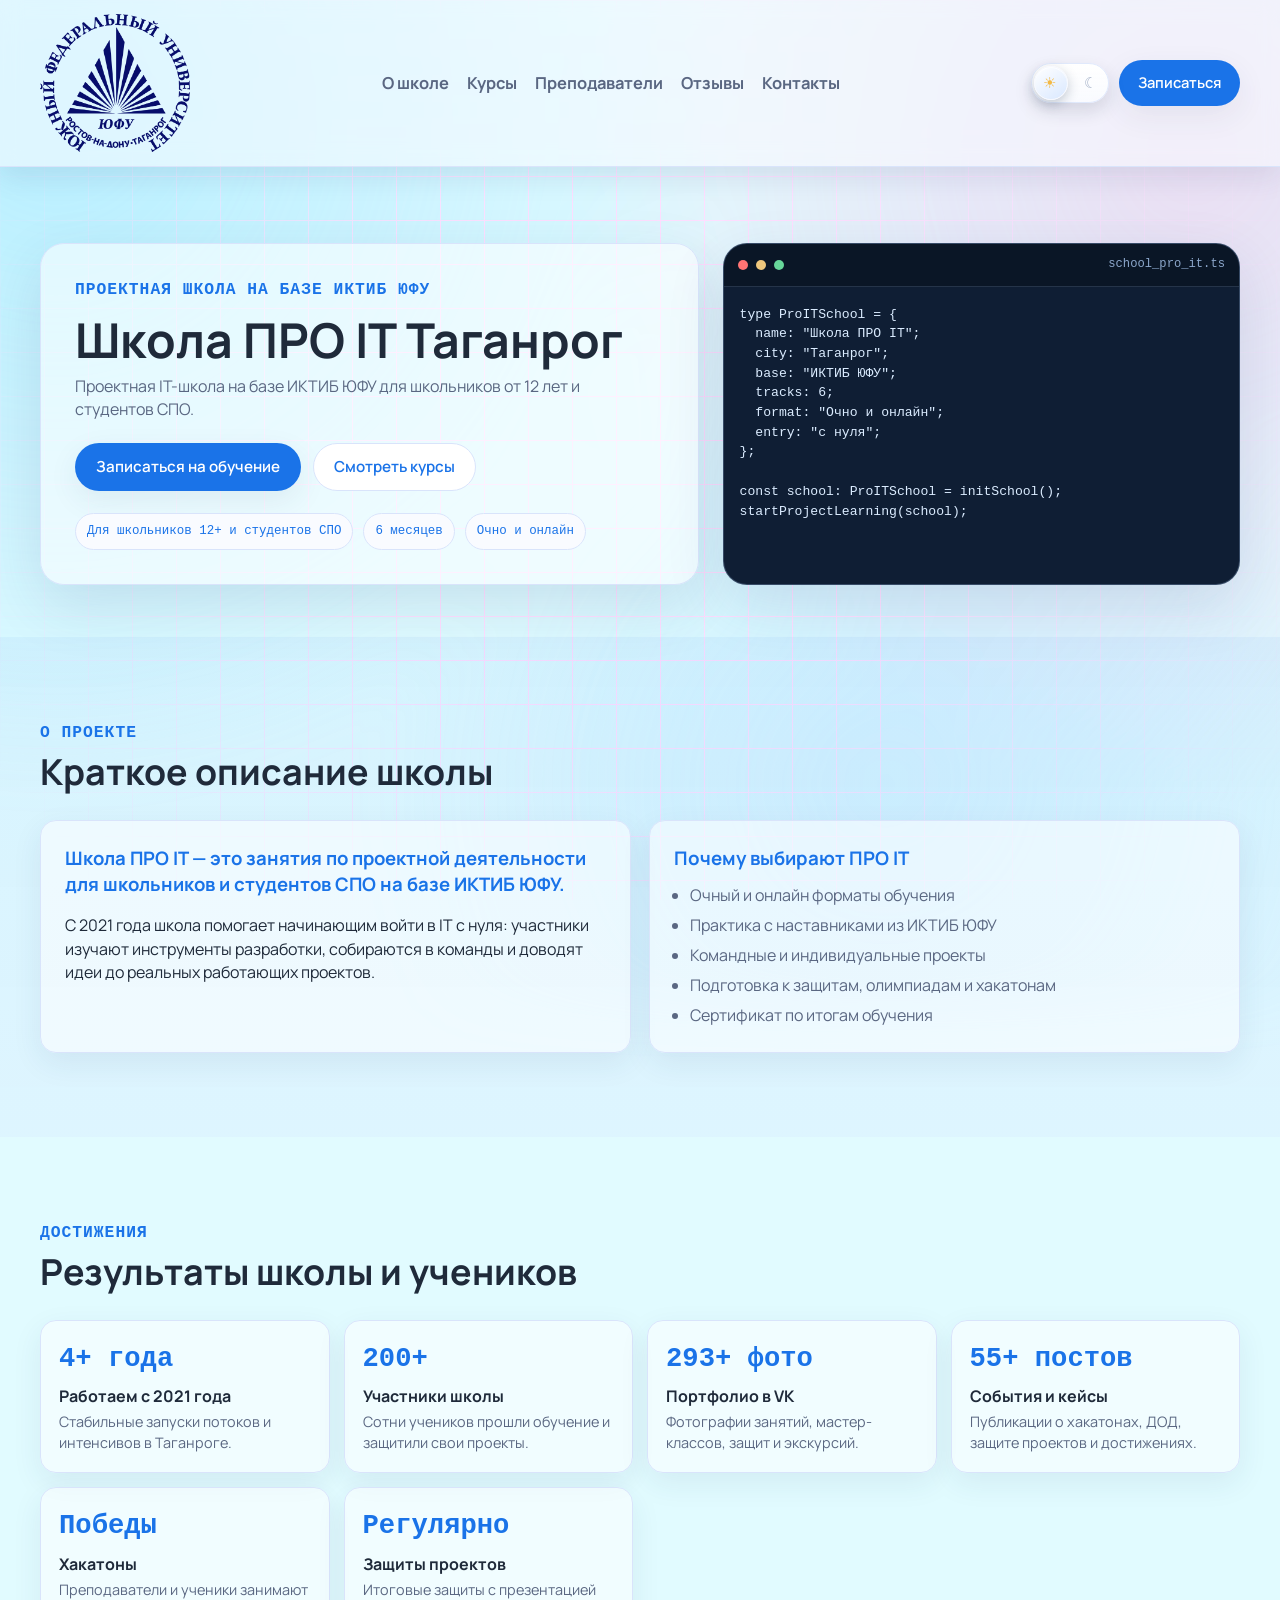
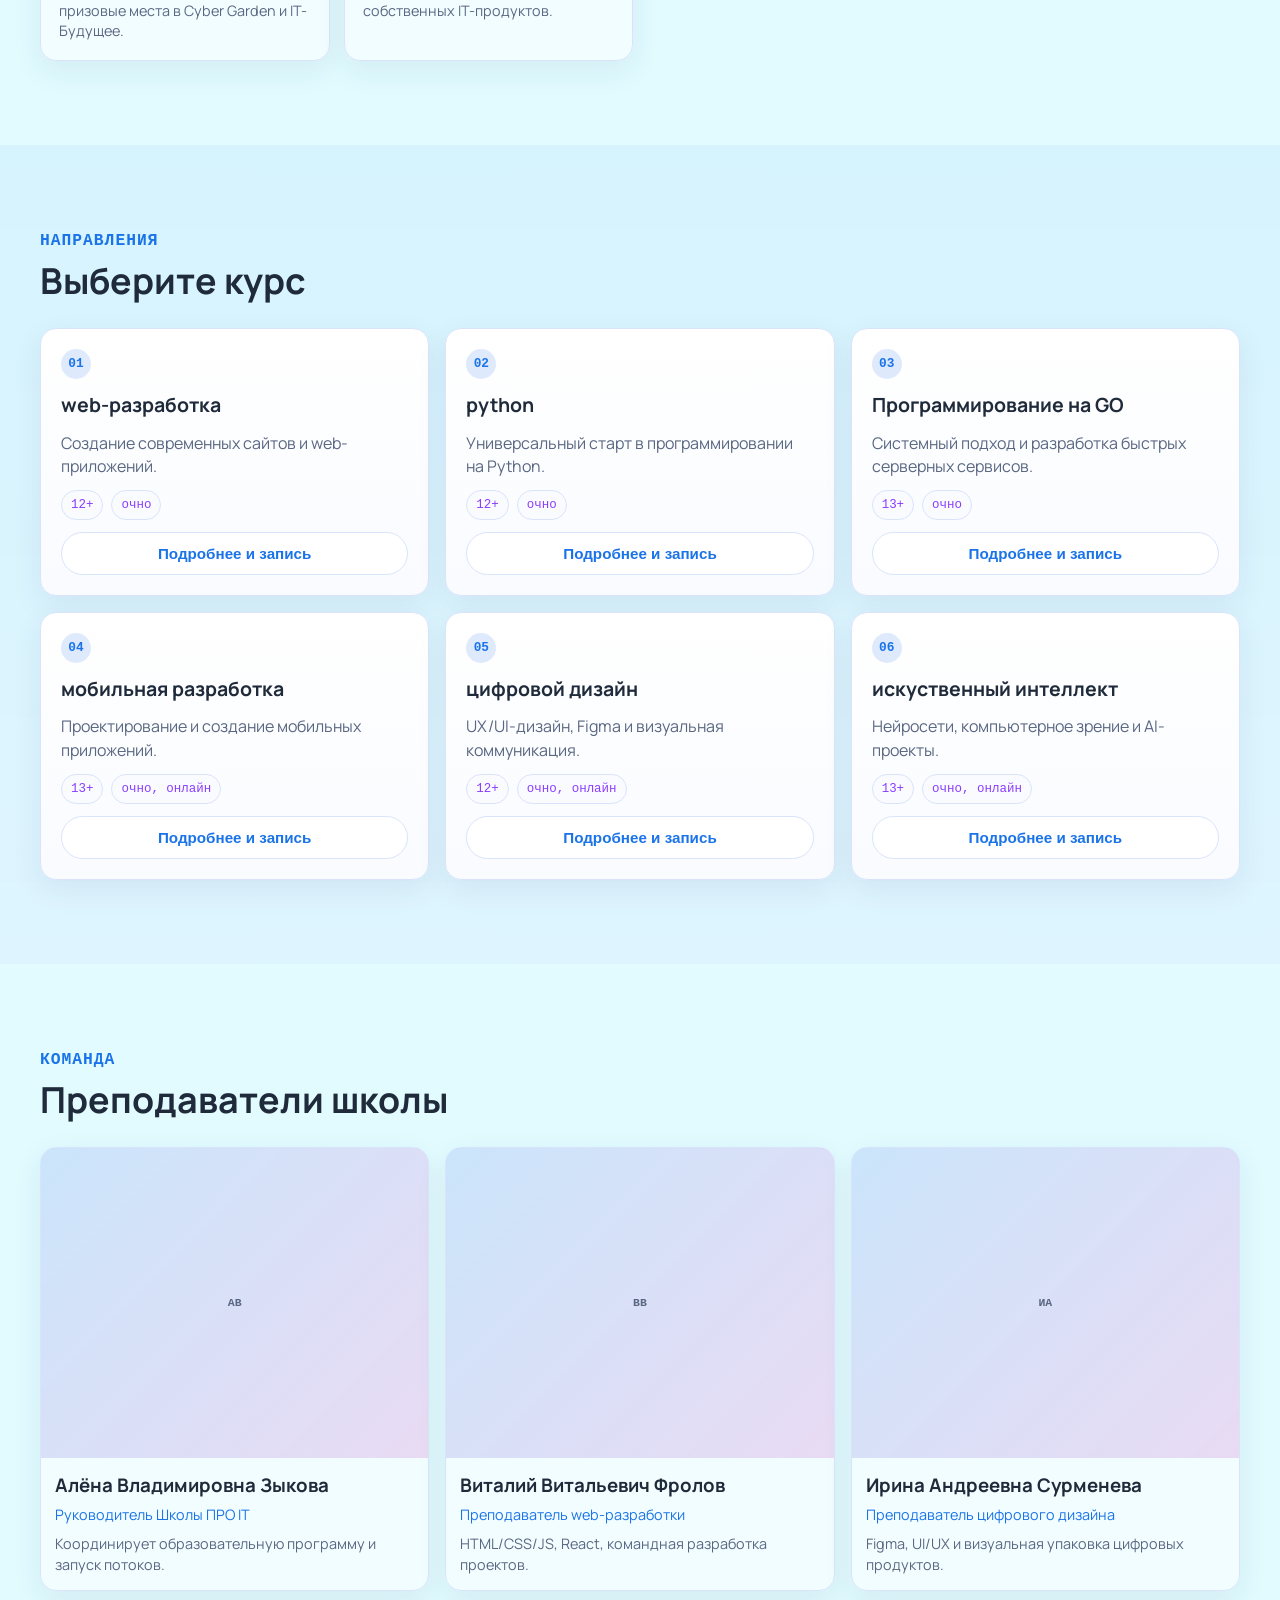
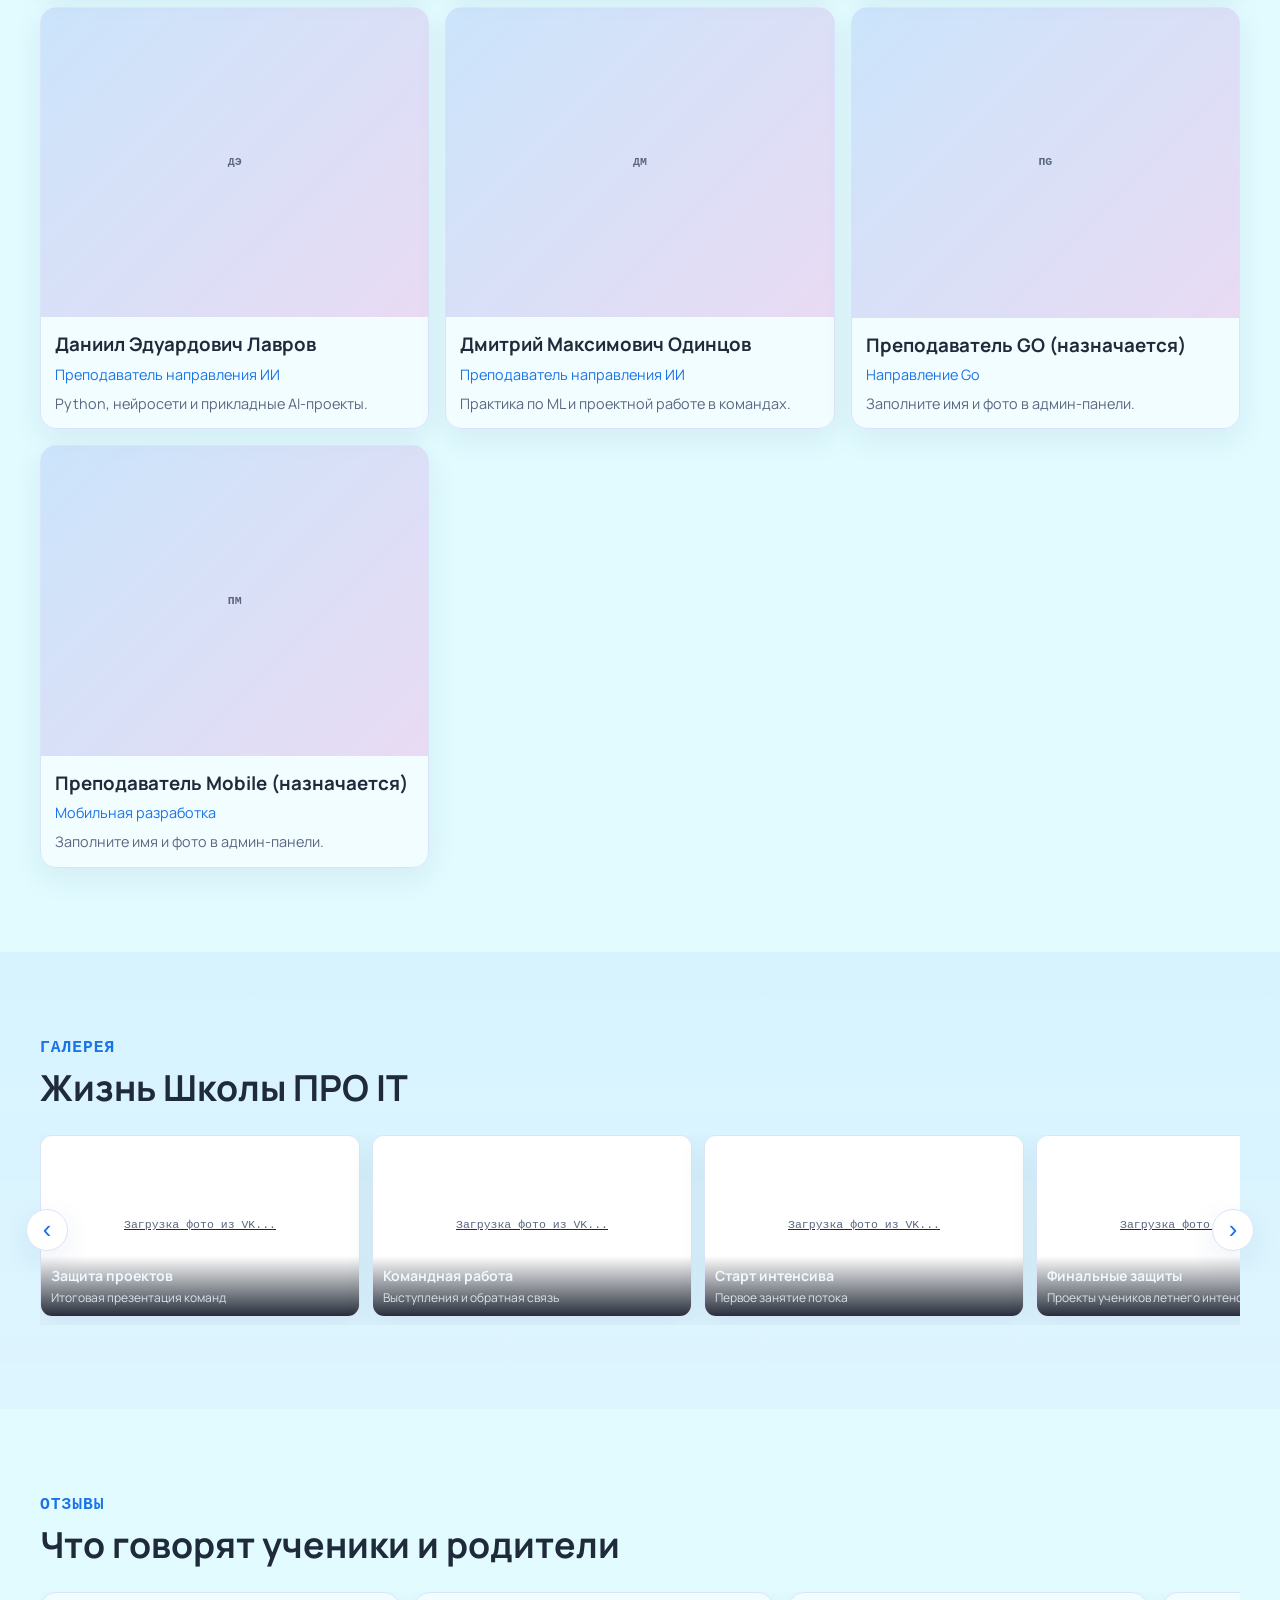
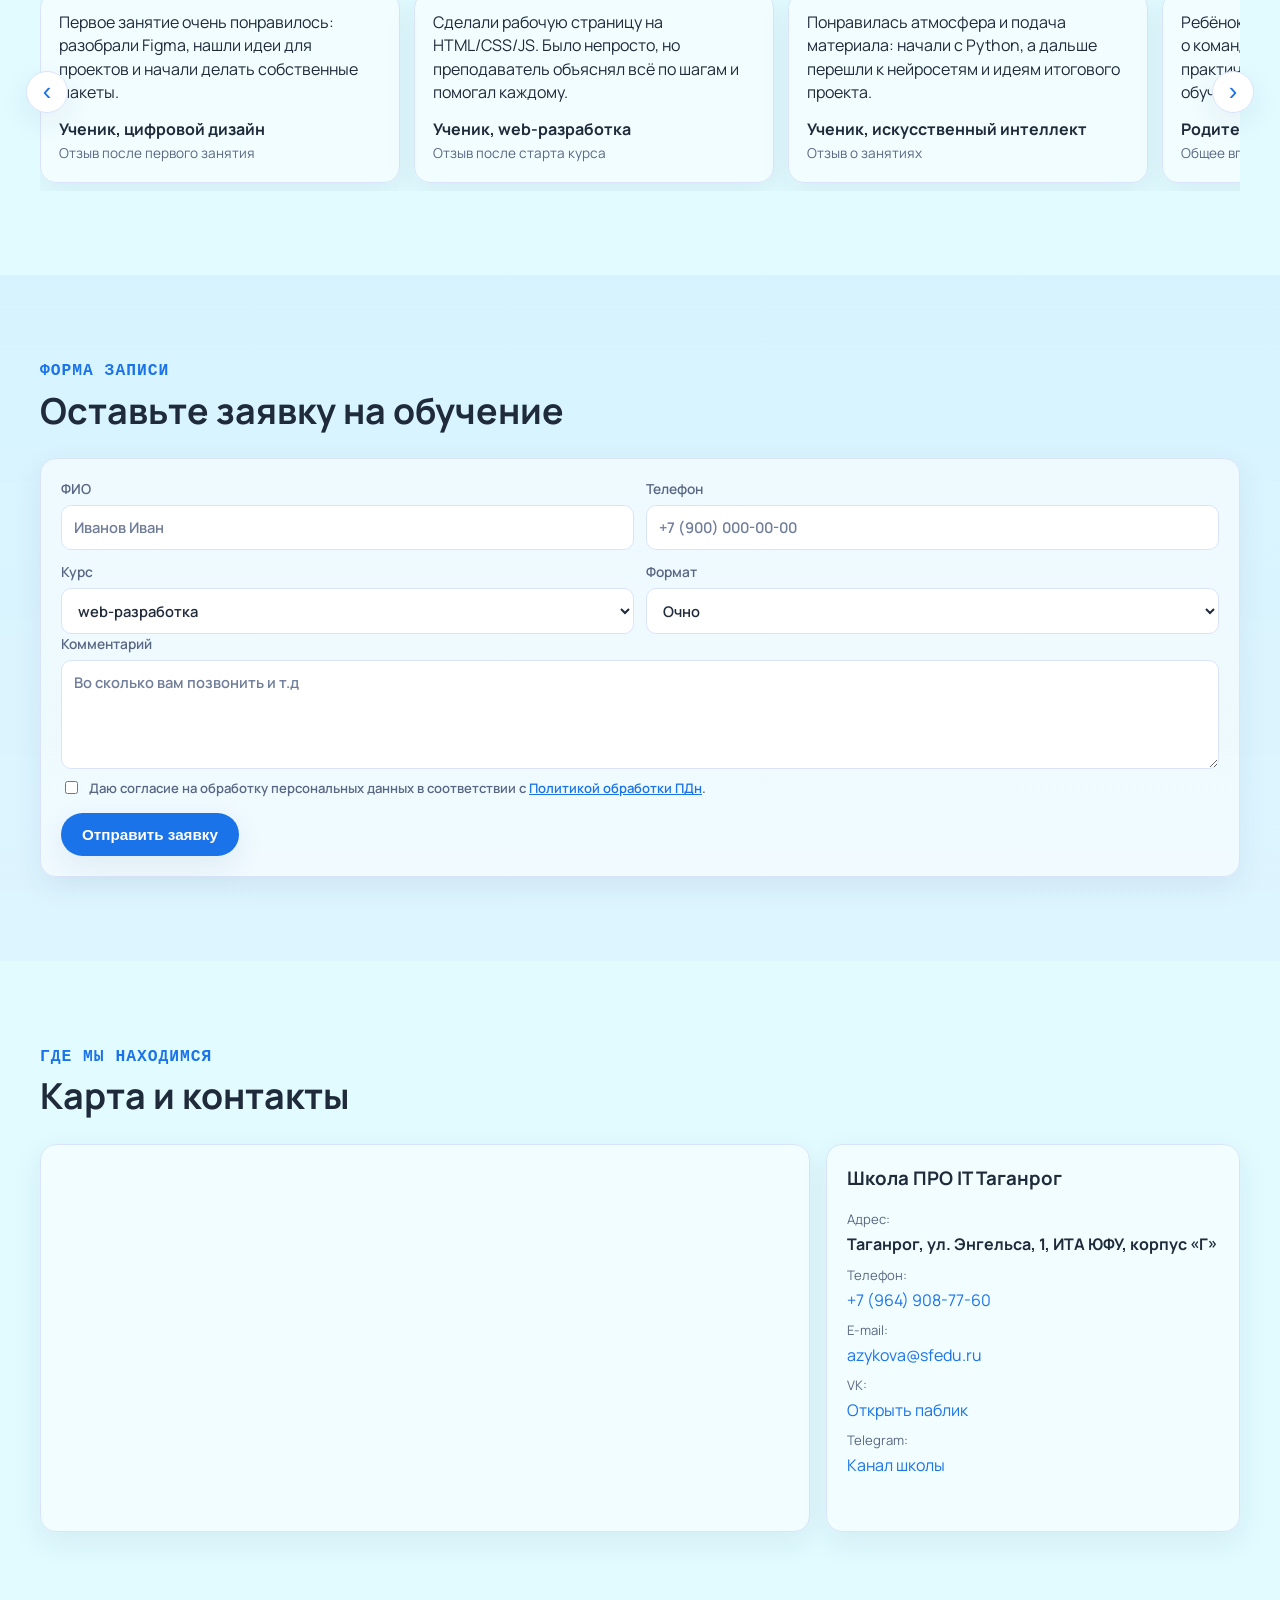
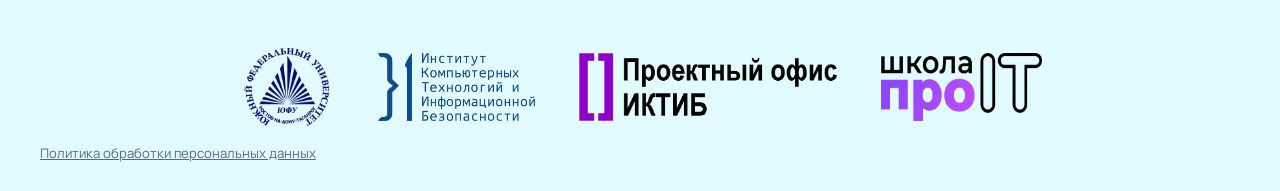
==== index.html @ 5461adf5 "Initial landing, admin panel, and assets" ====
﻿<!doctype html>
<html lang="ru">
<head>
  <meta charset="utf-8">
  <meta name="viewport" content="width=device-width, initial-scale=1">
  <title>Школа ПРО IT | ИКТИБ ЮФУ</title>
  <meta name="description" content="Одностраничный сайт Школы ПРО IT: направления, преподаватели, достижения, отзывы и запись на обучение.">
  <link rel="stylesheet" href="styles.css">
  <script defer src="security.js"></script>
  <script defer src="shared-data.js"></script>
  <script defer src="app.js"></script>
</head>
<body>
  <div class="tech-grid" aria-hidden="true"></div>

  <header class="topbar">
    <div class="container topbar-inner">
      <a class="brand" href="#top" id="brandTrigger">
        
        <span class="brand-logo-slot">
          <img
            id="headerYufuLogo"
            class="brand-logo-image"
            src="logos/ЛОГО ЮФУ.png"
            data-logo-light="logos/ЛОГОюфу2.png"
            data-logo-dark="logos/ЛОГО ЮФУ.png"
            alt="Логотип ЮФУ"
          >
        </span>
      </a>
      <button class="nav-toggle" id="navToggle" type="button" aria-label="Открыть меню" aria-expanded="false" aria-controls="siteNav">☰</button>
      <nav class="nav-links" id="siteNav">
        <a href="#about">О школе</a>
        <a href="#courses">Курсы</a>
        <a href="#teachers">Преподаватели</a>
        <a href="#reviews">Отзывы</a>
        <a href="#location">Контакты</a>
      </nav>
      <div class="topbar-actions">
        <button class="theme-toggle" id="themeToggle" type="button" aria-label="Переключить тему" aria-pressed="false">
          <span class="theme-icon sun" aria-hidden="true">☀</span>
          <span class="theme-icon moon" aria-hidden="true">☾</span>
          <span class="theme-thumb" aria-hidden="true"></span>
        </button>
        <a class="btn btn-solid btn-sm header-enroll-btn" href="#enroll">Записаться</a>
      </div>
    </div>
  </header>

  <main id="top">
    <section class="hero">
      <div class="container hero-layout">
        <div class="hero-content reveal">
          <p class="eyebrow">Проектная школа на базе ИКТИБ ЮФУ</p>
          <h1 id="heroTitle">Школа ПРО IT Таганрог</h1>
          <p id="heroSubtitle" class="hero-subtitle"></p>
          <div class="hero-actions">
            <a class="btn btn-solid" href="#enroll" id="heroPrimaryCta">Записаться на обучение</a>
            <a class="btn btn-ghost" href="#courses" id="heroSecondaryCta">Смотреть курсы</a>
          </div>
          <ul class="hero-meta" id="heroMeta"></ul>
        </div>

        <aside class="terminal reveal">
          <div class="terminal-head">
            <span class="terminal-led led-red"></span>
            <span class="terminal-led led-yellow"></span>
            <span class="terminal-led led-green"></span>
            <span class="terminal-title">school_pro_it.ts</span>
          </div>
          <pre id="heroCode" class="terminal-code"></pre>
        </aside>
      </div>
    </section>

    <section id="about" class="section section-alt">
      <div class="container">
        <div class="section-head reveal">
          <p class="eyebrow">О проекте</p>
          <h2>Краткое описание школы</h2>
        </div>
        <div class="about-grid">
          <article class="about-card reveal">
            <p id="aboutLead" class="about-lead"></p>
            <p id="aboutDescription"></p>
          </article>
          <aside class="about-card reveal">
            <h3>Почему выбирают ПРО IT</h3>
            <ul id="aboutPoints" class="bullet-list"></ul>
          </aside>
        </div>
      </div>
    </section>

    <section id="achievements" class="section">
      <div class="container">
        <div class="section-head reveal">
          <p class="eyebrow">Достижения</p>
          <h2>Результаты школы и учеников</h2>
        </div>
        <div class="achievements-grid" id="achievementsGrid"></div>
      </div>
    </section>

    <section id="courses" class="section section-alt">
      <div class="container">
        <div class="section-head reveal">
          <p class="eyebrow">Направления</p>
          <h2>Выберите курс</h2>
        </div>
        <div class="courses-grid" id="coursesGrid"></div>
      </div>
    </section>

    <section id="teachers" class="section">
      <div class="container">
        <div class="section-head reveal">
          <p class="eyebrow">Команда</p>
          <h2>Преподаватели школы</h2>
        </div>
        <div class="teachers-grid" id="teachersGrid"></div>
      </div>
    </section>

    <section id="gallery" class="section section-alt">
      <div class="container">
        <div class="section-head reveal">
          <p class="eyebrow">Галерея</p>
          <h2>Жизнь Школы ПРО IT</h2>
        </div>
        <div class="carousel-shell">
          <button class="carousel-arrow carousel-arrow-left" type="button" data-carousel-prev="gallery" aria-label="Прокрутить галерею влево">‹</button>
          <div class="gallery-grid" id="galleryGrid"></div>
          <button class="carousel-arrow carousel-arrow-right" type="button" data-carousel-next="gallery" aria-label="Прокрутить галерею вправо">›</button>
        </div>
      </div>
    </section>

    <section id="reviews" class="section">
      <div class="container">
        <div class="section-head reveal">
          <p class="eyebrow">Отзывы</p>
          <h2>Что говорят ученики и родители</h2>
        </div>
        <div class="carousel-shell">
          <button class="carousel-arrow carousel-arrow-left" type="button" data-carousel-prev="reviews" aria-label="Прокрутить отзывы влево">‹</button>
          <div class="reviews-grid" id="reviewsGrid"></div>
          <button class="carousel-arrow carousel-arrow-right" type="button" data-carousel-next="reviews" aria-label="Прокрутить отзывы вправо">›</button>
        </div>
      </div>
    </section>

    <section id="enroll" class="section section-alt">
      <div class="container">
        <div class="section-head reveal">
          <p class="eyebrow">Форма записи</p>
          <h2>Оставьте заявку на обучение</h2>
        </div>
        <form id="mainEnrollmentForm" class="form-card reveal">
          <div class="form-grid">
            <label>
              ФИО
              <input type="text" name="fullName" required placeholder="Иванов Иван">
            </label>
            <label>
              Телефон
              <input type="tel" name="phone" required placeholder="+7 (900) 000-00-00">
            </label>
            <label>
              Курс
              <select name="courseId" id="mainCourseSelect" required></select>
            </label>
            <label>
              Формат
              <select name="format" required>
                <option value="очно">Очно</option>
                <option value="онлайн">Онлайн</option>
              </select>
            </label>
          </div>
          <label>
            Комментарий
            <textarea name="comment" rows="4" placeholder="Во сколько вам позвонить и т.д"></textarea>
          </label>
          <label class="consent-check">
            <input type="checkbox" name="privacyConsent" required>
            <span>Даю согласие на обработку персональных данных в соответствии с <a href="privacy.html" target="_blank" rel="noopener">Политикой обработки ПДн</a>.</span>
          </label>
          <button class="btn btn-solid" type="submit">Отправить заявку</button>
        </form>
      </div>
    </section>

    <section id="location" class="section">
      <div class="container">
        <div class="section-head reveal">
          <p class="eyebrow">Где мы находимся</p>
          <h2>Карта и контакты</h2>
        </div>
        <div class="location-grid">
          <div class="map-box reveal">
            <iframe id="mapFrame" title="Карта Школы ПРО IT" loading="lazy" referrerpolicy="no-referrer-when-downgrade"></iframe>
          </div>
          <div class="contacts-card reveal">
            <h3 id="contactsSchoolName">Школа ПРО IT Таганрог</h3>
            <ul class="contacts-list">
              <li><span>Адрес:</span> <strong id="contactAddress"></strong></li>
              <li><span>Телефон:</span> <a id="contactPhone" href="#"></a></li>
              <li><span>E-mail:</span> <a id="contactEmail" href="#"></a></li>
              <li><span>VK:</span> <a id="contactVk" href="#" target="_blank" rel="noopener">Открыть паблик</a></li>
              <li><span>Telegram:</span> <a id="contactTg" href="#" target="_blank" rel="noopener">Канал школы</a></li>
            </ul>
          </div>
        </div>
      </div>
    </section>
  </main>

  <footer class="footer">
    <div class="container footer-inner">
      <div class="footer-logos">
        
        <span class="footer-logo-slot">
          <img
            id="footerYufuLogo"
            class="footer-logo footer-logo-primary"
            src="logos/ЛОГО ЮФУ.png"
            data-logo-light="logos/ЛОГОюфу2.png"
            data-logo-dark="logos/ЛОГО ЮФУ.png"
            alt="Логотип ЮФУ"
          >
        </span>
        <span class="footer-logo-slot"><img class="footer-logo" src="logos/логотип 3.png" alt=""></span>
        <span class="footer-logo-slot"><img class="footer-logo" src="logos/Логотип 1.png" alt=""></span>
        <span class="footer-logo-slot"><img class="footer-logo" src="logos/Логотип 2.png" alt=""></span>
      </div>
      <p class="form-note"><a href="privacy.html" target="_blank" rel="noopener">Политика обработки персональных данных</a></p>
    </div>
  </footer>

  <div class="modal" id="courseModal" hidden>
    <div class="modal-backdrop" data-close-modal></div>
    <div class="modal-dialog">
      <button class="modal-close" type="button" aria-label="Закрыть" data-close-modal>×</button>
      <div class="modal-body">
        <div class="modal-course-head">
          <p class="eyebrow">Карточка курса</p>
          <h3 id="modalCourseTitle"></h3>
        </div>
        <div class="modal-layout">
          <article>
            <p id="modalCourseDescription"></p>
            <div class="modal-teacher-card">
              <img id="modalTeacherPhoto" alt="Фото преподавателя">
              <div>
                <p class="teacher-label">Преподаватель</p>
                <h4 id="modalTeacherName"></h4>
                <p id="modalTeacherRole"></p>
              </div>
            </div>
            <div class="modal-course-facts">
              <p><span>Возраст:</span> <strong id="modalCourseAge"></strong></p>
              <p><span>Формат:</span> <strong id="modalCourseFormats"></strong></p>
              <p><span>Срок обучения:</span> <strong id="modalCourseDuration"></strong></p>
              <p><span>Стоимость:</span> <strong id="modalCoursePrice"></strong></p>
            </div>
          </article>
          <form id="courseEnrollmentForm" class="modal-form">
            <input type="hidden" name="courseId" id="modalCourseId">
            <label>
              ФИО
              <input type="text" name="fullName" required>
            </label>
            <label>
              Телефон
              <input type="tel" name="phone" required>
            </label>
            <label>
              Формат
              <select name="format" id="modalFormatSelect" required></select>
            </label>
            <label>
              Комментарий
              <textarea name="comment" rows="3" placeholder="Во сколько вам позвонить и т.д"></textarea>
            </label>
            <label class="consent-check">
              <input type="checkbox" name="privacyConsent" required>
              <span>Даю согласие на обработку персональных данных в соответствии с <a href="privacy.html" target="_blank" rel="noopener">Политикой обработки ПДн</a>.</span>
            </label>
            <button class="btn btn-solid" type="submit">Записаться на курс</button>
          </form>
        </div>
      </div>
    </div>
  </div>

  <div class="toast" id="toast" aria-live="polite"></div>
</body>
</html>
---- styles.css ----
@import url("https://fonts.googleapis.com/css2?family=Manrope:wght@400;500;600;700;800&display=swap");

:root {
  --bg: #f5f8ff;
  --bg-soft: #eef4ff;
  --surface: #ffffff;
  --surface-2: #f9fbff;
  --text: #1f2a3a;
  --muted: #5a6782;
  --line: #d9e4fb;
  --primary: #1a73e8;
  --primary-2: #8b3dff;
  --accent: #39b54a;
  --accent-2: #cd6bcf;
  --yellow: #f2d542;
  --orange: #ff8400;
  --danger: #d63c5b;
  --shadow-1: 0 20px 60px rgba(35, 58, 105, 0.12);
  --shadow-2: 0 10px 30px rgba(35, 58, 105, 0.08);
  --radius-lg: 24px;
  --radius-md: 16px;
  --radius-sm: 12px;
  --mono: "JetBrains Mono", "Consolas", "Courier New", monospace;
  --sans: "Manrope", "Segoe UI", Arial, sans-serif;
  --page-bg: rgba(105, 237, 255, 0.2);
  --section-alt-bg: linear-gradient(180deg, rgba(26, 115, 232, 0.05), rgba(139, 61, 255, 0.03));
  --topbar-bg: rgba(250, 252, 255, 0.88);
  --grid-color: #ffddff;
  --grid-opacity: 0.95;
  --course-card-bg: linear-gradient(180deg, #ffffff, #f9fbff);
  --glass-bg: rgba(255, 255, 255, 0.54);
  --glass-line: rgba(255, 255, 255, 0.42);
  --glass-shine: rgba(255, 255, 255, 0.36);
  --field-bg: #ffffff;
  --field-text: var(--text);
  --field-placeholder: #6f7d99;
}

:root[data-theme="dark"] {
  --bg: #0b1324;
  --bg-soft: #101b32;
  --surface: #131f36;
  --surface-2: #0f1a2d;
  --text: #e7efff;
  --muted: #9cb0d2;
  --line: #2a3b5a;
  --primary: #69edff;
  --primary-2: #a987ff;
  --accent: #39b54a;
  --accent-2: #cd6bcf;
  --yellow: #f2d542;
  --orange: #ff8400;
  --danger: #d96b84;
  --shadow-1: 0 20px 60px rgba(0, 0, 0, 0.45);
  --shadow-2: 0 10px 30px rgba(0, 0, 0, 0.35);
  --page-bg: rgba(7, 14, 27, 0.98);
  --section-alt-bg: linear-gradient(180deg, rgba(24, 46, 79, 0.62), rgba(18, 30, 54, 0.72));
  --topbar-bg: rgba(10, 18, 34, 0.88);
  --grid-color: rgba(105, 237, 255, 0.18);
  --grid-opacity: 0.55;
  --course-card-bg: linear-gradient(180deg, #13233f, #101d34);
  --glass-bg: rgba(17, 30, 52, 0.5);
  --glass-line: rgba(133, 165, 214, 0.24);
  --glass-shine: rgba(133, 165, 214, 0.16);
  --field-bg: #0b162a;
  --field-text: #e7efff;
  --field-placeholder: #8fa4c8;
}

*,
*::before,
*::after {
  box-sizing: border-box;
}

[hidden] {
  display: none !important;
}

html {
  scroll-behavior: smooth;
}

body {
  margin: 0;
  color: var(--text);
  background: var(--page-bg);
  font-family: var(--sans);
  line-height: 1.45;
  position: relative;
  overflow-x: hidden;
}

body::before {
  content: "";
  position: fixed;
  inset: -12% -10%;
  pointer-events: none;
  z-index: -1;
  background:
    radial-gradient(circle at 12% 20%, rgba(121, 214, 255, 0.36), transparent 42%),
    radial-gradient(circle at 86% 24%, rgba(255, 159, 211, 0.3), transparent 40%),
    radial-gradient(circle at 66% 80%, rgba(156, 214, 255, 0.22), transparent 38%);
  filter: blur(26px) saturate(112%);
  animation: liquidFloat 16s ease-in-out infinite alternate;
}

@keyframes liquidFloat {
  0% {
    transform: translate3d(0, 0, 0) scale(1);
  }
  100% {
    transform: translate3d(-1.6%, 1.2%, 0) scale(1.04);
  }
}

.tech-grid {
  position: fixed;
  inset: 0;
  z-index: -1;
  pointer-events: none;
  background-image:
    linear-gradient(var(--grid-color) 1px, transparent 1px),
    linear-gradient(90deg, var(--grid-color) 1px, transparent 1px);
  background-size: 44px 44px;
  opacity: var(--grid-opacity);
  mask-image: radial-gradient(circle at center, black 34%, transparent 92%);
}

a {
  color: inherit;
}

.container {
  width: min(1200px, calc(100% - 40px));
  margin: 0 auto;
}

.section {
  padding: 84px 0;
}

.section-alt {
  background: var(--section-alt-bg);
}

.section-head {
  margin-bottom: 28px;
}

.section-head h2 {
  margin: 8px 0 0;
  font-size: clamp(1.8rem, 2.8vw, 2.4rem);
  line-height: 1.1;
}

.eyebrow {
  margin: 0;
  color: var(--primary);
  letter-spacing: 0.06em;
  font-size: 1.02rem;
  text-transform: uppercase;
  font-family: var(--mono);
  font-weight: 600;
}

.btn {
  border: 0;
  border-radius: 999px;
  padding: 12px 20px;
  font-size: 0.95rem;
  font-weight: 600;
  cursor: pointer;
  text-decoration: none;
  display: inline-flex;
  align-items: center;
  justify-content: center;
  transition: transform 0.2s ease, box-shadow 0.2s ease, background-color 0.2s ease, color 0.2s ease;
}

.btn:hover {
  transform: translateY(-2px);
}

.btn-sm {
  padding: 8px 14px;
  font-size: 0.84rem;
}

.btn-solid {
  background: #1a73e8;
  color: #ffffff;
  box-shadow: var(--shadow-2);
  border: 1px solid rgba(26, 115, 232, 0.35);
}

.btn-solid:hover {
  background: #1665cc;
  box-shadow: 0 14px 32px rgba(26, 115, 232, 0.24);
}

.btn-ghost {
  border: 1px solid var(--line);
  color: var(--primary);
  background: var(--surface);
}

.btn-ghost:hover {
  border-color: var(--primary);
  background: var(--surface-2);
}

.btn-danger {
  background: var(--danger);
  color: #fff;
}

.topbar {
  position: sticky;
  top: 0;
  z-index: 30;
  backdrop-filter: blur(10px);
  background: color-mix(in srgb, var(--topbar-bg) 64%, transparent);
  border-bottom: 1px solid var(--line);
  box-shadow: 0 10px 26px rgba(38, 62, 108, 0.1);
}

.topbar-inner {
  min-height: 166px;
  display: flex;
  align-items: center;
  justify-content: space-between;
  gap: 20px;
}

.brand {
  text-decoration: none;
  display: inline-flex;
  align-items: center;
  gap: 0;
  font-weight: 700;
  color: var(--primary);
}

.brand-logo-image {
  width: 150px;
  height: 150px;
  object-fit: contain;
  border: none;
  box-shadow: none;
  border-radius: 0;
  display: block;
}

.brand-logo-slot {
  width: 150px;
  height: 150px;
  display: grid;
  place-items: center;
  overflow: hidden;
  border: none;
  border-radius: 0;
  font-family: var(--mono);
  font-size: 0.75rem;
  color: var(--muted);
  background: transparent;
}

.nav-links {
  display: inline-flex;
  gap: 18px;
}

.nav-toggle {
  display: none;
  border: 1px solid var(--line);
  background: var(--surface);
  color: var(--text);
  border-radius: 10px;
  width: 42px;
  height: 42px;
  align-items: center;
  justify-content: center;
  font-size: 1.2rem;
  cursor: pointer;
}

.nav-links a {
  text-decoration: none;
  color: var(--muted);
  font-weight: 700;
  font-size: 1.03rem;
}

.nav-links a:hover {
  color: var(--primary);
}

.topbar-actions {
  display: inline-flex;
  gap: 10px;
  align-items: center;
}

.topbar-actions .btn-sm {
  padding: 11px 18px;
  font-size: 0.92rem;
}

.theme-toggle {
  position: relative;
  width: 78px;
  height: 40px;
  border-radius: 999px;
  border: 1px solid color-mix(in srgb, var(--line) 82%, #ffffff 18%);
  background: linear-gradient(180deg, color-mix(in srgb, var(--surface) 95%, #ffffff 5%), color-mix(in srgb, var(--surface-2) 92%, transparent));
  color: var(--muted);
  padding: 0 9px;
  display: inline-flex;
  align-items: center;
  justify-content: space-between;
  cursor: pointer;
  box-shadow:
    inset 0 1px 0 rgba(255, 255, 255, 0.55),
    0 8px 18px rgba(18, 35, 67, 0.14);
  transition: border-color 0.22s ease, box-shadow 0.22s ease, transform 0.22s ease;
}

.theme-toggle:hover {
  border-color: color-mix(in srgb, var(--primary) 42%, var(--line));
  box-shadow:
    inset 0 1px 0 rgba(255, 255, 255, 0.6),
    0 10px 22px rgba(18, 35, 67, 0.18);
}

.theme-toggle:active {
  transform: translateY(1px);
}

.theme-icon {
  font-size: 0.95rem;
  line-height: 1;
  z-index: 1;
  transition: opacity 0.22s ease, color 0.22s ease;
}

.theme-icon.sun {
  color: #f4b63a;
  opacity: 0.95;
  transform: translateX(2px);
}

.theme-icon.moon {
  color: #8394b3;
  opacity: 0.72;
  transform: translateX(-2px);
}

.theme-thumb {
  position: absolute;
  top: 2px;
  left: 2px;
  width: 34px;
  height: 34px;
  border-radius: 50%;
  background: linear-gradient(145deg, #ffffff, #d9e8ff);
  border: 1px solid color-mix(in srgb, #ffffff 75%, var(--line));
  box-shadow:
    0 4px 12px rgba(24, 43, 73, 0.25),
    inset 0 1px 0 rgba(255, 255, 255, 0.85);
  transition: transform 0.24s ease, background 0.24s ease, box-shadow 0.24s ease;
}

:root[data-theme="dark"] .theme-thumb {
  transform: translateX(40px);
  background: linear-gradient(145deg, #89a9ff, #5e7fe2);
  box-shadow:
    0 4px 12px rgba(0, 0, 0, 0.42),
    0 0 0 1px rgba(138, 167, 255, 0.28);
}

:root[data-theme="dark"] .theme-toggle {
  border-color: #314567;
  box-shadow:
    inset 0 1px 0 rgba(255, 255, 255, 0.08),
    0 8px 20px rgba(0, 0, 0, 0.45);
}

:root[data-theme="dark"] .theme-icon.sun {
  color: #8ea2c5;
  opacity: 0.62;
}

:root[data-theme="dark"] .theme-icon.moon {
  color: #c8d9ff;
  opacity: 0.98;
}

.hero {
  padding: 76px 0 52px;
}

.hero-layout {
  display: grid;
  grid-template-columns: 1.12fr 0.88fr;
  gap: 24px;
}

.hero-content {
  background: var(--glass-bg);
  border: 1px solid var(--line);
  border-radius: var(--radius-lg);
  box-shadow: var(--shadow-1);
  padding: 34px;
}

.hero-content h1 {
  margin: 12px 0 10px;
  font-size: clamp(2rem, 4vw, 3rem);
  line-height: 1.07;
}

.hero-subtitle {
  margin: 0;
  color: var(--muted);
  max-width: 58ch;
}

.hero-actions {
  margin-top: 22px;
  display: flex;
  flex-wrap: wrap;
  gap: 12px;
}

.hero-meta {
  list-style: none;
  padding: 0;
  margin: 22px 0 0;
  display: flex;
  flex-wrap: wrap;
  gap: 10px;
}

.hero-meta li {
  padding: 8px 11px;
  border-radius: 999px;
  background: var(--surface-2);
  border: 1px solid var(--line);
  color: var(--primary);
  font-family: var(--mono);
  font-size: 0.78rem;
}

.terminal {
  background: #0f1e34;
  border-radius: var(--radius-lg);
  box-shadow: var(--shadow-1);
  overflow: hidden;
  color: #c4d3eb;
  border: 1px solid rgba(158, 190, 233, 0.28);
}

.terminal-head {
  display: flex;
  align-items: center;
  gap: 8px;
  padding: 12px 14px;
  border-bottom: 1px solid rgba(158, 190, 233, 0.18);
  background: rgba(5, 12, 22, 0.45);
}

.terminal-led {
  width: 10px;
  height: 10px;
  border-radius: 50%;
}

.led-red {
  background: #ff7474;
}

.led-yellow {
  background: #efc77d;
}

.led-green {
  background: #67d79a;
}

.terminal-title {
  margin-left: auto;
  color: #8ca7cb;
  font-size: 0.76rem;
  font-family: var(--mono);
}

.terminal-code {
  margin: 0;
  padding: 18px 16px 22px;
  font-family: var(--mono);
  font-size: 0.82rem;
  line-height: 1.5;
  white-space: pre-wrap;
  color: #dbecff;
}

.about-grid {
  display: grid;
  grid-template-columns: repeat(2, minmax(0, 1fr));
  gap: 18px;
}

.about-card {
  background: var(--glass-bg);
  border: 1px solid var(--line);
  border-radius: var(--radius-md);
  padding: 24px;
  box-shadow: var(--shadow-2);
}

.about-lead {
  margin: 0 0 12px;
  color: var(--primary);
  font-size: 1.16rem;
  font-weight: 700;
}

.about-card h3 {
  margin: 0 0 12px;
  color: var(--primary);
}

.bullet-list {
  margin: 12px 0 0;
  padding-left: 16px;
  color: var(--muted);
}

.bullet-list li + li {
  margin-top: 7px;
}

.achievements-grid {
  display: grid;
  grid-template-columns: repeat(4, minmax(0, 1fr));
  gap: 14px;
}

.achievement-card {
  background: var(--glass-bg);
  border: 1px solid var(--line);
  border-radius: var(--radius-md);
  padding: 18px;
  box-shadow: var(--shadow-2);
}

.achievement-value {
  margin: 0;
  color: var(--primary);
  font-size: 1.7rem;
  font-family: var(--mono);
  font-weight: 800;
}

.achievement-title {
  margin: 7px 0 4px;
  font-weight: 700;
}

.achievement-desc {
  margin: 0;
  color: var(--muted);
  font-size: 0.9rem;
}

.courses-grid {
  display: grid;
  grid-template-columns: repeat(3, minmax(0, 1fr));
  gap: 16px;
}

.course-card {
  border: 1px solid var(--line);
  border-radius: var(--radius-md);
  padding: 20px;
  background: var(--course-card-bg);
  box-shadow: var(--shadow-2);
  display: flex;
  flex-direction: column;
  gap: 12px;
}

.course-index {
  display: inline-flex;
  width: 30px;
  height: 30px;
  border-radius: 50%;
  align-items: center;
  justify-content: center;
  background: rgba(26, 115, 232, 0.14);
  color: var(--primary);
  font-family: var(--mono);
  font-size: 0.8rem;
  font-weight: 700;
}

.course-card h3 {
  margin: 0;
  font-size: 1.22rem;
}

.course-short {
  margin: 0;
  color: var(--muted);
  flex: 1;
}

.chip-line {
  display: flex;
  flex-wrap: wrap;
  gap: 8px;
}

.chip {
  border-radius: 999px;
  border: 1px solid var(--line);
  padding: 5px 9px;
  background: var(--surface-2);
  color: var(--primary-2);
  font-size: 0.78rem;
  font-family: var(--mono);
}

.teachers-grid {
  display: grid;
  grid-template-columns: repeat(3, minmax(0, 1fr));
  gap: 16px;
}

.teacher-card {
  border: 1px solid var(--line);
  border-radius: var(--radius-md);
  background: var(--glass-bg);
  overflow: hidden;
  box-shadow: var(--shadow-2);
}

.teacher-photo {
  width: 100%;
  aspect-ratio: 5 / 4;
  object-fit: cover;
  background: linear-gradient(135deg, #dde9f8, #d4f0f2);
}

.teacher-fallback {
  width: 100%;
  aspect-ratio: 5 / 4;
  display: grid;
  place-items: center;
  font-family: var(--mono);
  font-size: 2rem;
  font-weight: 800;
  color: var(--primary);
  background: linear-gradient(135deg, rgba(26, 115, 232, 0.18), rgba(205, 107, 207, 0.24));
}

.teacher-photo-slot {
  font-size: 0.72rem;
  text-align: center;
  padding: 10px;
  color: var(--muted);
}

.teacher-content {
  padding: 14px;
}

.teacher-content h3 {
  margin: 0 0 6px;
}

.teacher-role {
  margin: 0;
  color: var(--primary);
  font-size: 0.9rem;
}

.teacher-bio {
  margin: 8px 0 0;
  color: var(--muted);
  font-size: 0.9rem;
}

.gallery-grid {
  display: flex;
  gap: 12px;
  overflow-x: auto;
  overflow-y: hidden;
  padding-bottom: 8px;
  scroll-snap-type: x mandatory;
  -webkit-overflow-scrolling: touch;
}

.carousel-shell {
  position: relative;
}

.carousel-arrow {
  position: absolute;
  top: 50%;
  transform: translateY(-50%);
  z-index: 4;
  width: 42px;
  height: 42px;
  border-radius: 50%;
  border: 1px solid var(--line);
  background: #ffffff;
  color: #1a73e8;
  font-size: 1.6rem;
  line-height: 1;
  cursor: pointer;
  display: grid;
  place-items: center;
  box-shadow: var(--shadow-2);
}

.carousel-arrow:hover {
  background: #f5f8ff;
}

.carousel-arrow-left {
  left: -14px;
}

.carousel-arrow-right {
  right: -14px;
}

.gallery-grid::-webkit-scrollbar {
  height: 10px;
}

.gallery-grid::-webkit-scrollbar-thumb {
  background: linear-gradient(90deg, #79d6ff, #ff9fd3);
  border-radius: 999px;
}

.gallery-grid::-webkit-scrollbar-track {
  background: rgba(255, 221, 255, 0.55);
  border-radius: 999px;
}

.gallery-card {
  position: relative;
  overflow: hidden;
  flex: 0 0 min(320px, 86vw);
  border-radius: var(--radius-sm);
  border: 1px solid var(--line);
  background: #e4edf9;
  box-shadow: var(--shadow-2);
  scroll-snap-align: start;
}

.gallery-card img {
  width: 100%;
  height: 100%;
  min-height: 180px;
  object-fit: cover;
  display: block;
}

.gallery-image-slot {
  width: 100%;
  min-height: 180px;
  display: grid;
  place-items: center;
  border-bottom: 1px dashed var(--line);
  color: var(--muted);
  font-family: var(--mono);
  font-size: 0.72rem;
  text-align: center;
  padding: 10px;
  background: #fff;
}

.gallery-overlay {
  position: absolute;
  inset: auto 0 0;
  padding: 10px;
  background: linear-gradient(0deg, rgba(10, 18, 32, 0.88), rgba(10, 18, 32, 0));
  color: #f0f7ff;
}

.gallery-title {
  margin: 0;
  font-size: 0.88rem;
  font-weight: 700;
}

.gallery-caption {
  margin: 2px 0 0;
  font-size: 0.75rem;
  opacity: 0.86;
}

.reviews-grid {
  display: flex;
  gap: 14px;
  overflow-x: auto;
  overflow-y: hidden;
  padding-bottom: 8px;
  scroll-snap-type: x mandatory;
  -webkit-overflow-scrolling: touch;
}

.reviews-grid::-webkit-scrollbar {
  height: 10px;
}

.reviews-grid::-webkit-scrollbar-thumb {
  background: linear-gradient(90deg, #79d6ff, #ff9fd3);
  border-radius: 999px;
}

.reviews-grid::-webkit-scrollbar-track {
  background: rgba(255, 221, 255, 0.55);
  border-radius: 999px;
}

.review-card {
  flex: 0 0 min(360px, 92vw);
  scroll-snap-align: start;
  background: var(--glass-bg);
  border: 1px solid var(--line);
  border-radius: var(--radius-md);
  padding: 18px;
  box-shadow: var(--shadow-2);
}

.review-text {
  margin: 0;
  color: var(--text);
}

.review-author {
  margin: 14px 0 0;
  font-weight: 700;
}

.review-role {
  margin: 3px 0 0;
  color: var(--muted);
  font-size: 0.85rem;
}

.form-card {
  border: 1px solid var(--line);
  border-radius: var(--radius-md);
  padding: 20px;
  background: var(--glass-bg);
  box-shadow: var(--shadow-2);
}

.form-grid {
  display: grid;
  grid-template-columns: repeat(2, minmax(0, 1fr));
  gap: 12px;
}

label {
  display: flex;
  flex-direction: column;
  gap: 6px;
  color: var(--muted);
  font-size: 0.86rem;
  font-weight: 600;
}

input,
textarea,
select {
  width: 100%;
  border: 1px solid var(--line);
  border-radius: 10px;
  background: var(--field-bg);
  color: var(--field-text);
  padding: 11px 12px;
  font: inherit;
  font-size: 0.92rem;
}

input::placeholder,
textarea::placeholder {
  color: var(--field-placeholder);
}

input:focus,
textarea:focus,
select:focus {
  outline: none;
  border-color: var(--primary);
  box-shadow: 0 0 0 3px rgba(61, 101, 154, 0.14);
}

textarea {
  resize: vertical;
}

.form-card .btn {
  margin-top: 14px;
}

.form-note {
  margin: 10px 0 0;
  color: var(--muted);
  font-size: 0.82rem;
}

.consent-check {
  margin-top: 10px;
  display: flex;
  flex-direction: row;
  align-items: flex-start;
  gap: 8px;
  font-size: 0.82rem;
  color: var(--muted);
}

.consent-check input[type="checkbox"] {
  width: auto;
  margin-top: 2px;
  accent-color: var(--primary);
}

.consent-check a {
  color: var(--primary);
}

.consent-check a:hover {
  text-decoration: underline;
}

.location-grid {
  display: grid;
  grid-template-columns: 1.3fr 0.7fr;
  gap: 16px;
}

.map-box,
.contacts-card {
  border: 1px solid var(--line);
  border-radius: var(--radius-md);
  background: var(--glass-bg);
  box-shadow: var(--shadow-2);
}

.map-box iframe {
  width: 100%;
  min-height: 380px;
  border: 0;
  border-radius: inherit;
}

.contacts-card {
  padding: 20px;
}

.contacts-card h3 {
  margin-top: 0;
}

.contacts-list {
  list-style: none;
  padding: 0;
  margin: 0;
  display: grid;
  gap: 9px;
}

.contacts-list li {
  display: grid;
  gap: 4px;
}

.contacts-list span {
  color: var(--muted);
  font-size: 0.82rem;
}

.contacts-list a {
  color: var(--primary);
  text-decoration: none;
}

.contacts-list a:hover {
  text-decoration: underline;
}

.footer {
  margin-top: 6px;
  padding: 18px 0 28px;
}

.footer-inner {
  min-height: 10px;
}

.footer-logos {
  display: flex;
  align-items: center;
  justify-content: center;
  gap: 20px;
  flex-wrap: wrap;
}

.footer-logo {
  height: 68px;
  width: auto;
  object-fit: contain;
  display: block;
}

.footer-logo-primary {
  height: 78px;
}

.footer-logo-wide {
  height: 54px;
}

.footer-logo-slot {
  min-width: 120px;
  min-height: 42px;
  padding: 8px 12px;
  border: none;
  border-radius: 0;
  display: inline-flex;
  align-items: center;
  justify-content: center;
  font-family: var(--mono);
  font-size: 0.72rem;
  color: var(--muted);
  background: transparent;
}

.modal {
  position: fixed;
  inset: 0;
  z-index: 80;
}

.modal[hidden] {
  display: none;
}

.modal-backdrop {
  position: absolute;
  inset: 0;
  background: rgba(5, 10, 20, 0.62);
}

.modal-dialog {
  position: relative;
  z-index: 2;
  width: min(940px, calc(100% - 34px));
  margin: 34px auto;
  background: var(--surface);
  border-radius: var(--radius-lg);
  border: 1px solid var(--line);
  box-shadow: var(--shadow-1);
  max-height: calc(100vh - 68px);
  overflow: auto;
}

.modal-close {
  border: 0;
  background: transparent;
  color: var(--muted);
  font-size: 1.9rem;
  line-height: 1;
  position: absolute;
  top: 8px;
  right: 12px;
  cursor: pointer;
}

.modal-body {
  padding: 24px;
}

.modal-course-head h3 {
  margin: 7px 0 8px;
  font-size: 1.7rem;
}

.modal-meta {
  margin: 0;
  color: var(--muted);
  font-family: var(--mono);
  font-size: 0.85rem;
}

.modal-layout {
  margin-top: 18px;
  display: grid;
  grid-template-columns: 1fr 0.9fr;
  gap: 18px;
}

.modal-teacher-card {
  margin-top: 14px;
  border: 1px solid var(--line);
  border-radius: var(--radius-sm);
  padding: 12px;
  background: var(--surface-2);
  display: grid;
  grid-template-columns: 112px 1fr;
  gap: 12px;
  align-items: center;
}

.modal-teacher-card img {
  width: 112px;
  height: 112px;
  object-fit: cover;
  border-radius: 12px;
  border: 1px solid var(--line);
  background: linear-gradient(135deg, #dce7f7, #dbf4f3);
}

.modal-teacher-photo-slot {
  width: 76px;
  height: 76px;
  border-radius: 12px;
  border: 1px dashed var(--line);
  display: grid;
  place-items: center;
  font-family: var(--mono);
  font-size: 0.56rem;
  text-align: center;
  color: var(--muted);
  background: #fff;
  padding: 6px;
}

.teacher-label {
  margin: 0;
  color: var(--muted);
  font-size: 0.78rem;
  text-transform: uppercase;
  letter-spacing: 0.05em;
}

.modal-teacher-card h4 {
  margin: 4px 0;
}

.modal-teacher-card p {
  margin: 0;
  color: var(--muted);
  font-size: 0.88rem;
}


.modal-form {
  border: 1px solid var(--line);
  border-radius: var(--radius-md);
  padding: 14px;
  background: var(--surface-2);
}

.modal-form .btn {
  margin-top: 8px;
}

.modal-course-facts {
  margin-top: 12px;
  border: 1px solid var(--line);
  border-radius: var(--radius-sm);
  background: var(--surface-2);
  padding: 10px 12px;
  display: grid;
  grid-template-columns: 1fr;
  gap: 8px;
}

.modal-course-facts p {
  margin: 0;
  color: var(--text);
  font-size: 0.9rem;
}

.modal-course-facts span {
  color: var(--muted);
}

.body-lock {
  overflow: hidden;
}

.toast {
  position: fixed;
  right: 16px;
  bottom: 16px;
  padding: 11px 14px;
  border-radius: 12px;
  color: #111827;
  background: rgba(255, 255, 255, 0.96);
  border: 1px solid rgba(17, 24, 39, 0.14);
  box-shadow: var(--shadow-2);
  transform: translateY(20px);
  opacity: 0;
  pointer-events: none;
  transition: opacity 0.25s ease, transform 0.25s ease;
  z-index: 100;
  font-size: 0.88rem;
}

.toast.show {
  opacity: 1;
  transform: translateY(0);
}

.empty-block {
  border: 1px dashed var(--line);
  border-radius: var(--radius-md);
  padding: 22px;
  color: var(--muted);
  background: var(--surface);
}

.reveal {
  opacity: 0;
  transform: translateY(18px);
  transition: opacity 0.55s ease, transform 0.55s ease;
}

.reveal.reveal-visible {
  opacity: 1;
  transform: translateY(0);
}

/* Admin */

.admin-body {
  background: linear-gradient(180deg, #eff4fc, #f8fbff);
}

.admin-login-wrap {
  min-height: 100vh;
  display: grid;
  place-items: center;
  padding: 20px;
}

.admin-login-card {
  width: min(460px, 100%);
  background: var(--surface);
  border: 1px solid var(--line);
  border-radius: var(--radius-lg);
  box-shadow: var(--shadow-1);
  padding: 24px;
  display: grid;
  gap: 12px;
}

.admin-login-card h1 {
  margin: 0;
  font-size: 1.4rem;
}

.admin-login-card p {
  margin: 0;
  color: var(--muted);
}

.admin-login-error {
  color: var(--danger) !important;
  min-height: 1.2em;
}

.admin-help {
  font-size: 0.85rem;
}

#adminSetupFields {
  display: grid;
  gap: 10px;
}

.admin-app {
  min-height: 100vh;
}

.admin-header {
  position: sticky;
  top: 0;
  z-index: 40;
  background: rgba(246, 250, 255, 0.9);
  backdrop-filter: blur(8px);
  border-bottom: 1px solid var(--line);
  min-height: 78px;
  padding: 14px 20px;
  display: flex;
  align-items: center;
  justify-content: space-between;
  gap: 12px;
}

.admin-header h1 {
  margin: 0;
  font-size: 1.15rem;
}

.admin-header p {
  margin: 3px 0 0;
  color: var(--muted);
  font-size: 0.8rem;
}

.admin-header-actions {
  display: inline-flex;
  gap: 8px;
}

.admin-layout {
  display: grid;
  grid-template-columns: 260px 1fr;
  gap: 16px;
  width: min(1280px, calc(100% - 30px));
  margin: 14px auto 24px;
}

.admin-sidebar {
  position: sticky;
  top: 96px;
  align-self: start;
  background: var(--surface);
  border: 1px solid var(--line);
  border-radius: var(--radius-md);
  padding: 10px;
  box-shadow: var(--shadow-2);
  display: grid;
  gap: 8px;
}

.admin-tab-btn {
  border: 1px solid var(--line);
  border-radius: 10px;
  background: #fff;
  text-align: left;
  color: var(--muted);
  font-weight: 700;
  padding: 10px 11px;
  cursor: pointer;
}

.admin-tab-btn:hover {
  border-color: var(--primary);
  color: var(--primary);
}

.admin-tab-btn.active {
  background: rgba(61, 101, 154, 0.12);
  color: var(--primary);
  border-color: rgba(61, 101, 154, 0.35);
}

.admin-main {
  display: grid;
  gap: 14px;
}

.admin-tab-panel {
  display: none;
  background: var(--surface);
  border: 1px solid var(--line);
  border-radius: var(--radius-md);
  box-shadow: var(--shadow-2);
  padding: 18px;
}

.admin-tab-panel.active {
  display: block;
}

.admin-tab-panel h2 {
  margin: 0 0 14px;
  font-size: 1.3rem;
}

.admin-card {
  border: 1px solid var(--line);
  border-radius: var(--radius-sm);
  background: #fff;
  padding: 12px;
}

.admin-stats {
  display: grid;
  grid-template-columns: repeat(4, minmax(0, 1fr));
  gap: 10px;
  margin-bottom: 14px;
}

.admin-stat {
  border: 1px solid var(--line);
  border-radius: var(--radius-sm);
  background: linear-gradient(180deg, #fff, #f8fbff);
  padding: 12px;
}

.admin-stat p {
  margin: 0;
}

.admin-stat .label {
  color: var(--muted);
  font-size: 0.82rem;
}

.admin-stat .value {
  margin-top: 4px;
  color: var(--primary);
  font-size: 1.5rem;
  font-family: var(--mono);
  font-weight: 800;
}

.admin-panel-head {
  display: flex;
  align-items: center;
  justify-content: space-between;
  gap: 10px;
  margin-bottom: 12px;
}

.admin-panel-head h2 {
  margin: 0;
}

.admin-inline-actions {
  display: inline-flex;
  flex-wrap: wrap;
  gap: 8px;
}

.admin-form {
  display: grid;
  gap: 12px;
}

.admin-form-grid {
  display: grid;
  grid-template-columns: repeat(2, minmax(0, 1fr));
  gap: 10px;
}

.collection-editor {
  display: grid;
  gap: 10px;
  margin-bottom: 12px;
}

.collection-row {
  border: 1px solid var(--line);
  border-radius: var(--radius-sm);
  background: #fff;
  padding: 12px;
  display: grid;
  gap: 10px;
}

.collection-row-grid {
  display: grid;
  grid-template-columns: repeat(3, minmax(0, 1fr));
  gap: 10px;
}

.collection-row-grid.two {
  grid-template-columns: repeat(2, minmax(0, 1fr));
}

.collection-row-actions {
  display: flex;
  justify-content: flex-end;
}

.btn-remove-row {
  border: 1px solid rgba(214, 60, 91, 0.3);
  background: rgba(214, 60, 91, 0.1);
  color: #b52145;
  border-radius: 8px;
  padding: 6px 10px;
  cursor: pointer;
  font-size: 0.82rem;
  font-weight: 700;
}

.table-wrap {
  overflow: auto;
  border: 1px solid var(--line);
  border-radius: var(--radius-sm);
}

.admin-table {
  width: 100%;
  border-collapse: collapse;
  min-width: 950px;
  background: #fff;
}

.admin-table th,
.admin-table td {
  border-bottom: 1px solid var(--line);
  padding: 9px 10px;
  text-align: left;
  vertical-align: top;
  font-size: 0.84rem;
}

.admin-table th {
  color: var(--muted);
  font-weight: 700;
  background: #f7faff;
}

.admin-table tr:last-child td {
  border-bottom: none;
}

.admin-action-btn {
  border: 1px solid rgba(214, 60, 91, 0.3);
  background: rgba(214, 60, 91, 0.08);
  color: #b52145;
  border-radius: 8px;
  padding: 4px 8px;
  font-size: 0.78rem;
  cursor: pointer;
}

.admin-action-btn.secondary {
  border-color: rgba(26, 115, 232, 0.3);
  background: rgba(26, 115, 232, 0.1);
  color: #1a73e8;
  margin-right: 6px;
}

.status-pill {
  display: inline-flex;
  align-items: center;
  justify-content: center;
  border-radius: 999px;
  padding: 4px 10px;
  font-size: 0.75rem;
  font-weight: 700;
}

.status-pill.done {
  background: rgba(57, 181, 74, 0.16);
  color: #1f8f2d;
}

.status-pill.pending {
  background: rgba(255, 132, 0, 0.16);
  color: #c46b00;
}

.raw-json-editor {
  width: 100%;
  border: 1px solid var(--line);
  border-radius: var(--radius-sm);
  padding: 12px;
  font-family: var(--mono);
  font-size: 0.82rem;
  line-height: 1.55;
  min-height: 380px;
  resize: vertical;
}

@media (max-width: 1180px) {
  .hero-layout {
    grid-template-columns: 1fr;
  }

  .admin-layout {
    grid-template-columns: 1fr;
  }

  .admin-sidebar {
    position: static;
    grid-template-columns: repeat(5, minmax(0, 1fr));
  }
}

@media (max-width: 980px) {
  .achievements-grid {
    grid-template-columns: repeat(2, minmax(0, 1fr));
  }

  .courses-grid {
    grid-template-columns: repeat(2, minmax(0, 1fr));
  }

  .teachers-grid {
    grid-template-columns: repeat(2, minmax(0, 1fr));
  }

  .location-grid,
  .modal-layout {
    grid-template-columns: 1fr;
  }

  .admin-stats {
    grid-template-columns: repeat(2, minmax(0, 1fr));
  }
}

@media (max-width: 760px) {
  body {
    font-size: 15px;
  }

  .container {
    width: min(1200px, calc(100% - 24px));
  }

  .topbar {
    backdrop-filter: blur(14px);
  }

  .topbar-inner {
    min-height: auto;
    padding: 10px 0;
    display: grid;
    grid-template-columns: auto 1fr auto auto;
    grid-template-areas:
      "brand . actions navbtn"
      "menu menu menu menu";
    align-items: center;
    gap: 10px;
  }

  .brand-logo-image {
    width: 88px;
    height: 88px;
  }

  .brand-logo-slot {
    width: 88px;
    height: 88px;
    font-size: 0.64rem;
  }

  .brand {
    grid-area: brand;
  }

  .nav-links {
    grid-area: menu;
    width: 100%;
    display: none;
    flex-direction: column;
    gap: 6px;
    padding: 12px;
    margin-top: 4px;
    border: 1px solid var(--line);
    border-radius: 14px;
    background: color-mix(in srgb, var(--surface) 92%, transparent);
    box-shadow: var(--shadow-2);
  }

  .nav-links.open {
    display: flex;
  }

  .nav-links a {
    padding: 10px 12px;
    border-radius: 10px;
    background: color-mix(in srgb, var(--surface-2) 86%, transparent);
  }

  .nav-toggle {
    display: inline-flex;
    grid-area: navbtn;
    margin-left: 0;
    justify-self: end;
    width: 44px;
    height: 44px;
    font-size: 1.25rem;
  }

  .topbar-actions {
    grid-area: actions;
    margin-left: 0;
    justify-self: end;
    align-items: center;
  }

  .header-enroll-btn {
    display: none;
  }

  .theme-toggle {
    width: 64px;
    height: 34px;
    padding: 0 7px;
  }

  .theme-thumb {
    top: 2px;
    left: 2px;
    width: 28px;
    height: 28px;
  }

  :root[data-theme="dark"] .theme-thumb {
    transform: translateX(32px);
  }

  .section {
    padding: 52px 0;
  }

  .section-head {
    margin-bottom: 20px;
  }

  .section-head h2 {
    font-size: clamp(1.42rem, 6.2vw, 1.86rem);
  }

  .hero-content,
  .modal-body {
    padding: 16px;
  }

  .hero {
    padding: 36px 0 26px;
  }

  .hero-content h1 {
    font-size: clamp(1.58rem, 7vw, 2rem);
  }

  .hero-actions {
    margin-top: 16px;
    gap: 10px;
  }

  .btn {
    padding: 10px 16px;
    font-size: 0.9rem;
  }

  .about-grid,
  .form-grid,
  .courses-grid {
    grid-template-columns: 1fr;
  }

  .teachers-grid {
    grid-template-columns: repeat(2, minmax(0, 1fr));
    gap: 10px;
  }

  .carousel-arrow {
    width: 36px;
    height: 36px;
    font-size: 1.3rem;
  }

  .carousel-arrow-left {
    left: -6px;
  }

  .carousel-arrow-right {
    right: -6px;
  }

  .course-card,
  .teacher-card,
  .review-card,
  .achievement-card,
  .about-card,
  .form-card,
  .contacts-card {
    border-radius: 14px;
  }

  .course-card {
    padding: 16px;
    gap: 10px;
  }

  .course-card h3 {
    font-size: 1.05rem;
  }

  .teacher-photo,
  .teacher-fallback {
    aspect-ratio: 1 / 1;
  }

  .teacher-content {
    padding: 10px;
  }

  .teacher-content h3 {
    margin: 0 0 4px;
    font-size: 0.92rem;
    line-height: 1.25;
  }

  .teacher-role {
    font-size: 0.78rem;
  }

  .teacher-bio {
    margin-top: 6px;
    font-size: 0.78rem;
    line-height: 1.35;
  }

  .chip {
    padding: 4px 8px;
    font-size: 0.74rem;
  }

  .gallery-card {
    flex-basis: min(286px, 84vw);
  }

  .review-card {
    flex-basis: min(332px, 90vw);
    padding: 15px;
  }

  .footer-inner {
    padding: 0;
  }

  .footer-logo {
    height: 52px;
  }

  .footer-logo-primary {
    height: 60px;
  }

  .footer-logo-wide {
    height: 46px;
  }

  .admin-header {
    position: static;
  }

  .admin-sidebar {
    grid-template-columns: repeat(2, minmax(0, 1fr));
  }

  .admin-form-grid,
  .collection-row-grid,
  .collection-row-grid.two {
    grid-template-columns: 1fr;
  }

  .admin-stats {
    grid-template-columns: 1fr;
  }
}

@media (max-width: 480px) {
  body {
    font-size: 14px;
  }

  .container {
    width: min(1200px, calc(100% - 18px));
  }

  .topbar-inner {
    grid-template-columns: auto 1fr auto auto;
    padding: 8px 0;
    gap: 8px;
  }

  .brand-logo-image,
  .brand-logo-slot {
    width: 72px;
    height: 72px;
  }

  .theme-toggle {
    width: 58px;
    height: 32px;
    padding: 0 6px;
  }

  .theme-thumb {
    top: 2px;
    left: 2px;
    width: 24px;
    height: 24px;
  }

  :root[data-theme="dark"] .theme-thumb {
    transform: translateX(30px);
  }

  .nav-toggle {
    width: 40px;
    height: 40px;
  }

  .section {
    padding: 44px 0;
  }

  .eyebrow {
    font-size: 0.92rem;
  }

  .hero-content,
  .terminal,
  .course-card,
  .teacher-card,
  .review-card,
  .achievement-card,
  .about-card,
  .form-card,
  .contacts-card,
  .map-box,
  .modal-dialog {
    border-radius: 12px;
  }

  .hero-content h1 {
    font-size: clamp(1.38rem, 8vw, 1.72rem);
  }

  .hero-actions {
    display: grid;
    grid-template-columns: 1fr;
  }

  .hero-actions .btn {
    width: 100%;
  }

  .terminal-code {
    font-size: 0.76rem;
    padding: 14px 12px 16px;
  }

  .course-card {
    padding: 14px;
  }

  .teachers-grid {
    gap: 8px;
  }

  .teacher-content {
    padding: 8px;
  }

  .teacher-content h3 {
    font-size: 0.84rem;
  }

  .teacher-role,
  .teacher-bio {
    font-size: 0.72rem;
  }

  .course-index {
    width: 26px;
    height: 26px;
    font-size: 0.72rem;
  }

  .gallery-card {
    flex-basis: 82vw;
  }

  .review-card {
    flex-basis: 88vw;
    padding: 14px;
  }

  .modal-dialog {
    width: calc(100% - 14px);
    margin: 14px auto;
    max-height: calc(100vh - 28px);
  }

  .modal-body {
    padding: 14px;
  }
}
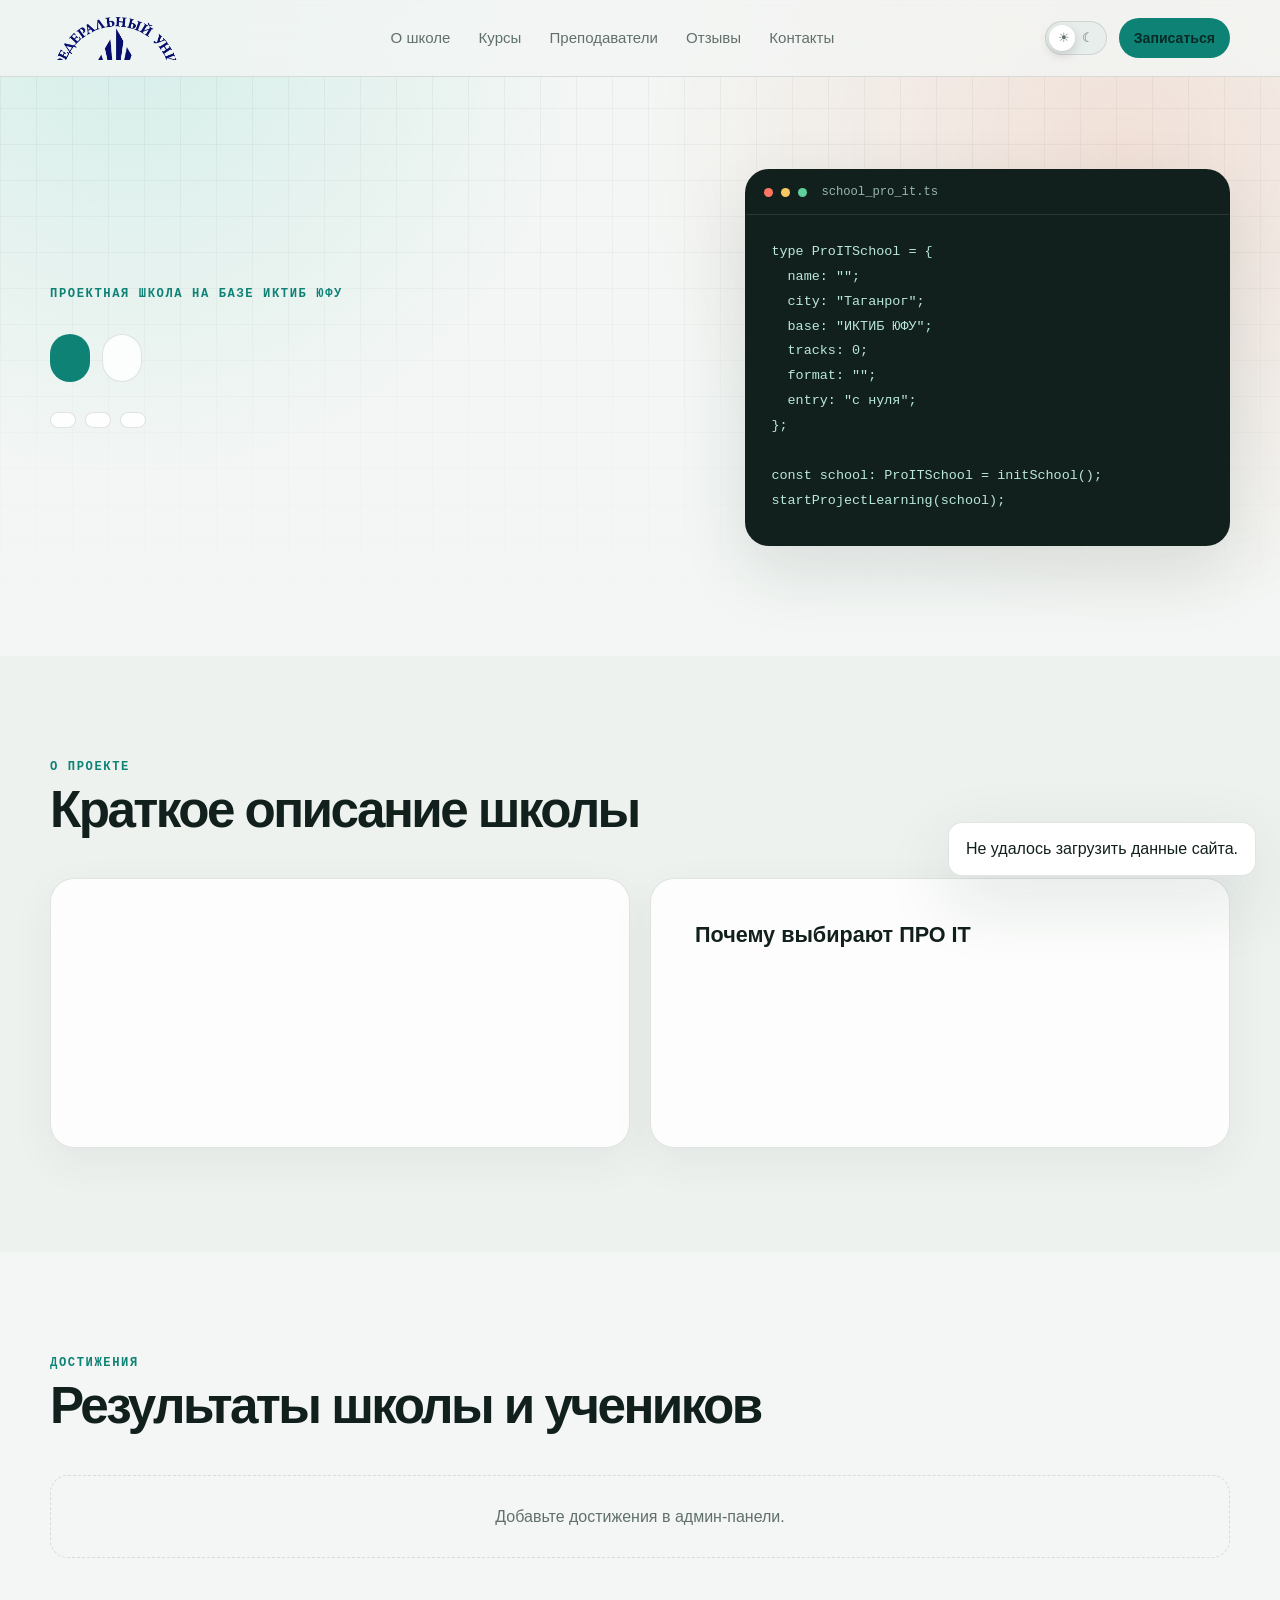
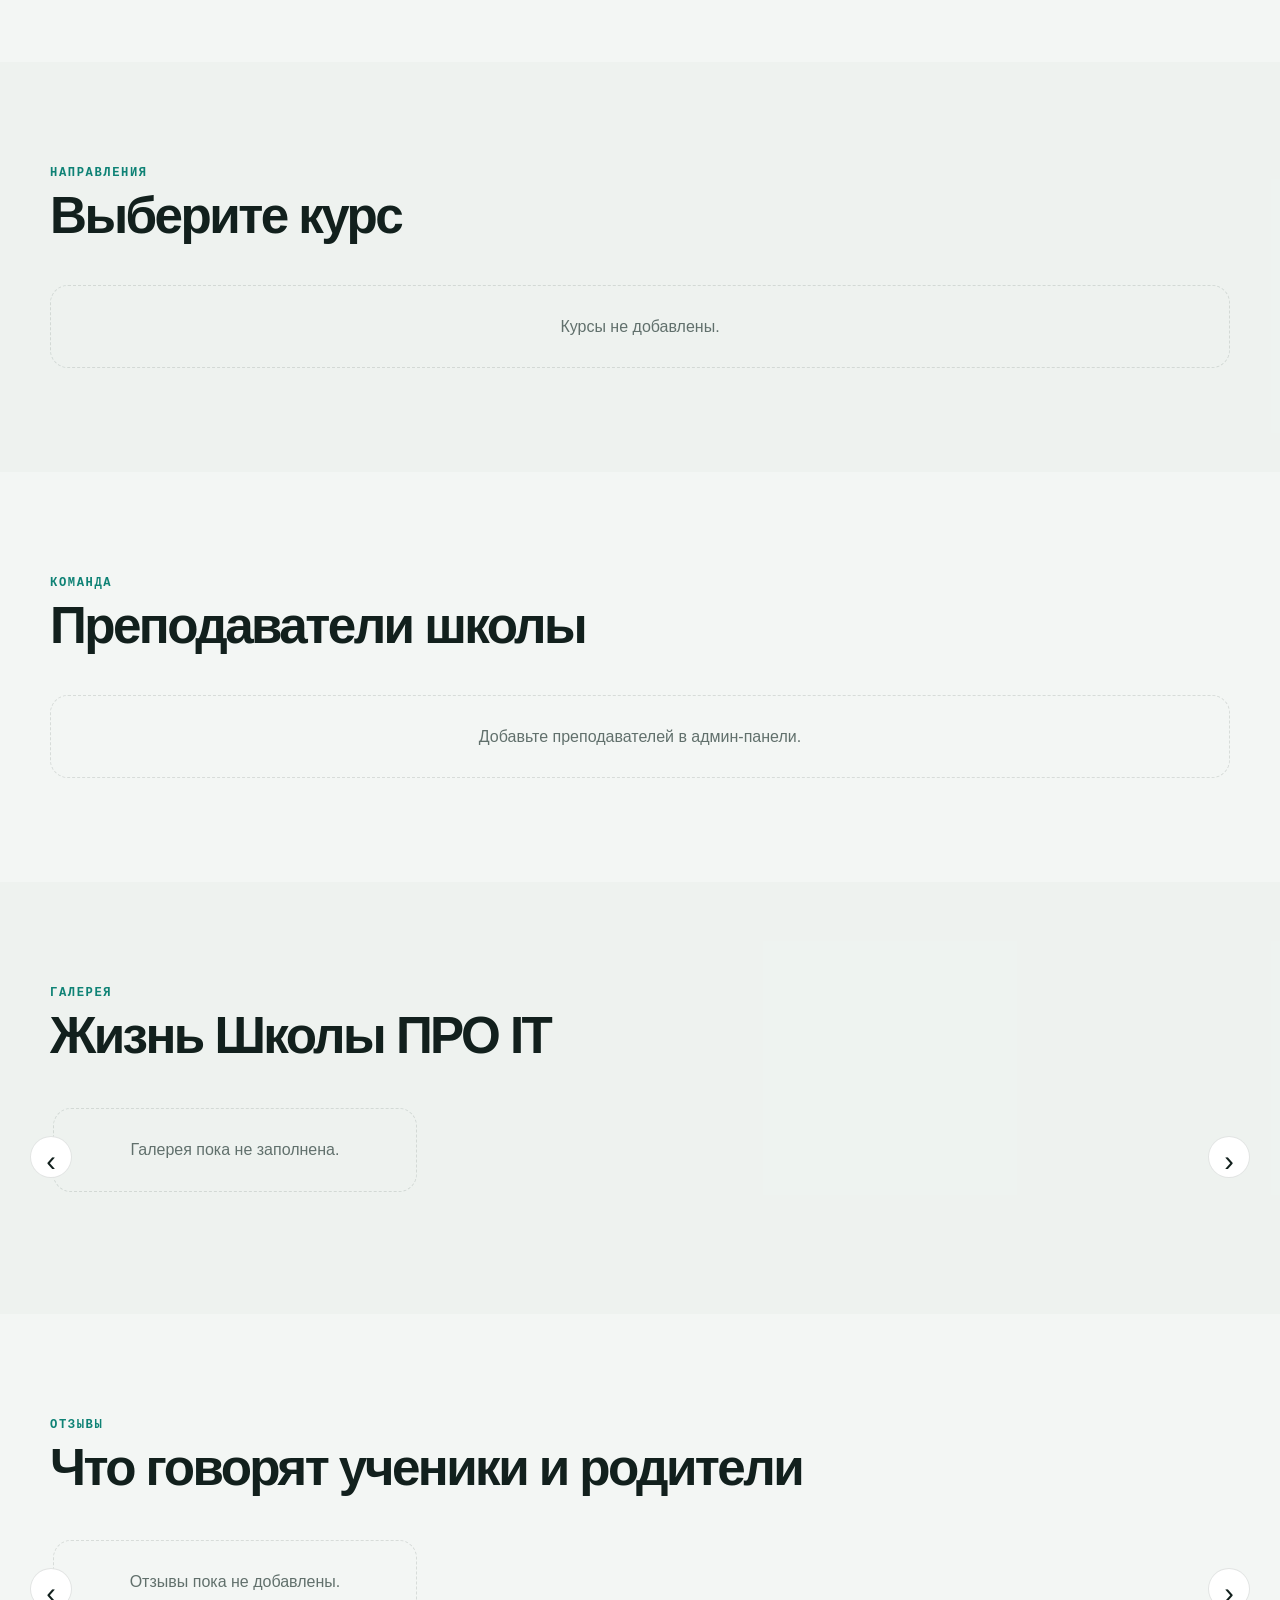
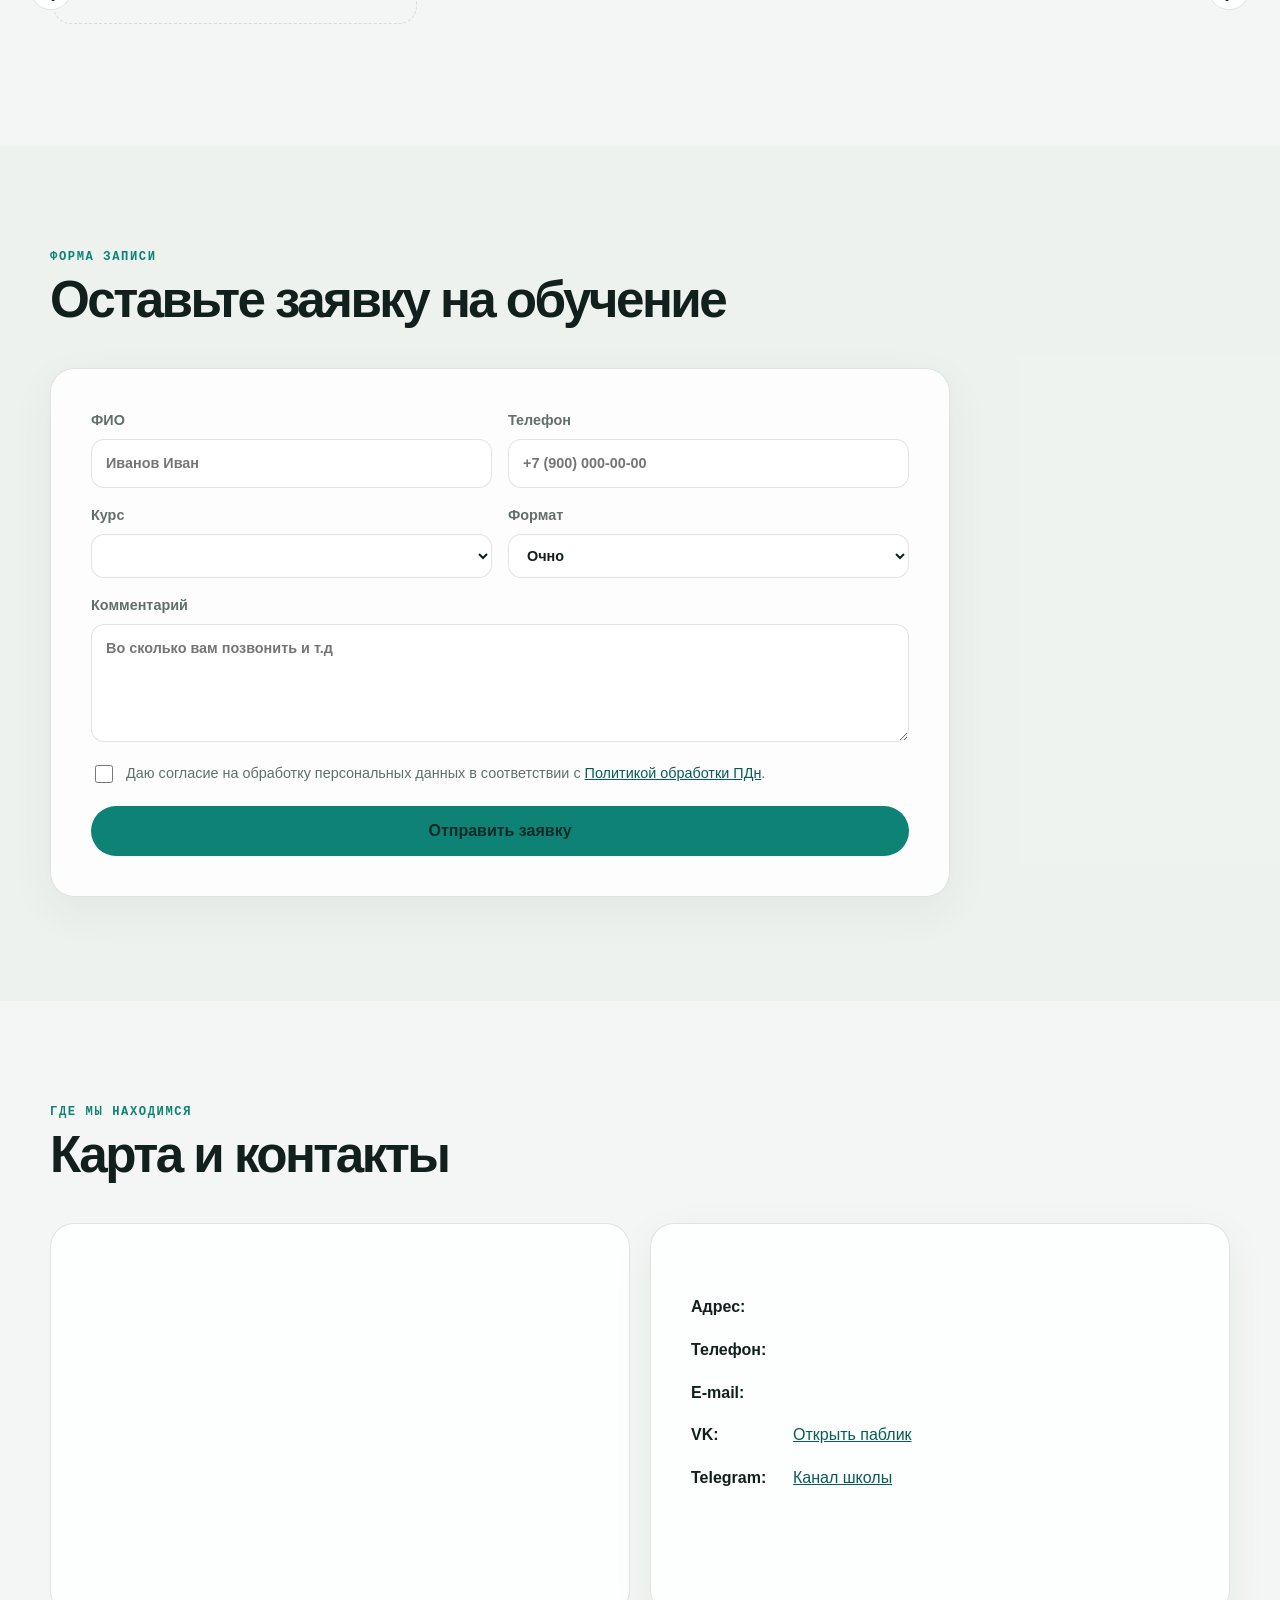
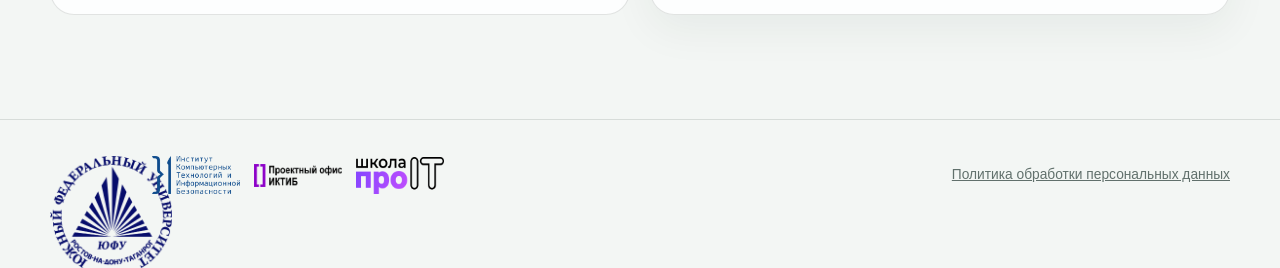
==== commit ef66f34d: "Harden server storage and refresh responsive UI" ====
--- a/index.html
+++ b/index.html
@@ -6,8 +6,6 @@
   <title>Школа ПРО IT | ИКТИБ ЮФУ</title>
   <meta name="description" content="Одностраничный сайт Школы ПРО IT: направления, преподаватели, достижения, отзывы и запись на обучение.">
   <link rel="stylesheet" href="styles.css">
-  <script defer src="security.js"></script>
-  <script defer src="shared-data.js"></script>
   <script defer src="app.js"></script>
 </head>
 <body>
@@ -186,6 +184,7 @@
             <input type="checkbox" name="privacyConsent" required>
             <span>Даю согласие на обработку персональных данных в соответствии с <a href="privacy.html" target="_blank" rel="noopener">Политикой обработки ПДн</a>.</span>
           </label>
+          <label class="honeypot" aria-hidden="true">Сайт<input type="text" name="website" tabindex="-1" autocomplete="off"></label>
           <button class="btn btn-solid" type="submit">Отправить заявку</button>
         </form>
       </div>
@@ -287,6 +286,7 @@
               <input type="checkbox" name="privacyConsent" required>
               <span>Даю согласие на обработку персональных данных в соответствии с <a href="privacy.html" target="_blank" rel="noopener">Политикой обработки ПДн</a>.</span>
             </label>
+            <label class="honeypot" aria-hidden="true">Сайт<input type="text" name="website" tabindex="-1" autocomplete="off"></label>
             <button class="btn btn-solid" type="submit">Записаться на курс</button>
           </form>
         </div>
--- a/styles.css
+++ b/styles.css
@@ -1,2003 +1,211 @@
-@import url("https://fonts.googleapis.com/css2?family=Manrope:wght@400;500;600;700;800&display=swap");
-
 :root {
-  --bg: #f5f8ff;
-  --bg-soft: #eef4ff;
-  --surface: #ffffff;
-  --surface-2: #f9fbff;
-  --text: #1f2a3a;
-  --muted: #5a6782;
-  --line: #d9e4fb;
-  --primary: #1a73e8;
-  --primary-2: #8b3dff;
-  --accent: #39b54a;
-  --accent-2: #cd6bcf;
-  --yellow: #f2d542;
-  --orange: #ff8400;
-  --danger: #d63c5b;
-  --shadow-1: 0 20px 60px rgba(35, 58, 105, 0.12);
-  --shadow-2: 0 10px 30px rgba(35, 58, 105, 0.08);
-  --radius-lg: 24px;
-  --radius-md: 16px;
-  --radius-sm: 12px;
-  --mono: "JetBrains Mono", "Consolas", "Courier New", monospace;
-  --sans: "Manrope", "Segoe UI", Arial, sans-serif;
-  --page-bg: rgba(105, 237, 255, 0.2);
-  --section-alt-bg: linear-gradient(180deg, rgba(26, 115, 232, 0.05), rgba(139, 61, 255, 0.03));
-  --topbar-bg: rgba(250, 252, 255, 0.88);
-  --grid-color: #ffddff;
-  --grid-opacity: 0.95;
-  --course-card-bg: linear-gradient(180deg, #ffffff, #f9fbff);
-  --glass-bg: rgba(255, 255, 255, 0.54);
-  --glass-line: rgba(255, 255, 255, 0.42);
-  --glass-shine: rgba(255, 255, 255, 0.36);
-  --field-bg: #ffffff;
-  --field-text: var(--text);
-  --field-placeholder: #6f7d99;
+  color-scheme: light;
+  --bg: #f3f6f4;
+  --surface: rgba(255, 255, 255, 0.84);
+  --surface-strong: #ffffff;
+  --surface-muted: #e8eeeb;
+  --text: #12201d;
+  --muted: #61706c;
+  --line: rgba(18, 32, 29, 0.12);
+  --brand: #0e8275;
+  --brand-strong: #075d55;
+  --accent: #ec754b;
+  --accent-soft: #ffe1d4;
+  --shadow: 0 24px 70px rgba(17, 46, 39, 0.12);
+  --radius: 24px;
+  --container: 1180px;
+  --font-display: "Trebuchet MS", "Segoe UI", sans-serif;
+  --font-body: "Segoe UI", Tahoma, sans-serif;
+  --font-mono: "Cascadia Code", Consolas, monospace;
 }
 
 :root[data-theme="dark"] {
-  --bg: #0b1324;
-  --bg-soft: #101b32;
-  --surface: #131f36;
-  --surface-2: #0f1a2d;
-  --text: #e7efff;
-  --muted: #9cb0d2;
-  --line: #2a3b5a;
-  --primary: #69edff;
-  --primary-2: #a987ff;
-  --accent: #39b54a;
-  --accent-2: #cd6bcf;
-  --yellow: #f2d542;
-  --orange: #ff8400;
-  --danger: #d96b84;
-  --shadow-1: 0 20px 60px rgba(0, 0, 0, 0.45);
-  --shadow-2: 0 10px 30px rgba(0, 0, 0, 0.35);
-  --page-bg: rgba(7, 14, 27, 0.98);
-  --section-alt-bg: linear-gradient(180deg, rgba(24, 46, 79, 0.62), rgba(18, 30, 54, 0.72));
-  --topbar-bg: rgba(10, 18, 34, 0.88);
-  --grid-color: rgba(105, 237, 255, 0.18);
-  --grid-opacity: 0.55;
-  --course-card-bg: linear-gradient(180deg, #13233f, #101d34);
-  --glass-bg: rgba(17, 30, 52, 0.5);
-  --glass-line: rgba(133, 165, 214, 0.24);
-  --glass-shine: rgba(133, 165, 214, 0.16);
-  --field-bg: #0b162a;
-  --field-text: #e7efff;
-  --field-placeholder: #8fa4c8;
-}
-
-*,
-*::before,
-*::after {
-  box-sizing: border-box;
-}
-
-[hidden] {
-  display: none !important;
-}
-
-html {
-  scroll-behavior: smooth;
-}
+  color-scheme: dark;
+  --bg: #0e1716;
+  --surface: rgba(22, 37, 34, 0.86);
+  --surface-strong: #182522;
+  --surface-muted: #20332f;
+  --text: #eff7f3;
+  --muted: #a4b8b1;
+  --line: rgba(239, 247, 243, 0.14);
+  --brand: #63d5c2;
+  --brand-strong: #9aeadb;
+  --accent: #ff9872;
+  --accent-soft: #432c27;
+  --shadow: 0 24px 70px rgba(0, 0, 0, 0.28);
+}
+
+* { box-sizing: border-box; }
+
+html { scroll-behavior: smooth; }
 
 body {
   margin: 0;
+  min-width: 320px;
+  overflow-x: hidden;
+  background: var(--bg);
   color: var(--text);
-  background: var(--page-bg);
-  font-family: var(--sans);
-  line-height: 1.45;
-  position: relative;
-  overflow-x: hidden;
+  font: 16px/1.6 var(--font-body);
+  transition: background-color 180ms ease, color 180ms ease;
 }
 
 body::before {
+  position: fixed;
+  inset: 0;
+  z-index: -2;
+  pointer-events: none;
+  background:
+    radial-gradient(circle at 10% 3%, rgba(99, 213, 194, 0.2), transparent 28rem),
+    radial-gradient(circle at 88% 16%, rgba(236, 117, 75, 0.16), transparent 30rem);
   content: "";
-  position: fixed;
-  inset: -12% -10%;
-  pointer-events: none;
-  z-index: -1;
-  background:
-    radial-gradient(circle at 12% 20%, rgba(121, 214, 255, 0.36), transparent 42%),
-    radial-gradient(circle at 86% 24%, rgba(255, 159, 211, 0.3), transparent 40%),
-    radial-gradient(circle at 66% 80%, rgba(156, 214, 255, 0.22), transparent 38%);
-  filter: blur(26px) saturate(112%);
-  animation: liquidFloat 16s ease-in-out infinite alternate;
-}
-
-@keyframes liquidFloat {
-  0% {
-    transform: translate3d(0, 0, 0) scale(1);
-  }
-  100% {
-    transform: translate3d(-1.6%, 1.2%, 0) scale(1.04);
-  }
-}
+}
+
+a { color: inherit; }
+button, input, select, textarea { font: inherit; }
+button, a { -webkit-tap-highlight-color: transparent; }
+button { cursor: pointer; }
 
 .tech-grid {
   position: fixed;
   inset: 0;
   z-index: -1;
   pointer-events: none;
-  background-image:
-    linear-gradient(var(--grid-color) 1px, transparent 1px),
-    linear-gradient(90deg, var(--grid-color) 1px, transparent 1px);
-  background-size: 44px 44px;
-  opacity: var(--grid-opacity);
-  mask-image: radial-gradient(circle at center, black 34%, transparent 92%);
-}
-
-a {
-  color: inherit;
+  opacity: 0.42;
+  background-image: linear-gradient(var(--line) 1px, transparent 1px), linear-gradient(90deg, var(--line) 1px, transparent 1px);
+  background-size: 36px 36px;
+  mask-image: linear-gradient(to bottom, black, transparent 72%);
 }
 
 .container {
-  width: min(1200px, calc(100% - 40px));
-  margin: 0 auto;
-}
-
-.section {
-  padding: 84px 0;
-}
-
-.section-alt {
-  background: var(--section-alt-bg);
-}
-
-.section-head {
-  margin-bottom: 28px;
-}
-
-.section-head h2 {
-  margin: 8px 0 0;
-  font-size: clamp(1.8rem, 2.8vw, 2.4rem);
-  line-height: 1.1;
-}
-
-.eyebrow {
-  margin: 0;
-  color: var(--primary);
-  letter-spacing: 0.06em;
-  font-size: 1.02rem;
-  text-transform: uppercase;
-  font-family: var(--mono);
-  font-weight: 600;
-}
+  width: min(calc(100% - 48px), var(--container));
+  margin-inline: auto;
+}
+
+.section { padding: 104px 0; }
+.section-alt { background: color-mix(in srgb, var(--surface-muted) 48%, transparent); }
+.section-head { max-width: 760px; margin-bottom: 42px; }
+.section-head h2 { margin: 8px 0 0; font: 700 clamp(2rem, 4vw, 3.5rem)/1.05 var(--font-display); letter-spacing: -0.05em; }
+.eyebrow { margin: 0; color: var(--brand); font: 700 0.76rem/1.2 var(--font-mono); letter-spacing: 0.13em; text-transform: uppercase; }
 
 .btn {
-  border: 0;
-  border-radius: 999px;
-  padding: 12px 20px;
-  font-size: 0.95rem;
-  font-weight: 600;
-  cursor: pointer;
-  text-decoration: none;
   display: inline-flex;
+  min-height: 48px;
   align-items: center;
   justify-content: center;
-  transition: transform 0.2s ease, box-shadow 0.2s ease, background-color 0.2s ease, color 0.2s ease;
-}
-
-.btn:hover {
-  transform: translateY(-2px);
-}
-
-.btn-sm {
-  padding: 8px 14px;
-  font-size: 0.84rem;
-}
-
-.btn-solid {
-  background: #1a73e8;
-  color: #ffffff;
-  box-shadow: var(--shadow-2);
-  border: 1px solid rgba(26, 115, 232, 0.35);
-}
-
-.btn-solid:hover {
-  background: #1665cc;
-  box-shadow: 0 14px 32px rgba(26, 115, 232, 0.24);
-}
-
-.btn-ghost {
-  border: 1px solid var(--line);
-  color: var(--primary);
-  background: var(--surface);
-}
-
-.btn-ghost:hover {
-  border-color: var(--primary);
-  background: var(--surface-2);
-}
-
-.btn-danger {
-  background: var(--danger);
-  color: #fff;
-}
+  gap: 10px;
+  border: 1px solid transparent;
+  border-radius: 999px;
+  padding: 11px 19px;
+  font-weight: 700;
+  text-decoration: none;
+  transition: transform 160ms ease, background-color 160ms ease, border-color 160ms ease, color 160ms ease;
+}
+.btn:hover { transform: translateY(-2px); }
+.btn:focus-visible, input:focus-visible, select:focus-visible, textarea:focus-visible, .admin-tab-btn:focus-visible { outline: 3px solid color-mix(in srgb, var(--accent) 65%, transparent); outline-offset: 3px; }
+.btn-sm { min-height: 40px; padding: 8px 14px; font-size: 0.88rem; }
+.btn-solid { background: var(--brand); color: #082a27; }
+.btn-solid:hover { background: var(--brand-strong); }
+.btn-ghost { border-color: var(--line); background: var(--surface); color: var(--text); }
+.btn-ghost:hover { border-color: var(--brand); color: var(--brand-strong); }
+.btn-danger { background: #b54f40; color: #fff; }
 
 .topbar {
   position: sticky;
   top: 0;
-  z-index: 30;
-  backdrop-filter: blur(10px);
-  background: color-mix(in srgb, var(--topbar-bg) 64%, transparent);
+  z-index: 20;
   border-bottom: 1px solid var(--line);
-  box-shadow: 0 10px 26px rgba(38, 62, 108, 0.1);
-}
-
-.topbar-inner {
-  min-height: 166px;
-  display: flex;
-  align-items: center;
-  justify-content: space-between;
-  gap: 20px;
-}
-
-.brand {
-  text-decoration: none;
-  display: inline-flex;
-  align-items: center;
-  gap: 0;
-  font-weight: 700;
-  color: var(--primary);
-}
-
-.brand-logo-image {
-  width: 150px;
-  height: 150px;
-  object-fit: contain;
-  border: none;
-  box-shadow: none;
-  border-radius: 0;
-  display: block;
-}
-
-.brand-logo-slot {
-  width: 150px;
-  height: 150px;
-  display: grid;
-  place-items: center;
-  overflow: hidden;
-  border: none;
-  border-radius: 0;
-  font-family: var(--mono);
-  font-size: 0.75rem;
-  color: var(--muted);
-  background: transparent;
-}
-
-.nav-links {
-  display: inline-flex;
-  gap: 18px;
-}
-
-.nav-toggle {
-  display: none;
-  border: 1px solid var(--line);
-  background: var(--surface);
-  color: var(--text);
-  border-radius: 10px;
-  width: 42px;
-  height: 42px;
-  align-items: center;
-  justify-content: center;
-  font-size: 1.2rem;
-  cursor: pointer;
-}
-
-.nav-links a {
-  text-decoration: none;
-  color: var(--muted);
-  font-weight: 700;
-  font-size: 1.03rem;
-}
-
-.nav-links a:hover {
-  color: var(--primary);
-}
-
-.topbar-actions {
-  display: inline-flex;
-  gap: 10px;
-  align-items: center;
-}
-
-.topbar-actions .btn-sm {
-  padding: 11px 18px;
-  font-size: 0.92rem;
-}
+  background: color-mix(in srgb, var(--bg) 80%, transparent);
+  backdrop-filter: blur(18px);
+}
+.topbar-inner { display: flex; min-height: 76px; align-items: center; gap: 24px; }
+.brand { display: inline-flex; align-items: center; flex: 0 0 auto; text-decoration: none; }
+.brand-logo-slot { display: grid; width: 130px; height: 43px; place-items: center; overflow: hidden; }
+.brand-logo-image { display: block; width: 100%; height: 100%; object-fit: contain; }
+.nav-links { display: flex; flex: 1; justify-content: center; gap: clamp(14px, 2.2vw, 30px); }
+.nav-links a { color: var(--muted); font-size: 0.94rem; text-decoration: none; transition: color 160ms ease; }
+.nav-links a:hover { color: var(--brand-strong); }
+.topbar-actions { display: flex; align-items: center; gap: 12px; }
+.nav-toggle { display: none; border: 0; background: transparent; color: var(--text); font-size: 1.55rem; }
 
 .theme-toggle {
   position: relative;
-  width: 78px;
-  height: 40px;
+  display: flex;
+  width: 62px;
+  height: 34px;
+  align-items: center;
+  justify-content: space-around;
+  border: 1px solid var(--line);
   border-radius: 999px;
-  border: 1px solid color-mix(in srgb, var(--line) 82%, #ffffff 18%);
-  background: linear-gradient(180deg, color-mix(in srgb, var(--surface) 95%, #ffffff 5%), color-mix(in srgb, var(--surface-2) 92%, transparent));
+  background: var(--surface-muted);
   color: var(--muted);
-  padding: 0 9px;
-  display: inline-flex;
-  align-items: center;
-  justify-content: space-between;
-  cursor: pointer;
-  box-shadow:
-    inset 0 1px 0 rgba(255, 255, 255, 0.55),
-    0 8px 18px rgba(18, 35, 67, 0.14);
-  transition: border-color 0.22s ease, box-shadow 0.22s ease, transform 0.22s ease;
-}
-
-.theme-toggle:hover {
-  border-color: color-mix(in srgb, var(--primary) 42%, var(--line));
-  box-shadow:
-    inset 0 1px 0 rgba(255, 255, 255, 0.6),
-    0 10px 22px rgba(18, 35, 67, 0.18);
-}
-
-.theme-toggle:active {
-  transform: translateY(1px);
-}
-
-.theme-icon {
-  font-size: 0.95rem;
-  line-height: 1;
-  z-index: 1;
-  transition: opacity 0.22s ease, color 0.22s ease;
-}
-
-.theme-icon.sun {
-  color: #f4b63a;
-  opacity: 0.95;
-  transform: translateX(2px);
-}
-
-.theme-icon.moon {
-  color: #8394b3;
-  opacity: 0.72;
-  transform: translateX(-2px);
-}
-
-.theme-thumb {
-  position: absolute;
-  top: 2px;
-  left: 2px;
-  width: 34px;
-  height: 34px;
-  border-radius: 50%;
-  background: linear-gradient(145deg, #ffffff, #d9e8ff);
-  border: 1px solid color-mix(in srgb, #ffffff 75%, var(--line));
-  box-shadow:
-    0 4px 12px rgba(24, 43, 73, 0.25),
-    inset 0 1px 0 rgba(255, 255, 255, 0.85);
-  transition: transform 0.24s ease, background 0.24s ease, box-shadow 0.24s ease;
-}
-
-:root[data-theme="dark"] .theme-thumb {
-  transform: translateX(40px);
-  background: linear-gradient(145deg, #89a9ff, #5e7fe2);
-  box-shadow:
-    0 4px 12px rgba(0, 0, 0, 0.42),
-    0 0 0 1px rgba(138, 167, 255, 0.28);
-}
-
-:root[data-theme="dark"] .theme-toggle {
-  border-color: #314567;
-  box-shadow:
-    inset 0 1px 0 rgba(255, 255, 255, 0.08),
-    0 8px 20px rgba(0, 0, 0, 0.45);
-}
-
-:root[data-theme="dark"] .theme-icon.sun {
-  color: #8ea2c5;
-  opacity: 0.62;
-}
-
-:root[data-theme="dark"] .theme-icon.moon {
-  color: #c8d9ff;
-  opacity: 0.98;
-}
-
-.hero {
-  padding: 76px 0 52px;
-}
-
-.hero-layout {
-  display: grid;
-  grid-template-columns: 1.12fr 0.88fr;
-  gap: 24px;
-}
-
-.hero-content {
-  background: var(--glass-bg);
-  border: 1px solid var(--line);
-  border-radius: var(--radius-lg);
-  box-shadow: var(--shadow-1);
-  padding: 34px;
-}
-
-.hero-content h1 {
-  margin: 12px 0 10px;
-  font-size: clamp(2rem, 4vw, 3rem);
-  line-height: 1.07;
-}
-
-.hero-subtitle {
-  margin: 0;
-  color: var(--muted);
-  max-width: 58ch;
-}
-
-.hero-actions {
-  margin-top: 22px;
-  display: flex;
-  flex-wrap: wrap;
-  gap: 12px;
-}
-
-.hero-meta {
-  list-style: none;
-  padding: 0;
-  margin: 22px 0 0;
-  display: flex;
-  flex-wrap: wrap;
-  gap: 10px;
-}
-
-.hero-meta li {
-  padding: 8px 11px;
-  border-radius: 999px;
-  background: var(--surface-2);
-  border: 1px solid var(--line);
-  color: var(--primary);
-  font-family: var(--mono);
-  font-size: 0.78rem;
-}
-
-.terminal {
-  background: #0f1e34;
-  border-radius: var(--radius-lg);
-  box-shadow: var(--shadow-1);
-  overflow: hidden;
-  color: #c4d3eb;
-  border: 1px solid rgba(158, 190, 233, 0.28);
-}
-
-.terminal-head {
-  display: flex;
-  align-items: center;
-  gap: 8px;
-  padding: 12px 14px;
-  border-bottom: 1px solid rgba(158, 190, 233, 0.18);
-  background: rgba(5, 12, 22, 0.45);
-}
-
-.terminal-led {
-  width: 10px;
-  height: 10px;
-  border-radius: 50%;
-}
-
-.led-red {
-  background: #ff7474;
-}
-
-.led-yellow {
-  background: #efc77d;
-}
-
-.led-green {
-  background: #67d79a;
-}
-
-.terminal-title {
-  margin-left: auto;
-  color: #8ca7cb;
-  font-size: 0.76rem;
-  font-family: var(--mono);
-}
-
-.terminal-code {
-  margin: 0;
-  padding: 18px 16px 22px;
-  font-family: var(--mono);
-  font-size: 0.82rem;
-  line-height: 1.5;
-  white-space: pre-wrap;
-  color: #dbecff;
-}
-
-.about-grid {
-  display: grid;
-  grid-template-columns: repeat(2, minmax(0, 1fr));
-  gap: 18px;
-}
-
-.about-card {
-  background: var(--glass-bg);
-  border: 1px solid var(--line);
-  border-radius: var(--radius-md);
-  padding: 24px;
-  box-shadow: var(--shadow-2);
-}
-
-.about-lead {
-  margin: 0 0 12px;
-  color: var(--primary);
-  font-size: 1.16rem;
-  font-weight: 700;
-}
-
-.about-card h3 {
-  margin: 0 0 12px;
-  color: var(--primary);
-}
-
-.bullet-list {
-  margin: 12px 0 0;
-  padding-left: 16px;
-  color: var(--muted);
-}
-
-.bullet-list li + li {
-  margin-top: 7px;
-}
-
-.achievements-grid {
-  display: grid;
-  grid-template-columns: repeat(4, minmax(0, 1fr));
-  gap: 14px;
-}
-
-.achievement-card {
-  background: var(--glass-bg);
-  border: 1px solid var(--line);
-  border-radius: var(--radius-md);
-  padding: 18px;
-  box-shadow: var(--shadow-2);
-}
-
-.achievement-value {
-  margin: 0;
-  color: var(--primary);
-  font-size: 1.7rem;
-  font-family: var(--mono);
-  font-weight: 800;
-}
-
-.achievement-title {
-  margin: 7px 0 4px;
-  font-weight: 700;
-}
-
-.achievement-desc {
-  margin: 0;
-  color: var(--muted);
-  font-size: 0.9rem;
-}
-
-.courses-grid {
-  display: grid;
-  grid-template-columns: repeat(3, minmax(0, 1fr));
-  gap: 16px;
-}
-
-.course-card {
-  border: 1px solid var(--line);
-  border-radius: var(--radius-md);
-  padding: 20px;
-  background: var(--course-card-bg);
-  box-shadow: var(--shadow-2);
-  display: flex;
-  flex-direction: column;
-  gap: 12px;
-}
-
-.course-index {
-  display: inline-flex;
-  width: 30px;
-  height: 30px;
-  border-radius: 50%;
-  align-items: center;
-  justify-content: center;
-  background: rgba(26, 115, 232, 0.14);
-  color: var(--primary);
-  font-family: var(--mono);
-  font-size: 0.8rem;
-  font-weight: 700;
-}
-
-.course-card h3 {
-  margin: 0;
-  font-size: 1.22rem;
-}
-
-.course-short {
-  margin: 0;
-  color: var(--muted);
-  flex: 1;
-}
-
-.chip-line {
-  display: flex;
-  flex-wrap: wrap;
-  gap: 8px;
-}
-
-.chip {
-  border-radius: 999px;
-  border: 1px solid var(--line);
-  padding: 5px 9px;
-  background: var(--surface-2);
-  color: var(--primary-2);
-  font-size: 0.78rem;
-  font-family: var(--mono);
-}
-
-.teachers-grid {
-  display: grid;
-  grid-template-columns: repeat(3, minmax(0, 1fr));
-  gap: 16px;
-}
-
-.teacher-card {
-  border: 1px solid var(--line);
-  border-radius: var(--radius-md);
-  background: var(--glass-bg);
-  overflow: hidden;
-  box-shadow: var(--shadow-2);
-}
-
-.teacher-photo {
-  width: 100%;
-  aspect-ratio: 5 / 4;
-  object-fit: cover;
-  background: linear-gradient(135deg, #dde9f8, #d4f0f2);
-}
-
-.teacher-fallback {
-  width: 100%;
-  aspect-ratio: 5 / 4;
-  display: grid;
-  place-items: center;
-  font-family: var(--mono);
-  font-size: 2rem;
-  font-weight: 800;
-  color: var(--primary);
-  background: linear-gradient(135deg, rgba(26, 115, 232, 0.18), rgba(205, 107, 207, 0.24));
-}
-
-.teacher-photo-slot {
-  font-size: 0.72rem;
-  text-align: center;
-  padding: 10px;
-  color: var(--muted);
-}
-
-.teacher-content {
-  padding: 14px;
-}
-
-.teacher-content h3 {
-  margin: 0 0 6px;
-}
-
-.teacher-role {
-  margin: 0;
-  color: var(--primary);
-  font-size: 0.9rem;
-}
-
-.teacher-bio {
-  margin: 8px 0 0;
-  color: var(--muted);
-  font-size: 0.9rem;
-}
-
-.gallery-grid {
-  display: flex;
-  gap: 12px;
-  overflow-x: auto;
-  overflow-y: hidden;
-  padding-bottom: 8px;
-  scroll-snap-type: x mandatory;
-  -webkit-overflow-scrolling: touch;
-}
-
-.carousel-shell {
-  position: relative;
-}
-
-.carousel-arrow {
-  position: absolute;
-  top: 50%;
-  transform: translateY(-50%);
-  z-index: 4;
-  width: 42px;
-  height: 42px;
-  border-radius: 50%;
-  border: 1px solid var(--line);
-  background: #ffffff;
-  color: #1a73e8;
-  font-size: 1.6rem;
-  line-height: 1;
-  cursor: pointer;
-  display: grid;
-  place-items: center;
-  box-shadow: var(--shadow-2);
-}
-
-.carousel-arrow:hover {
-  background: #f5f8ff;
-}
-
-.carousel-arrow-left {
-  left: -14px;
-}
-
-.carousel-arrow-right {
-  right: -14px;
-}
-
-.gallery-grid::-webkit-scrollbar {
-  height: 10px;
-}
-
-.gallery-grid::-webkit-scrollbar-thumb {
-  background: linear-gradient(90deg, #79d6ff, #ff9fd3);
-  border-radius: 999px;
-}
-
-.gallery-grid::-webkit-scrollbar-track {
-  background: rgba(255, 221, 255, 0.55);
-  border-radius: 999px;
-}
-
-.gallery-card {
-  position: relative;
-  overflow: hidden;
-  flex: 0 0 min(320px, 86vw);
-  border-radius: var(--radius-sm);
-  border: 1px solid var(--line);
-  background: #e4edf9;
-  box-shadow: var(--shadow-2);
-  scroll-snap-align: start;
-}
-
-.gallery-card img {
-  width: 100%;
-  height: 100%;
-  min-height: 180px;
-  object-fit: cover;
-  display: block;
-}
-
-.gallery-image-slot {
-  width: 100%;
-  min-height: 180px;
-  display: grid;
-  place-items: center;
-  border-bottom: 1px dashed var(--line);
-  color: var(--muted);
-  font-family: var(--mono);
-  font-size: 0.72rem;
-  text-align: center;
-  padding: 10px;
-  background: #fff;
-}
-
-.gallery-overlay {
-  position: absolute;
-  inset: auto 0 0;
-  padding: 10px;
-  background: linear-gradient(0deg, rgba(10, 18, 32, 0.88), rgba(10, 18, 32, 0));
-  color: #f0f7ff;
-}
-
-.gallery-title {
-  margin: 0;
-  font-size: 0.88rem;
-  font-weight: 700;
-}
-
-.gallery-caption {
-  margin: 2px 0 0;
-  font-size: 0.75rem;
-  opacity: 0.86;
-}
-
-.reviews-grid {
-  display: flex;
-  gap: 14px;
-  overflow-x: auto;
-  overflow-y: hidden;
-  padding-bottom: 8px;
-  scroll-snap-type: x mandatory;
-  -webkit-overflow-scrolling: touch;
-}
-
-.reviews-grid::-webkit-scrollbar {
-  height: 10px;
-}
-
-.reviews-grid::-webkit-scrollbar-thumb {
-  background: linear-gradient(90deg, #79d6ff, #ff9fd3);
-  border-radius: 999px;
-}
-
-.reviews-grid::-webkit-scrollbar-track {
-  background: rgba(255, 221, 255, 0.55);
-  border-radius: 999px;
-}
-
-.review-card {
-  flex: 0 0 min(360px, 92vw);
-  scroll-snap-align: start;
-  background: var(--glass-bg);
-  border: 1px solid var(--line);
-  border-radius: var(--radius-md);
-  padding: 18px;
-  box-shadow: var(--shadow-2);
-}
-
-.review-text {
-  margin: 0;
-  color: var(--text);
-}
-
-.review-author {
-  margin: 14px 0 0;
-  font-weight: 700;
-}
-
-.review-role {
-  margin: 3px 0 0;
-  color: var(--muted);
-  font-size: 0.85rem;
-}
-
-.form-card {
-  border: 1px solid var(--line);
-  border-radius: var(--radius-md);
-  padding: 20px;
-  background: var(--glass-bg);
-  box-shadow: var(--shadow-2);
-}
-
-.form-grid {
-  display: grid;
-  grid-template-columns: repeat(2, minmax(0, 1fr));
-  gap: 12px;
-}
-
-label {
-  display: flex;
-  flex-direction: column;
-  gap: 6px;
-  color: var(--muted);
-  font-size: 0.86rem;
-  font-weight: 600;
-}
-
-input,
-textarea,
-select {
-  width: 100%;
-  border: 1px solid var(--line);
-  border-radius: 10px;
-  background: var(--field-bg);
-  color: var(--field-text);
-  padding: 11px 12px;
-  font: inherit;
-  font-size: 0.92rem;
-}
-
-input::placeholder,
-textarea::placeholder {
-  color: var(--field-placeholder);
-}
-
-input:focus,
-textarea:focus,
-select:focus {
-  outline: none;
-  border-color: var(--primary);
-  box-shadow: 0 0 0 3px rgba(61, 101, 154, 0.14);
-}
-
-textarea {
-  resize: vertical;
-}
-
-.form-card .btn {
-  margin-top: 14px;
-}
-
-.form-note {
-  margin: 10px 0 0;
-  color: var(--muted);
-  font-size: 0.82rem;
-}
-
-.consent-check {
-  margin-top: 10px;
-  display: flex;
-  flex-direction: row;
-  align-items: flex-start;
-  gap: 8px;
-  font-size: 0.82rem;
-  color: var(--muted);
-}
-
-.consent-check input[type="checkbox"] {
-  width: auto;
-  margin-top: 2px;
-  accent-color: var(--primary);
-}
-
-.consent-check a {
-  color: var(--primary);
-}
-
-.consent-check a:hover {
-  text-decoration: underline;
-}
-
-.location-grid {
-  display: grid;
-  grid-template-columns: 1.3fr 0.7fr;
-  gap: 16px;
-}
-
-.map-box,
-.contacts-card {
-  border: 1px solid var(--line);
-  border-radius: var(--radius-md);
-  background: var(--glass-bg);
-  box-shadow: var(--shadow-2);
-}
-
-.map-box iframe {
-  width: 100%;
-  min-height: 380px;
-  border: 0;
-  border-radius: inherit;
-}
-
-.contacts-card {
-  padding: 20px;
-}
-
-.contacts-card h3 {
-  margin-top: 0;
-}
-
-.contacts-list {
-  list-style: none;
-  padding: 0;
-  margin: 0;
-  display: grid;
-  gap: 9px;
-}
-
-.contacts-list li {
-  display: grid;
-  gap: 4px;
-}
-
-.contacts-list span {
-  color: var(--muted);
-  font-size: 0.82rem;
-}
-
-.contacts-list a {
-  color: var(--primary);
-  text-decoration: none;
-}
-
-.contacts-list a:hover {
-  text-decoration: underline;
-}
-
-.footer {
-  margin-top: 6px;
-  padding: 18px 0 28px;
-}
-
-.footer-inner {
-  min-height: 10px;
-}
-
-.footer-logos {
-  display: flex;
-  align-items: center;
-  justify-content: center;
-  gap: 20px;
-  flex-wrap: wrap;
-}
-
-.footer-logo {
-  height: 68px;
-  width: auto;
-  object-fit: contain;
-  display: block;
-}
-
-.footer-logo-primary {
-  height: 78px;
-}
-
-.footer-logo-wide {
-  height: 54px;
-}
-
-.footer-logo-slot {
-  min-width: 120px;
-  min-height: 42px;
-  padding: 8px 12px;
-  border: none;
-  border-radius: 0;
-  display: inline-flex;
-  align-items: center;
-  justify-content: center;
-  font-family: var(--mono);
-  font-size: 0.72rem;
-  color: var(--muted);
-  background: transparent;
-}
-
-.modal {
-  position: fixed;
-  inset: 0;
-  z-index: 80;
-}
-
-.modal[hidden] {
-  display: none;
-}
-
-.modal-backdrop {
-  position: absolute;
-  inset: 0;
-  background: rgba(5, 10, 20, 0.62);
-}
-
-.modal-dialog {
-  position: relative;
-  z-index: 2;
-  width: min(940px, calc(100% - 34px));
-  margin: 34px auto;
-  background: var(--surface);
-  border-radius: var(--radius-lg);
-  border: 1px solid var(--line);
-  box-shadow: var(--shadow-1);
-  max-height: calc(100vh - 68px);
-  overflow: auto;
-}
-
-.modal-close {
-  border: 0;
-  background: transparent;
-  color: var(--muted);
-  font-size: 1.9rem;
-  line-height: 1;
-  position: absolute;
-  top: 8px;
-  right: 12px;
-  cursor: pointer;
-}
-
-.modal-body {
-  padding: 24px;
-}
-
-.modal-course-head h3 {
-  margin: 7px 0 8px;
-  font-size: 1.7rem;
-}
-
-.modal-meta {
-  margin: 0;
-  color: var(--muted);
-  font-family: var(--mono);
-  font-size: 0.85rem;
-}
-
-.modal-layout {
-  margin-top: 18px;
-  display: grid;
-  grid-template-columns: 1fr 0.9fr;
-  gap: 18px;
-}
-
-.modal-teacher-card {
-  margin-top: 14px;
-  border: 1px solid var(--line);
-  border-radius: var(--radius-sm);
-  padding: 12px;
-  background: var(--surface-2);
-  display: grid;
-  grid-template-columns: 112px 1fr;
-  gap: 12px;
-  align-items: center;
-}
-
-.modal-teacher-card img {
-  width: 112px;
-  height: 112px;
-  object-fit: cover;
-  border-radius: 12px;
-  border: 1px solid var(--line);
-  background: linear-gradient(135deg, #dce7f7, #dbf4f3);
-}
-
-.modal-teacher-photo-slot {
-  width: 76px;
-  height: 76px;
-  border-radius: 12px;
-  border: 1px dashed var(--line);
-  display: grid;
-  place-items: center;
-  font-family: var(--mono);
-  font-size: 0.56rem;
-  text-align: center;
-  color: var(--muted);
-  background: #fff;
-  padding: 6px;
-}
-
-.teacher-label {
-  margin: 0;
-  color: var(--muted);
-  font-size: 0.78rem;
-  text-transform: uppercase;
-  letter-spacing: 0.05em;
-}
-
-.modal-teacher-card h4 {
-  margin: 4px 0;
-}
-
-.modal-teacher-card p {
-  margin: 0;
-  color: var(--muted);
-  font-size: 0.88rem;
-}
-
-
-.modal-form {
-  border: 1px solid var(--line);
-  border-radius: var(--radius-md);
-  padding: 14px;
-  background: var(--surface-2);
-}
-
-.modal-form .btn {
-  margin-top: 8px;
-}
-
-.modal-course-facts {
-  margin-top: 12px;
-  border: 1px solid var(--line);
-  border-radius: var(--radius-sm);
-  background: var(--surface-2);
-  padding: 10px 12px;
-  display: grid;
-  grid-template-columns: 1fr;
-  gap: 8px;
-}
-
-.modal-course-facts p {
-  margin: 0;
-  color: var(--text);
-  font-size: 0.9rem;
-}
-
-.modal-course-facts span {
-  color: var(--muted);
-}
-
-.body-lock {
-  overflow: hidden;
-}
-
-.toast {
-  position: fixed;
-  right: 16px;
-  bottom: 16px;
-  padding: 11px 14px;
-  border-radius: 12px;
-  color: #111827;
-  background: rgba(255, 255, 255, 0.96);
-  border: 1px solid rgba(17, 24, 39, 0.14);
-  box-shadow: var(--shadow-2);
-  transform: translateY(20px);
-  opacity: 0;
-  pointer-events: none;
-  transition: opacity 0.25s ease, transform 0.25s ease;
-  z-index: 100;
-  font-size: 0.88rem;
-}
-
-.toast.show {
-  opacity: 1;
-  transform: translateY(0);
-}
-
-.empty-block {
-  border: 1px dashed var(--line);
-  border-radius: var(--radius-md);
-  padding: 22px;
-  color: var(--muted);
-  background: var(--surface);
-}
-
-.reveal {
-  opacity: 0;
-  transform: translateY(18px);
-  transition: opacity 0.55s ease, transform 0.55s ease;
-}
-
-.reveal.reveal-visible {
-  opacity: 1;
-  transform: translateY(0);
-}
+}
+.theme-icon { z-index: 1; font-size: 0.82rem; line-height: 1; }
+.theme-thumb { position: absolute; top: 3px; left: 3px; width: 26px; height: 26px; border-radius: 50%; background: var(--surface-strong); box-shadow: 0 4px 12px rgba(0,0,0,.16); transition: transform 180ms ease; }
+:root[data-theme="dark"] .theme-thumb { transform: translateX(28px); }
+
+.hero { padding: 92px 0 110px; }
+.hero-layout { display: grid; grid-template-columns: minmax(0, 1fr) minmax(360px, 0.8fr); align-items: center; gap: clamp(40px, 7vw, 100px); }
+.hero-content { max-width: 690px; }
+.hero-content h1 { max-width: 650px; margin: 18px 0 22px; font: 700 clamp(3.1rem, 8vw, 7.3rem)/0.92 var(--font-display); letter-spacing: -0.075em; }
+.hero-subtitle { max-width: 610px; margin: 0; color: var(--muted); font-size: clamp(1.05rem, 2vw, 1.3rem); }
+.hero-actions { display: flex; flex-wrap: wrap; gap: 12px; margin-top: 32px; }
+.hero-meta { display: flex; flex-wrap: wrap; gap: 9px; margin: 30px 0 0; padding: 0; list-style: none; }
+.hero-meta li { border: 1px solid var(--line); border-radius: 999px; padding: 7px 12px; color: var(--muted); background: var(--surface); font-size: 0.84rem; }
+.terminal { overflow: hidden; border: 1px solid var(--line); border-radius: var(--radius); background: #12201d; box-shadow: var(--shadow); transform: rotate(2deg); }
+.terminal-head { display: flex; align-items: center; gap: 8px; border-bottom: 1px solid rgba(255,255,255,.1); padding: 15px 18px; color: #9ab6ae; font: 0.76rem var(--font-mono); }
+.terminal-led { width: 9px; height: 9px; border-radius: 50%; }
+.led-red { background: #ff7762; }.led-yellow { background: #f7c85f; }.led-green { background: #60cf9b; }
+.terminal-title { margin-left: 6px; }
+.terminal-code { min-height: 330px; margin: 0; padding: 25px; overflow: auto; color: #b9e8d9; font: 0.84rem/1.85 var(--font-mono); white-space: pre-wrap; }
+
+.about-grid, .location-grid { display: grid; grid-template-columns: repeat(2, minmax(0, 1fr)); gap: 20px; }
+.about-card, .contacts-card, .form-card, .admin-card, .collection-row, .admin-login-card { border: 1px solid var(--line); border-radius: var(--radius); background: var(--surface); box-shadow: 0 14px 44px rgba(17, 46, 39, 0.06); }
+.about-card { min-height: 270px; padding: clamp(24px, 4vw, 44px); }
+.about-card h3 { margin-top: 0; font: 700 1.35rem/1.1 var(--font-display); }
+.about-lead { font-size: 1.25rem; }
+.bullet-list { display: grid; gap: 13px; margin: 0; padding: 0; list-style: none; }
+.bullet-list li { display: flex; gap: 12px; align-items: flex-start; color: var(--muted); }
+.bullet-list li::before { flex: 0 0 auto; width: 8px; height: 8px; margin-top: 0.65em; border-radius: 50%; background: var(--accent); content: ""; }
+
+.achievements-grid, .courses-grid, .teachers-grid { display: grid; grid-template-columns: repeat(3, minmax(0, 1fr)); gap: 18px; }
+.achievement-card, .course-card, .teacher-card, .review-card { position: relative; min-width: 0; border: 1px solid var(--line); border-radius: var(--radius); background: var(--surface); }
+.achievement-card { min-height: 220px; padding: 25px; }
+.achievement-value { margin: 0; color: var(--brand); font: 700 clamp(2rem, 4vw, 3.5rem)/1 var(--font-display); letter-spacing: -0.06em; }
+.achievement-title { margin: 20px 0 4px; font-weight: 700; }.achievement-desc { margin: 0; color: var(--muted); font-size: .92rem; }
+.courses-grid { grid-template-columns: repeat(3, minmax(0, 1fr)); }
+.course-card { display: flex; min-height: 280px; flex-direction: column; padding: 26px; transition: transform 180ms ease, border-color 180ms ease; }
+.course-card:hover { border-color: color-mix(in srgb, var(--brand) 60%, var(--line)); transform: translateY(-5px); }
+.course-index { color: var(--accent); font: .78rem var(--font-mono); }.course-card h3 { margin: 32px 0 10px; font: 700 1.45rem/1 var(--font-display); }.course-short { margin: 0; color: var(--muted); }
+.chip-line { display: flex; flex-wrap: wrap; gap: 7px; margin: 22px 0; }.chip { border-radius: 999px; padding: 5px 9px; background: var(--surface-muted); color: var(--muted); font-size: .78rem; }
+.course-card .btn { width: 100%; margin-top: auto; }
+.teacher-card { overflow: hidden; }.teacher-photo, .teacher-photo-slot { display: block; width: 100%; height: 250px; object-fit: cover; }.teacher-fallback { display: grid; place-items: center; background: linear-gradient(135deg, var(--accent-soft), var(--surface-muted)); color: var(--brand-strong); font: 700 3rem var(--font-display); }.teacher-content { padding: 22px; }.teacher-content h3 { margin: 0 0 4px; font: 700 1.2rem/1.1 var(--font-display); }.teacher-role { margin: 0; color: var(--brand); font-size: .88rem; }.teacher-bio { margin-bottom: 0; color: var(--muted); font-size: .92rem; }
+
+.carousel-shell { position: relative; }.gallery-grid, .reviews-grid { display: grid; grid-auto-columns: minmax(260px, 31%); grid-auto-flow: column; gap: 16px; overflow-x: auto; scroll-snap-type: x mandatory; scrollbar-width: thin; padding: 4px 3px 18px; }.gallery-grid::-webkit-scrollbar, .reviews-grid::-webkit-scrollbar { height: 8px; }.gallery-grid::-webkit-scrollbar-thumb, .reviews-grid::-webkit-scrollbar-thumb { border-radius: 8px; background: var(--line); }
+.gallery-card, .review-card { min-width: 0; scroll-snap-align: start; text-decoration: none; }.gallery-card { position: relative; min-height: 290px; overflow: hidden; }.gallery-card img, .gallery-image-slot { display: block; width: 100%; height: 290px; object-fit: cover; }.gallery-image-slot { display: grid; place-items: center; background: var(--surface-muted); color: var(--muted); }.gallery-overlay { position: absolute; inset: auto 0 0; padding: 42px 20px 18px; color: #fff; background: linear-gradient(transparent, rgba(5, 14, 13, .9)); }.gallery-title, .gallery-caption { margin: 0; }.gallery-title { font-weight: 700; }.gallery-caption { color: rgba(255,255,255,.7); font-size: .88rem; }.carousel-arrow { position: absolute; top: 50%; z-index: 2; display: grid; width: 42px; height: 42px; place-items: center; border: 1px solid var(--line); border-radius: 50%; background: var(--surface-strong); color: var(--text); font-size: 1.8rem; transform: translateY(-50%); }.carousel-arrow:hover { color: var(--brand); }.carousel-arrow-left { left: -20px; }.carousel-arrow-right { right: -20px; }
+.review-card { min-height: 220px; padding: 25px; }.review-text { margin: 0 0 30px; font-size: 1.1rem; }.review-author { margin: 0; font-weight: 700; }.review-role { margin: 2px 0 0; color: var(--muted); font-size: .86rem; }
+
+.form-card { max-width: 900px; padding: clamp(22px, 4vw, 40px); }.form-grid { display: grid; grid-template-columns: repeat(2, minmax(0, 1fr)); gap: 16px; }.form-card label, .modal-form label, .admin-form label, .collection-row label { display: grid; gap: 7px; color: var(--muted); font-size: .9rem; font-weight: 600; }.form-card > label, .modal-form > label { margin-top: 16px; }
+input, select, textarea { width: 100%; border: 1px solid var(--line); border-radius: 13px; padding: 12px 14px; background: var(--surface-strong); color: var(--text); outline: none; }.form-card textarea, .modal-form textarea { resize: vertical; }.consent-check { display: flex !important; grid-template-columns: auto 1fr; align-items: flex-start; gap: 10px !important; margin: 20px 0 !important; font-weight: 400 !important; }.consent-check input { width: 18px; height: 18px; margin-top: 3px; accent-color: var(--brand); }.consent-check a { color: var(--brand-strong); }.form-card .btn, .modal-form .btn { width: 100%; }.form-note { color: var(--muted); font-size: .86rem; }.honeypot { position: absolute !important; left: -10000px !important; width: 1px !important; height: 1px !important; overflow: hidden !important; }
+
+.location-grid { align-items: stretch; }.map-box, .contacts-card { min-height: 390px; overflow: hidden; border: 1px solid var(--line); border-radius: var(--radius); background: var(--surface); }.map-box iframe { display: block; width: 100%; height: 100%; min-height: 390px; border: 0; }.contacts-card { padding: clamp(24px, 4vw, 40px); }.contacts-card h3 { margin-top: 0; font: 700 1.6rem/1.1 var(--font-display); }.contacts-list { display: grid; gap: 17px; margin: 30px 0 0; padding: 0; list-style: none; }.contacts-list li { display: grid; grid-template-columns: 90px minmax(0, 1fr); gap: 12px; color: var(--muted); }.contacts-list span { color: var(--text); font-weight: 700; }.contacts-list a { overflow-wrap: anywhere; color: var(--brand-strong); }
+.footer { border-top: 1px solid var(--line); padding: 30px 0 42px; }.footer-inner { display: flex; align-items: center; justify-content: space-between; gap: 22px; }.footer-logos { display: flex; flex-wrap: wrap; align-items: center; gap: 14px; }.footer-logo-slot { display: grid; width: 88px; height: 38px; place-items: center; }.footer-logo { display: block; width: 100%; height: 100%; object-fit: contain; }.footer-logo-primary { width: 122px; }
+
+.modal { position: fixed; inset: 0; z-index: 40; display: grid; place-items: center; padding: 22px; }.modal[hidden] { display: none; }.modal-backdrop { position: absolute; inset: 0; background: rgba(8, 19, 17, .7); backdrop-filter: blur(8px); }.modal-dialog { position: relative; width: min(100%, 1000px); max-height: min(90vh, 800px); overflow: auto; border: 1px solid var(--line); border-radius: 26px; background: var(--surface-strong); box-shadow: var(--shadow); }.modal-close { position: absolute; top: 14px; right: 16px; z-index: 1; width: 38px; height: 38px; border: 1px solid var(--line); border-radius: 50%; background: var(--surface); color: var(--text); font-size: 1.5rem; }.modal-body { padding: clamp(22px, 4vw, 42px); }.modal-course-head h3 { max-width: 780px; margin: 10px 0 28px; font: 700 clamp(2rem, 5vw, 4rem)/.95 var(--font-display); letter-spacing: -.06em; }.modal-layout { display: grid; grid-template-columns: minmax(0, 1fr) minmax(280px, .72fr); gap: 32px; }.modal-layout article > p { color: var(--muted); }.modal-teacher-card { display: flex; align-items: center; gap: 14px; margin: 26px 0; }.modal-teacher-card img { width: 74px; height: 74px; border-radius: 16px; object-fit: cover; }.teacher-label { margin: 0; color: var(--brand); font-size: .75rem; text-transform: uppercase; }.modal-teacher-card h4, .modal-teacher-card p { margin: 2px 0; }.modal-course-facts { display: grid; gap: 9px; border-top: 1px solid var(--line); padding-top: 18px; }.modal-course-facts p { display: flex; justify-content: space-between; gap: 18px; margin: 0; }.modal-course-facts span { color: var(--muted); }.modal-form { border: 1px solid var(--line); border-radius: 20px; padding: 20px; background: var(--surface); }.body-lock { overflow: hidden; }.toast { position: fixed; right: 24px; bottom: 24px; z-index: 60; max-width: min(380px, calc(100% - 48px)); padding: 13px 17px; border: 1px solid var(--line); border-radius: 14px; background: var(--surface-strong); box-shadow: var(--shadow); opacity: 0; pointer-events: none; transform: translateY(14px); transition: opacity 180ms ease, transform 180ms ease; }.toast.show { opacity: 1; transform: translateY(0); }.empty-block { grid-column: 1 / -1; padding: 28px; border: 1px dashed var(--line); border-radius: 18px; color: var(--muted); text-align: center; }.reveal { opacity: 0; transform: translateY(16px); transition: opacity 550ms ease, transform 550ms ease; }.reveal.reveal-visible { opacity: 1; transform: translateY(0); }
 
 /* Admin */
-
-.admin-body {
-  background: linear-gradient(180deg, #eff4fc, #f8fbff);
-}
-
-.admin-login-wrap {
-  min-height: 100vh;
-  display: grid;
-  place-items: center;
-  padding: 20px;
-}
-
-.admin-login-card {
-  width: min(460px, 100%);
-  background: var(--surface);
-  border: 1px solid var(--line);
-  border-radius: var(--radius-lg);
-  box-shadow: var(--shadow-1);
-  padding: 24px;
-  display: grid;
-  gap: 12px;
-}
-
-.admin-login-card h1 {
-  margin: 0;
-  font-size: 1.4rem;
-}
-
-.admin-login-card p {
-  margin: 0;
-  color: var(--muted);
-}
-
-.admin-login-error {
-  color: var(--danger) !important;
-  min-height: 1.2em;
-}
-
-.admin-help {
-  font-size: 0.85rem;
-}
-
-#adminSetupFields {
-  display: grid;
-  gap: 10px;
-}
-
-.admin-app {
-  min-height: 100vh;
-}
-
-.admin-header {
-  position: sticky;
-  top: 0;
-  z-index: 40;
-  background: rgba(246, 250, 255, 0.9);
-  backdrop-filter: blur(8px);
-  border-bottom: 1px solid var(--line);
-  min-height: 78px;
-  padding: 14px 20px;
-  display: flex;
-  align-items: center;
-  justify-content: space-between;
-  gap: 12px;
-}
-
-.admin-header h1 {
-  margin: 0;
-  font-size: 1.15rem;
-}
-
-.admin-header p {
-  margin: 3px 0 0;
-  color: var(--muted);
-  font-size: 0.8rem;
-}
-
-.admin-header-actions {
-  display: inline-flex;
-  gap: 8px;
-}
-
-.admin-layout {
-  display: grid;
-  grid-template-columns: 260px 1fr;
-  gap: 16px;
-  width: min(1280px, calc(100% - 30px));
-  margin: 14px auto 24px;
-}
-
-.admin-sidebar {
-  position: sticky;
-  top: 96px;
-  align-self: start;
-  background: var(--surface);
-  border: 1px solid var(--line);
-  border-radius: var(--radius-md);
-  padding: 10px;
-  box-shadow: var(--shadow-2);
-  display: grid;
-  gap: 8px;
-}
-
-.admin-tab-btn {
-  border: 1px solid var(--line);
-  border-radius: 10px;
-  background: #fff;
-  text-align: left;
-  color: var(--muted);
-  font-weight: 700;
-  padding: 10px 11px;
-  cursor: pointer;
-}
-
-.admin-tab-btn:hover {
-  border-color: var(--primary);
-  color: var(--primary);
-}
-
-.admin-tab-btn.active {
-  background: rgba(61, 101, 154, 0.12);
-  color: var(--primary);
-  border-color: rgba(61, 101, 154, 0.35);
-}
-
-.admin-main {
-  display: grid;
-  gap: 14px;
-}
-
-.admin-tab-panel {
-  display: none;
-  background: var(--surface);
-  border: 1px solid var(--line);
-  border-radius: var(--radius-md);
-  box-shadow: var(--shadow-2);
-  padding: 18px;
-}
-
-.admin-tab-panel.active {
-  display: block;
-}
-
-.admin-tab-panel h2 {
-  margin: 0 0 14px;
-  font-size: 1.3rem;
-}
-
-.admin-card {
-  border: 1px solid var(--line);
-  border-radius: var(--radius-sm);
-  background: #fff;
-  padding: 12px;
-}
-
-.admin-stats {
-  display: grid;
-  grid-template-columns: repeat(4, minmax(0, 1fr));
-  gap: 10px;
-  margin-bottom: 14px;
-}
-
-.admin-stat {
-  border: 1px solid var(--line);
-  border-radius: var(--radius-sm);
-  background: linear-gradient(180deg, #fff, #f8fbff);
-  padding: 12px;
-}
-
-.admin-stat p {
-  margin: 0;
-}
-
-.admin-stat .label {
-  color: var(--muted);
-  font-size: 0.82rem;
-}
-
-.admin-stat .value {
-  margin-top: 4px;
-  color: var(--primary);
-  font-size: 1.5rem;
-  font-family: var(--mono);
-  font-weight: 800;
-}
-
-.admin-panel-head {
-  display: flex;
-  align-items: center;
-  justify-content: space-between;
-  gap: 10px;
-  margin-bottom: 12px;
-}
-
-.admin-panel-head h2 {
-  margin: 0;
-}
-
-.admin-inline-actions {
-  display: inline-flex;
-  flex-wrap: wrap;
-  gap: 8px;
-}
-
-.admin-form {
-  display: grid;
-  gap: 12px;
-}
-
-.admin-form-grid {
-  display: grid;
-  grid-template-columns: repeat(2, minmax(0, 1fr));
-  gap: 10px;
-}
-
-.collection-editor {
-  display: grid;
-  gap: 10px;
-  margin-bottom: 12px;
-}
-
-.collection-row {
-  border: 1px solid var(--line);
-  border-radius: var(--radius-sm);
-  background: #fff;
-  padding: 12px;
-  display: grid;
-  gap: 10px;
-}
-
-.collection-row-grid {
-  display: grid;
-  grid-template-columns: repeat(3, minmax(0, 1fr));
-  gap: 10px;
-}
-
-.collection-row-grid.two {
-  grid-template-columns: repeat(2, minmax(0, 1fr));
-}
-
-.collection-row-actions {
-  display: flex;
-  justify-content: flex-end;
-}
-
-.btn-remove-row {
-  border: 1px solid rgba(214, 60, 91, 0.3);
-  background: rgba(214, 60, 91, 0.1);
-  color: #b52145;
-  border-radius: 8px;
-  padding: 6px 10px;
-  cursor: pointer;
-  font-size: 0.82rem;
-  font-weight: 700;
-}
-
-.table-wrap {
-  overflow: auto;
-  border: 1px solid var(--line);
-  border-radius: var(--radius-sm);
-}
-
-.admin-table {
-  width: 100%;
-  border-collapse: collapse;
-  min-width: 950px;
-  background: #fff;
-}
-
-.admin-table th,
-.admin-table td {
-  border-bottom: 1px solid var(--line);
-  padding: 9px 10px;
-  text-align: left;
-  vertical-align: top;
-  font-size: 0.84rem;
-}
-
-.admin-table th {
-  color: var(--muted);
-  font-weight: 700;
-  background: #f7faff;
-}
-
-.admin-table tr:last-child td {
-  border-bottom: none;
-}
-
-.admin-action-btn {
-  border: 1px solid rgba(214, 60, 91, 0.3);
-  background: rgba(214, 60, 91, 0.08);
-  color: #b52145;
-  border-radius: 8px;
-  padding: 4px 8px;
-  font-size: 0.78rem;
-  cursor: pointer;
-}
-
-.admin-action-btn.secondary {
-  border-color: rgba(26, 115, 232, 0.3);
-  background: rgba(26, 115, 232, 0.1);
-  color: #1a73e8;
-  margin-right: 6px;
-}
-
-.status-pill {
-  display: inline-flex;
-  align-items: center;
-  justify-content: center;
-  border-radius: 999px;
-  padding: 4px 10px;
-  font-size: 0.75rem;
-  font-weight: 700;
-}
-
-.status-pill.done {
-  background: rgba(57, 181, 74, 0.16);
-  color: #1f8f2d;
-}
-
-.status-pill.pending {
-  background: rgba(255, 132, 0, 0.16);
-  color: #c46b00;
-}
-
-.raw-json-editor {
-  width: 100%;
-  border: 1px solid var(--line);
-  border-radius: var(--radius-sm);
-  padding: 12px;
-  font-family: var(--mono);
-  font-size: 0.82rem;
-  line-height: 1.55;
-  min-height: 380px;
-  resize: vertical;
-}
-
-@media (max-width: 1180px) {
-  .hero-layout {
-    grid-template-columns: 1fr;
-  }
-
-  .admin-layout {
-    grid-template-columns: 1fr;
-  }
-
-  .admin-sidebar {
-    position: static;
-    grid-template-columns: repeat(5, minmax(0, 1fr));
-  }
-}
-
-@media (max-width: 980px) {
-  .achievements-grid {
-    grid-template-columns: repeat(2, minmax(0, 1fr));
-  }
-
-  .courses-grid {
-    grid-template-columns: repeat(2, minmax(0, 1fr));
-  }
-
-  .teachers-grid {
-    grid-template-columns: repeat(2, minmax(0, 1fr));
-  }
-
-  .location-grid,
-  .modal-layout {
-    grid-template-columns: 1fr;
-  }
-
-  .admin-stats {
-    grid-template-columns: repeat(2, minmax(0, 1fr));
-  }
-}
-
-@media (max-width: 760px) {
-  body {
-    font-size: 15px;
-  }
-
-  .container {
-    width: min(1200px, calc(100% - 24px));
-  }
-
-  .topbar {
-    backdrop-filter: blur(14px);
-  }
-
-  .topbar-inner {
-    min-height: auto;
-    padding: 10px 0;
-    display: grid;
-    grid-template-columns: auto 1fr auto auto;
-    grid-template-areas:
-      "brand . actions navbtn"
-      "menu menu menu menu";
-    align-items: center;
-    gap: 10px;
-  }
-
-  .brand-logo-image {
-    width: 88px;
-    height: 88px;
-  }
-
-  .brand-logo-slot {
-    width: 88px;
-    height: 88px;
-    font-size: 0.64rem;
-  }
-
-  .brand {
-    grid-area: brand;
-  }
-
-  .nav-links {
-    grid-area: menu;
-    width: 100%;
-    display: none;
-    flex-direction: column;
-    gap: 6px;
-    padding: 12px;
-    margin-top: 4px;
-    border: 1px solid var(--line);
-    border-radius: 14px;
-    background: color-mix(in srgb, var(--surface) 92%, transparent);
-    box-shadow: var(--shadow-2);
-  }
-
-  .nav-links.open {
-    display: flex;
-  }
-
-  .nav-links a {
-    padding: 10px 12px;
-    border-radius: 10px;
-    background: color-mix(in srgb, var(--surface-2) 86%, transparent);
-  }
-
-  .nav-toggle {
-    display: inline-flex;
-    grid-area: navbtn;
-    margin-left: 0;
-    justify-self: end;
-    width: 44px;
-    height: 44px;
-    font-size: 1.25rem;
-  }
-
-  .topbar-actions {
-    grid-area: actions;
-    margin-left: 0;
-    justify-self: end;
-    align-items: center;
-  }
-
-  .header-enroll-btn {
-    display: none;
-  }
-
-  .theme-toggle {
-    width: 64px;
-    height: 34px;
-    padding: 0 7px;
-  }
-
-  .theme-thumb {
-    top: 2px;
-    left: 2px;
-    width: 28px;
-    height: 28px;
-  }
-
-  :root[data-theme="dark"] .theme-thumb {
-    transform: translateX(32px);
-  }
-
-  .section {
-    padding: 52px 0;
-  }
-
-  .section-head {
-    margin-bottom: 20px;
-  }
-
-  .section-head h2 {
-    font-size: clamp(1.42rem, 6.2vw, 1.86rem);
-  }
-
-  .hero-content,
-  .modal-body {
-    padding: 16px;
-  }
-
-  .hero {
-    padding: 36px 0 26px;
-  }
-
-  .hero-content h1 {
-    font-size: clamp(1.58rem, 7vw, 2rem);
-  }
-
-  .hero-actions {
-    margin-top: 16px;
-    gap: 10px;
-  }
-
-  .btn {
-    padding: 10px 16px;
-    font-size: 0.9rem;
-  }
-
-  .about-grid,
-  .form-grid,
-  .courses-grid {
-    grid-template-columns: 1fr;
-  }
-
-  .teachers-grid {
-    grid-template-columns: repeat(2, minmax(0, 1fr));
-    gap: 10px;
-  }
-
-  .carousel-arrow {
-    width: 36px;
-    height: 36px;
-    font-size: 1.3rem;
-  }
-
-  .carousel-arrow-left {
-    left: -6px;
-  }
-
-  .carousel-arrow-right {
-    right: -6px;
-  }
-
-  .course-card,
-  .teacher-card,
-  .review-card,
-  .achievement-card,
-  .about-card,
-  .form-card,
-  .contacts-card {
-    border-radius: 14px;
-  }
-
-  .course-card {
-    padding: 16px;
-    gap: 10px;
-  }
-
-  .course-card h3 {
-    font-size: 1.05rem;
-  }
-
-  .teacher-photo,
-  .teacher-fallback {
-    aspect-ratio: 1 / 1;
-  }
-
-  .teacher-content {
-    padding: 10px;
-  }
-
-  .teacher-content h3 {
-    margin: 0 0 4px;
-    font-size: 0.92rem;
-    line-height: 1.25;
-  }
-
-  .teacher-role {
-    font-size: 0.78rem;
-  }
-
-  .teacher-bio {
-    margin-top: 6px;
-    font-size: 0.78rem;
-    line-height: 1.35;
-  }
-
-  .chip {
-    padding: 4px 8px;
-    font-size: 0.74rem;
-  }
-
-  .gallery-card {
-    flex-basis: min(286px, 84vw);
-  }
-
-  .review-card {
-    flex-basis: min(332px, 90vw);
-    padding: 15px;
-  }
-
-  .footer-inner {
-    padding: 0;
-  }
-
-  .footer-logo {
-    height: 52px;
-  }
-
-  .footer-logo-primary {
-    height: 60px;
-  }
-
-  .footer-logo-wide {
-    height: 46px;
-  }
-
-  .admin-header {
-    position: static;
-  }
-
-  .admin-sidebar {
-    grid-template-columns: repeat(2, minmax(0, 1fr));
-  }
-
-  .admin-form-grid,
-  .collection-row-grid,
-  .collection-row-grid.two {
-    grid-template-columns: 1fr;
-  }
-
-  .admin-stats {
-    grid-template-columns: 1fr;
-  }
-}
-
-@media (max-width: 480px) {
-  body {
-    font-size: 14px;
-  }
-
-  .container {
-    width: min(1200px, calc(100% - 18px));
-  }
-
-  .topbar-inner {
-    grid-template-columns: auto 1fr auto auto;
-    padding: 8px 0;
-    gap: 8px;
-  }
-
-  .brand-logo-image,
-  .brand-logo-slot {
-    width: 72px;
-    height: 72px;
-  }
-
-  .theme-toggle {
-    width: 58px;
-    height: 32px;
-    padding: 0 6px;
-  }
-
-  .theme-thumb {
-    top: 2px;
-    left: 2px;
-    width: 24px;
-    height: 24px;
-  }
-
-  :root[data-theme="dark"] .theme-thumb {
-    transform: translateX(30px);
-  }
-
-  .nav-toggle {
-    width: 40px;
-    height: 40px;
-  }
-
-  .section {
-    padding: 44px 0;
-  }
-
-  .eyebrow {
-    font-size: 0.92rem;
-  }
-
-  .hero-content,
-  .terminal,
-  .course-card,
-  .teacher-card,
-  .review-card,
-  .achievement-card,
-  .about-card,
-  .form-card,
-  .contacts-card,
-  .map-box,
-  .modal-dialog {
-    border-radius: 12px;
-  }
-
-  .hero-content h1 {
-    font-size: clamp(1.38rem, 8vw, 1.72rem);
-  }
-
-  .hero-actions {
-    display: grid;
-    grid-template-columns: 1fr;
-  }
-
-  .hero-actions .btn {
-    width: 100%;
-  }
-
-  .terminal-code {
-    font-size: 0.76rem;
-    padding: 14px 12px 16px;
-  }
-
-  .course-card {
-    padding: 14px;
-  }
-
-  .teachers-grid {
-    gap: 8px;
-  }
-
-  .teacher-content {
-    padding: 8px;
-  }
-
-  .teacher-content h3 {
-    font-size: 0.84rem;
-  }
-
-  .teacher-role,
-  .teacher-bio {
-    font-size: 0.72rem;
-  }
-
-  .course-index {
-    width: 26px;
-    height: 26px;
-    font-size: 0.72rem;
-  }
-
-  .gallery-card {
-    flex-basis: 82vw;
-  }
-
-  .review-card {
-    flex-basis: 88vw;
-    padding: 14px;
-  }
-
-  .modal-dialog {
-    width: calc(100% - 14px);
-    margin: 14px auto;
-    max-height: calc(100vh - 28px);
-  }
-
-  .modal-body {
-    padding: 14px;
-  }
-}
+.admin-body { min-height: 100vh; }.admin-login-wrap { display: grid; min-height: 100vh; place-items: center; padding: 24px; }.admin-login-card { width: min(100%, 480px); padding: clamp(24px, 5vw, 48px); }.admin-login-card h1 { margin: 0 0 10px; font: 700 clamp(2rem, 5vw, 3rem)/1 var(--font-display); letter-spacing: -.06em; }.admin-login-card > p:first-of-type { margin-top: 0; color: var(--muted); }.admin-login-card input { margin-top: 12px; }.admin-login-card .btn { width: 100%; margin-top: 16px; }.admin-login-card .btn-ghost { margin-top: 12px; }.admin-login-error { min-height: 24px; color: #bd4d3f; }.admin-help { color: var(--muted); font-size: .85rem; }
+.admin-app { width: min(calc(100% - 40px), 1440px); margin: 0 auto; padding: 30px 0 50px; }.admin-header { display: flex; align-items: flex-end; justify-content: space-between; gap: 20px; margin-bottom: 26px; }.admin-header h1 { margin: 0; font: 700 clamp(2rem, 4vw, 3.4rem)/1 var(--font-display); letter-spacing: -.06em; }.admin-header p { margin: 8px 0 0; color: var(--muted); }.admin-header-actions, .admin-inline-actions { display: flex; flex-wrap: wrap; gap: 10px; }.admin-layout { display: grid; grid-template-columns: 220px minmax(0, 1fr); gap: 24px; align-items: start; }.admin-sidebar { position: sticky; top: 22px; display: grid; gap: 5px; padding: 10px; border: 1px solid var(--line); border-radius: 18px; background: var(--surface); }.admin-tab-btn { border: 0; border-radius: 12px; padding: 12px 14px; background: transparent; color: var(--muted); text-align: left; }.admin-tab-btn:hover { background: var(--surface-muted); color: var(--text); }.admin-tab-btn.active { background: var(--brand); color: #082a27; font-weight: 700; }.admin-main { min-width: 0; }.admin-tab-panel { display: none; }.admin-tab-panel.active { display: block; }.admin-tab-panel > h2, .admin-panel-head h2 { margin: 0; font: 700 clamp(1.5rem, 3vw, 2.2rem)/1.1 var(--font-display); letter-spacing: -.04em; }.admin-panel-head { display: flex; align-items: center; justify-content: space-between; gap: 18px; margin-bottom: 20px; }.admin-card { padding: 20px; }.admin-form { display: grid; gap: 16px; margin-top: 24px; }.admin-form-grid { display: grid; grid-template-columns: repeat(2, minmax(0, 1fr)); gap: 16px; }.collection-editor { display: grid; gap: 14px; margin: 22px 0; }.collection-row { padding: 18px; }.collection-row-grid { display: grid; grid-template-columns: repeat(3, minmax(0, 1fr)); gap: 14px; }.collection-row-grid.two { grid-template-columns: repeat(2, minmax(0, 1fr)); margin-top: 14px; }.collection-row > label { margin-top: 14px; }.collection-row-actions { display: flex; justify-content: flex-end; margin-top: 14px; }.btn-remove-row, .admin-action-btn { border: 1px solid var(--line); border-radius: 9px; padding: 7px 10px; background: transparent; color: var(--muted); }.btn-remove-row:hover, .admin-action-btn:hover { border-color: var(--accent); color: var(--accent); }
+.table-wrap { overflow-x: auto; border: 1px solid var(--line); border-radius: 18px; background: var(--surface); }.admin-table { width: 100%; min-width: 860px; border-collapse: collapse; }.admin-table th, .admin-table td { padding: 14px 12px; border-bottom: 1px solid var(--line); text-align: left; vertical-align: top; }.admin-table th { color: var(--muted); font-size: .78rem; letter-spacing: .08em; text-transform: uppercase; }.admin-table tr:last-child td { border-bottom: 0; }.status-pill { border: 0; border-radius: 999px; padding: 6px 9px; font-size: .78rem; font-weight: 700; }.status-pill.done { background: rgba(61, 165, 117, .17); color: #25865b; }.status-pill.pending { background: var(--accent-soft); color: #a84c34; }.admin-action-btn { color: #a84c34; }
+
+@media (max-width: 1000px) {
+  .hero-layout { grid-template-columns: 1fr; }.terminal { width: min(100%, 650px); margin-left: auto; }.achievements-grid, .courses-grid, .teachers-grid { grid-template-columns: repeat(2, minmax(0, 1fr)); }.gallery-grid, .reviews-grid { grid-auto-columns: minmax(280px, 47%); }.admin-layout { grid-template-columns: 1fr; }.admin-sidebar { position: static; display: flex; overflow-x: auto; }.admin-tab-btn { flex: 0 0 auto; white-space: nowrap; }.admin-main { min-width: 0; }
+}
+
+@media (max-width: 720px) {
+  .container { width: min(calc(100% - 32px), var(--container)); }.section { padding: 72px 0; }.topbar-inner { min-height: 66px; gap: 12px; }.brand-logo-slot { width: 104px; height: 37px; }.nav-toggle { display: block; margin-left: auto; }.nav-links { position: absolute; top: calc(100% + 1px); left: 0; right: 0; display: none; flex-direction: column; gap: 0; border-bottom: 1px solid var(--line); padding: 8px 16px 14px; background: var(--surface-strong); box-shadow: var(--shadow); }.nav-links.open { display: flex; }.nav-links a { padding: 10px 0; }.topbar-actions { gap: 7px; }.topbar-actions .btn-sm { display: none; }.hero { padding: 70px 0 78px; }.hero-content h1 { font-size: clamp(2.9rem, 16vw, 5rem); }.hero-meta li { font-size: .76rem; }.terminal { transform: none; }.terminal-code { min-height: 270px; padding: 19px; font-size: .75rem; }.about-grid, .location-grid, .modal-layout, .form-grid, .admin-form-grid, .collection-row-grid, .collection-row-grid.two { grid-template-columns: 1fr; }.achievements-grid, .courses-grid, .teachers-grid { grid-template-columns: 1fr; }.gallery-grid, .reviews-grid { grid-auto-columns: minmax(250px, 84%); }.carousel-arrow { display: none; }.form-card { padding: 20px; }.map-box, .contacts-card, .map-box iframe { min-height: 310px; }.footer-inner { align-items: flex-start; flex-direction: column; }.modal { padding: 10px; }.modal-dialog { max-height: 94vh; }.modal-body { padding: 22px 17px; }.modal-course-facts p { align-items: flex-start; flex-direction: column; gap: 0; }.admin-app { width: min(calc(100% - 24px), 1440px); padding-top: 18px; }.admin-header { align-items: flex-start; flex-direction: column; }.admin-header-actions { width: 100%; }.admin-header-actions .btn { flex: 1; }.admin-sidebar { margin-inline: -2px; }.admin-panel-head { align-items: flex-start; flex-direction: column; }.admin-inline-actions { width: 100%; }.admin-inline-actions .btn { flex: 1; }.collection-row { padding: 14px; }
+}
+
+@media (prefers-reduced-motion: reduce) {
+  *, *::before, *::after { scroll-behavior: auto !important; transition-duration: .01ms !important; animation-duration: .01ms !important; animation-iteration-count: 1 !important; }
+  .reveal { opacity: 1; transform: none; }
+}
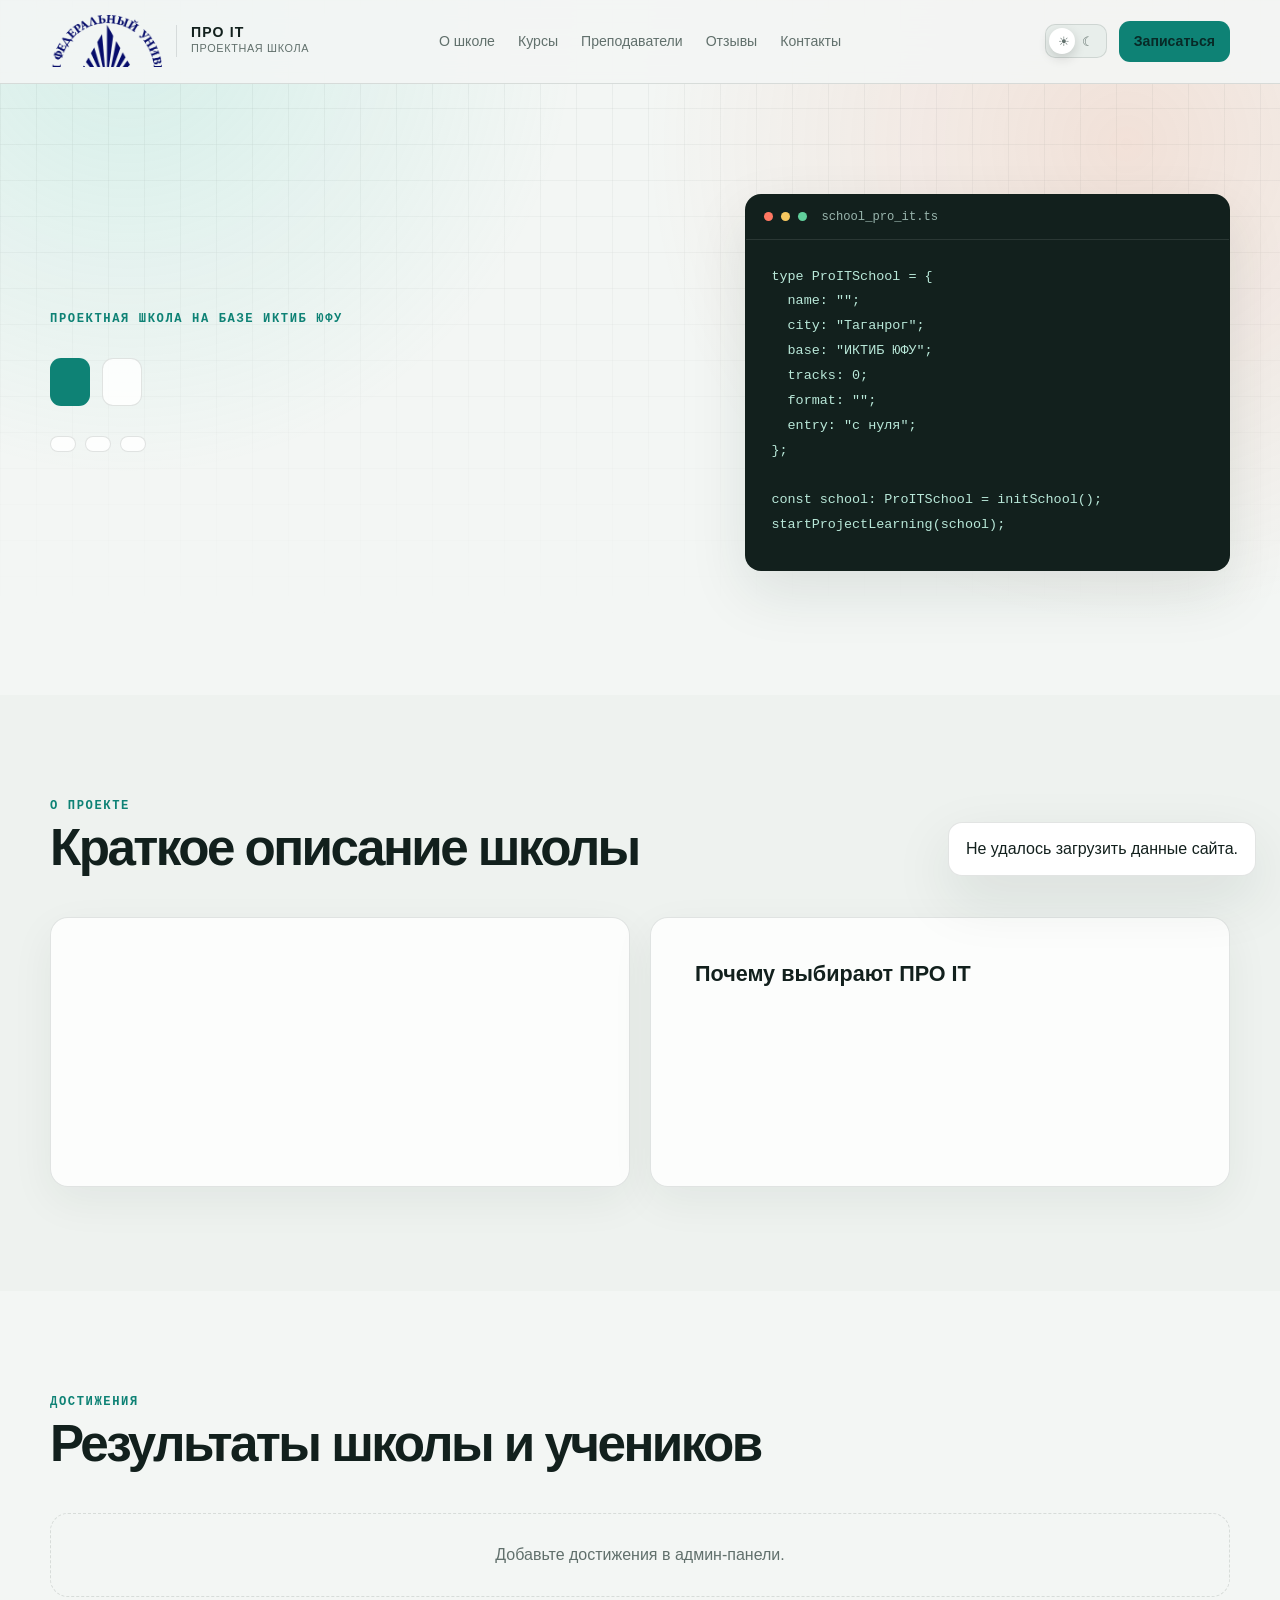
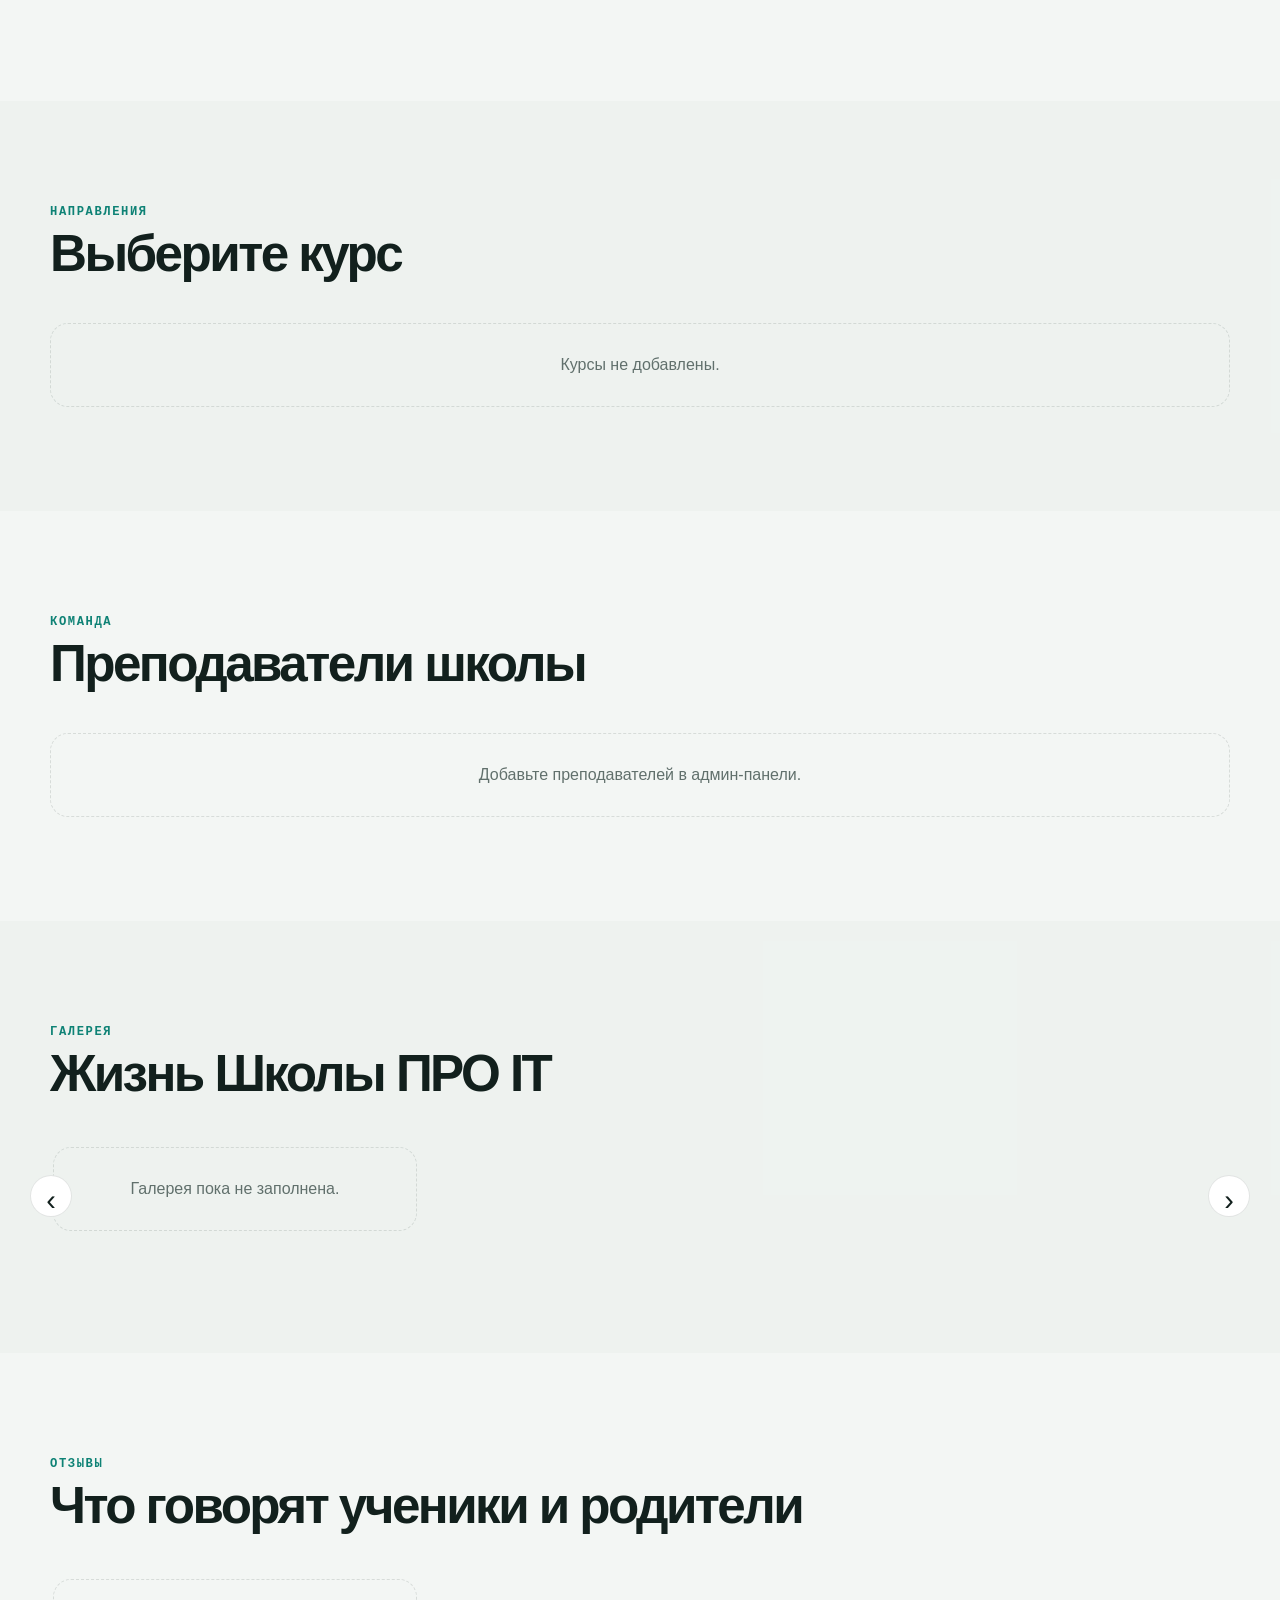
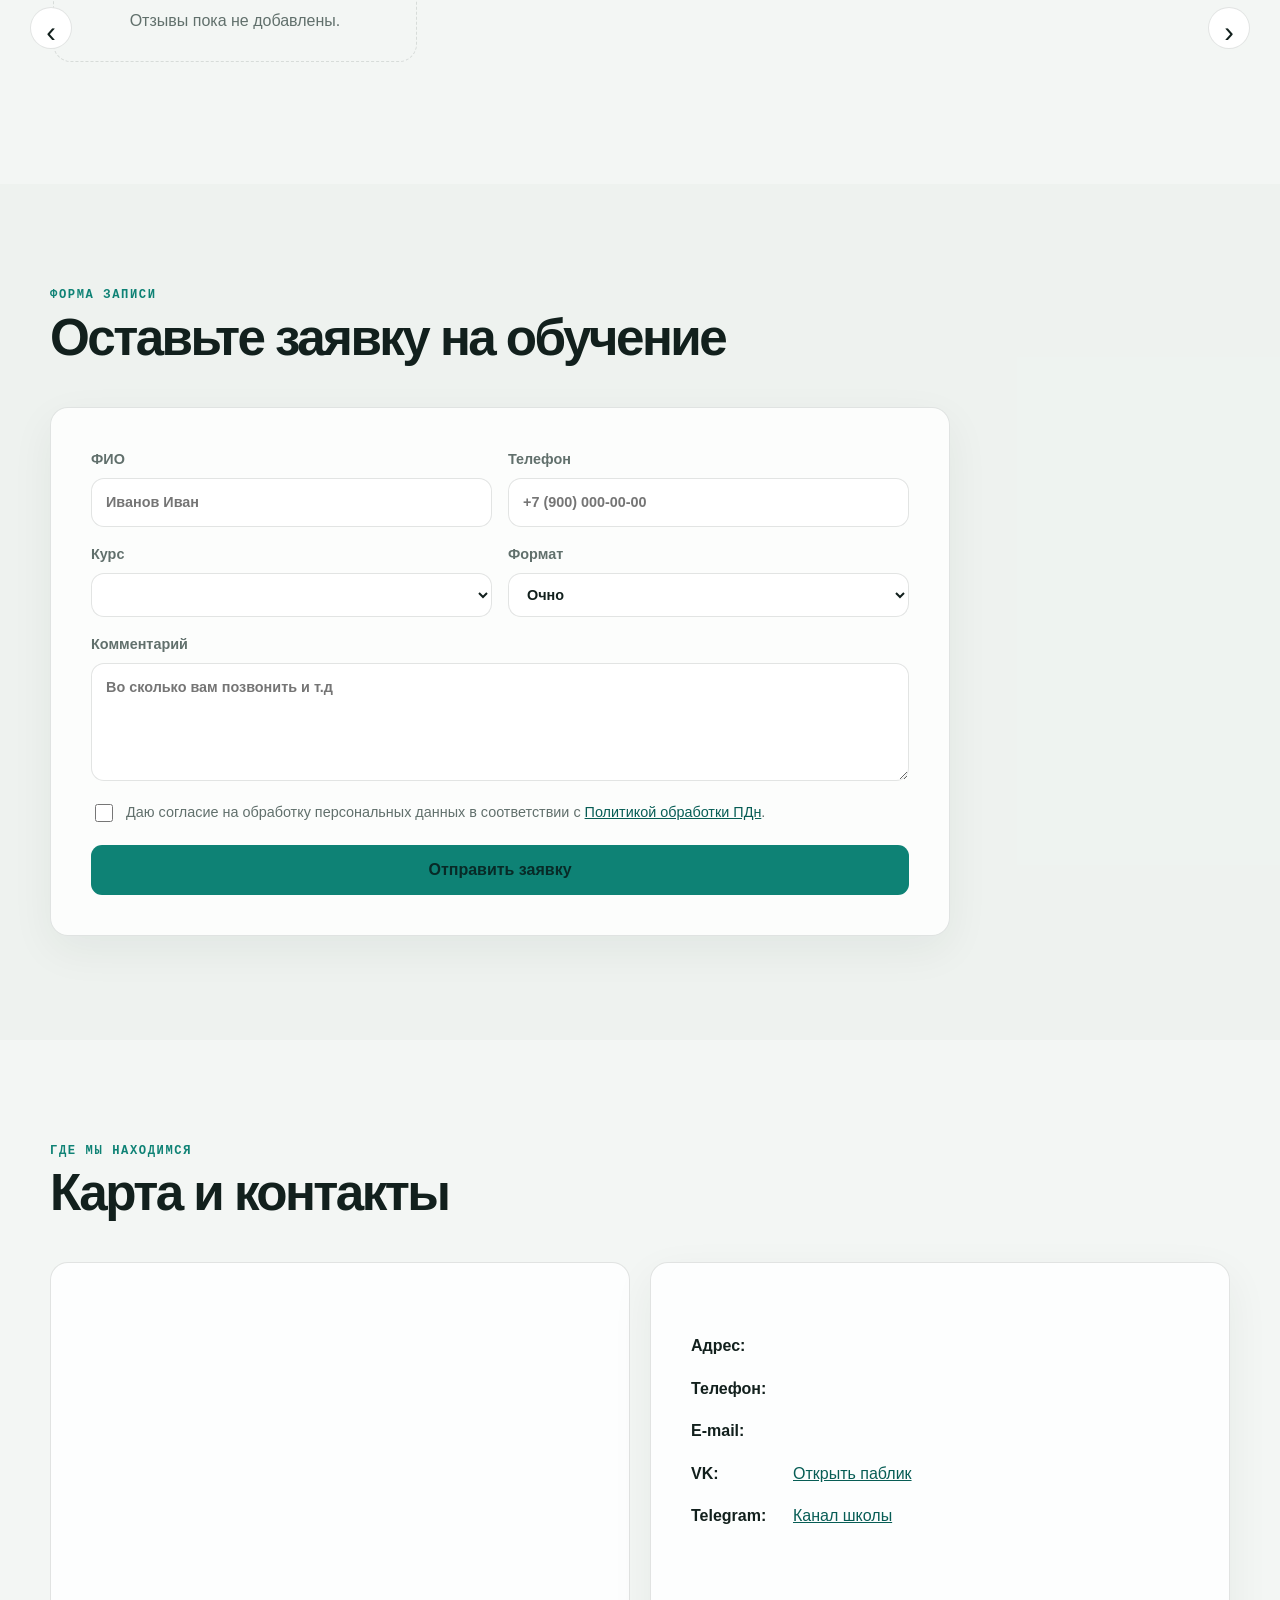
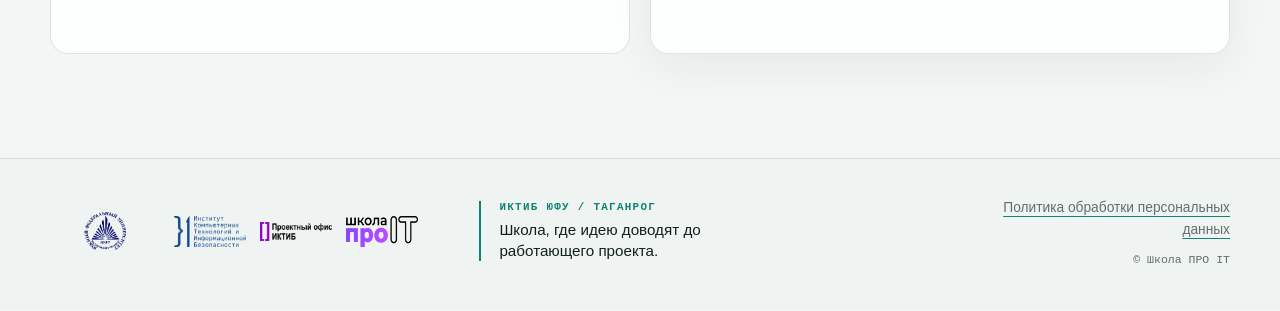
==== commit 62983e54: "Fix responsive header and footer design" ====
--- a/index.html
+++ b/index.html
@@ -14,7 +14,6 @@
   <header class="topbar">
     <div class="container topbar-inner">
       <a class="brand" href="#top" id="brandTrigger">
-        
         <span class="brand-logo-slot">
           <img
             id="headerYufuLogo"
@@ -25,8 +24,15 @@
             alt="Логотип ЮФУ"
           >
         </span>
+        <span class="brand-copy">
+          <strong>ПРО IT</strong>
+          <small>проектная школа</small>
+        </span>
       </a>
-      <button class="nav-toggle" id="navToggle" type="button" aria-label="Открыть меню" aria-expanded="false" aria-controls="siteNav">☰</button>
+      <button class="nav-toggle" id="navToggle" type="button" aria-label="Открыть меню" aria-expanded="false" aria-controls="siteNav">
+        <span></span>
+        <span></span>
+      </button>
       <nav class="nav-links" id="siteNav">
         <a href="#about">О школе</a>
         <a href="#courses">Курсы</a>
@@ -218,8 +224,7 @@
   <footer class="footer">
     <div class="container footer-inner">
       <div class="footer-logos">
-        
-        <span class="footer-logo-slot">
+        <span class="footer-logo-slot footer-logo-slot-primary">
           <img
             id="footerYufuLogo"
             class="footer-logo footer-logo-primary"
@@ -233,7 +238,14 @@
         <span class="footer-logo-slot"><img class="footer-logo" src="logos/Логотип 1.png" alt=""></span>
         <span class="footer-logo-slot"><img class="footer-logo" src="logos/Логотип 2.png" alt=""></span>
       </div>
-      <p class="form-note"><a href="privacy.html" target="_blank" rel="noopener">Политика обработки персональных данных</a></p>
+      <div class="footer-identity">
+        <p class="footer-kicker">ИКТИБ ЮФУ / ТАГАНРОГ</p>
+        <p>Школа, где идею доводят до работающего проекта.</p>
+      </div>
+      <div class="footer-legal">
+        <p class="form-note"><a href="privacy.html" target="_blank" rel="noopener">Политика обработки персональных данных</a></p>
+        <p class="footer-note">© Школа ПРО IT</p>
+      </div>
     </div>
   </footer>
 
--- a/styles.css
+++ b/styles.css
@@ -11,8 +11,8 @@
   --brand-strong: #075d55;
   --accent: #ec754b;
   --accent-soft: #ffe1d4;
-  --shadow: 0 24px 70px rgba(17, 46, 39, 0.12);
-  --radius: 24px;
+  --shadow: 0 22px 58px rgba(17, 46, 39, 0.1);
+  --radius: 18px;
   --container: 1180px;
   --font-display: "Trebuchet MS", "Segoe UI", sans-serif;
   --font-body: "Segoe UI", Tahoma, sans-serif;
@@ -94,7 +94,7 @@
   justify-content: center;
   gap: 10px;
   border: 1px solid transparent;
-  border-radius: 999px;
+  border-radius: 11px;
   padding: 11px 19px;
   font-weight: 700;
   text-decoration: none;
@@ -114,18 +114,33 @@
   top: 0;
   z-index: 20;
   border-bottom: 1px solid var(--line);
-  background: color-mix(in srgb, var(--bg) 80%, transparent);
-  backdrop-filter: blur(18px);
-}
-.topbar-inner { display: flex; min-height: 76px; align-items: center; gap: 24px; }
-.brand { display: inline-flex; align-items: center; flex: 0 0 auto; text-decoration: none; }
-.brand-logo-slot { display: grid; width: 130px; height: 43px; place-items: center; overflow: hidden; }
+  background: color-mix(in srgb, var(--bg) 91%, transparent);
+  backdrop-filter: blur(20px);
+}
+.topbar-inner {
+  position: relative;
+  display: grid;
+  min-height: 82px;
+  grid-template-columns: minmax(190px, 1fr) auto minmax(190px, 1fr);
+  align-items: center;
+  gap: 24px;
+}
+.brand { display: inline-flex; min-width: 0; align-items: center; gap: 14px; text-decoration: none; }
+.brand-logo-slot { display: grid; width: 112px; height: 52px; flex: 0 0 112px; place-items: center; overflow: hidden; }
 .brand-logo-image { display: block; width: 100%; height: 100%; object-fit: contain; }
-.nav-links { display: flex; flex: 1; justify-content: center; gap: clamp(14px, 2.2vw, 30px); }
-.nav-links a { color: var(--muted); font-size: 0.94rem; text-decoration: none; transition: color 160ms ease; }
+.brand-copy { display: grid; gap: 1px; min-width: 0; border-left: 1px solid var(--line); padding-left: 14px; }
+.brand-copy strong { color: var(--text); font: 700 .88rem/1 var(--font-display); letter-spacing: .08em; }
+.brand-copy small { color: var(--muted); font-size: .68rem; letter-spacing: .06em; text-transform: uppercase; }
+.nav-links { display: flex; min-width: 0; justify-content: center; gap: clamp(12px, 1.8vw, 26px); }
+.nav-links a { position: relative; padding: 30px 0; color: var(--muted); font-size: 0.88rem; text-decoration: none; white-space: nowrap; transition: color 160ms ease; }
+.nav-links a::after { position: absolute; right: 0; bottom: 22px; left: 0; height: 2px; background: var(--brand); content: ""; transform: scaleX(0); transform-origin: right; transition: transform 160ms ease; }
 .nav-links a:hover { color: var(--brand-strong); }
-.topbar-actions { display: flex; align-items: center; gap: 12px; }
-.nav-toggle { display: none; border: 0; background: transparent; color: var(--text); font-size: 1.55rem; }
+.nav-links a:hover::after { transform: scaleX(1); transform-origin: left; }
+.topbar-actions { display: flex; align-items: center; justify-self: end; gap: 12px; }
+.nav-toggle { display: none; width: 42px; height: 42px; place-items: center; gap: 6px; border: 1px solid var(--line); border-radius: 11px; background: var(--surface); color: var(--text); }
+.nav-toggle span { display: block; width: 18px; height: 2px; background: currentColor; transition: transform 160ms ease; }
+.nav-toggle[aria-expanded="true"] span:first-child { transform: translateY(4px) rotate(45deg); }
+.nav-toggle[aria-expanded="true"] span:last-child { transform: translateY(-4px) rotate(-45deg); }
 
 .theme-toggle {
   position: relative;
@@ -135,7 +150,7 @@
   align-items: center;
   justify-content: space-around;
   border: 1px solid var(--line);
-  border-radius: 999px;
+  border-radius: 10px;
   background: var(--surface-muted);
   color: var(--muted);
 }
@@ -143,7 +158,7 @@
 .theme-thumb { position: absolute; top: 3px; left: 3px; width: 26px; height: 26px; border-radius: 50%; background: var(--surface-strong); box-shadow: 0 4px 12px rgba(0,0,0,.16); transition: transform 180ms ease; }
 :root[data-theme="dark"] .theme-thumb { transform: translateX(28px); }
 
-.hero { padding: 92px 0 110px; }
+.hero { position: relative; padding: 110px 0 124px; }
 .hero-layout { display: grid; grid-template-columns: minmax(0, 1fr) minmax(360px, 0.8fr); align-items: center; gap: clamp(40px, 7vw, 100px); }
 .hero-content { max-width: 690px; }
 .hero-content h1 { max-width: 650px; margin: 18px 0 22px; font: 700 clamp(3.1rem, 8vw, 7.3rem)/0.92 var(--font-display); letter-spacing: -0.075em; }
@@ -151,7 +166,7 @@
 .hero-actions { display: flex; flex-wrap: wrap; gap: 12px; margin-top: 32px; }
 .hero-meta { display: flex; flex-wrap: wrap; gap: 9px; margin: 30px 0 0; padding: 0; list-style: none; }
 .hero-meta li { border: 1px solid var(--line); border-radius: 999px; padding: 7px 12px; color: var(--muted); background: var(--surface); font-size: 0.84rem; }
-.terminal { overflow: hidden; border: 1px solid var(--line); border-radius: var(--radius); background: #12201d; box-shadow: var(--shadow); transform: rotate(2deg); }
+.terminal { overflow: hidden; border: 1px solid var(--line); border-radius: 16px; background: #12201d; box-shadow: var(--shadow); transform: rotate(1deg); }
 .terminal-head { display: flex; align-items: center; gap: 8px; border-bottom: 1px solid rgba(255,255,255,.1); padding: 15px 18px; color: #9ab6ae; font: 0.76rem var(--font-mono); }
 .terminal-led { width: 9px; height: 9px; border-radius: 50%; }
 .led-red { background: #ff7762; }.led-yellow { background: #f7c85f; }.led-green { background: #60cf9b; }
@@ -176,7 +191,7 @@
 .course-card { display: flex; min-height: 280px; flex-direction: column; padding: 26px; transition: transform 180ms ease, border-color 180ms ease; }
 .course-card:hover { border-color: color-mix(in srgb, var(--brand) 60%, var(--line)); transform: translateY(-5px); }
 .course-index { color: var(--accent); font: .78rem var(--font-mono); }.course-card h3 { margin: 32px 0 10px; font: 700 1.45rem/1 var(--font-display); }.course-short { margin: 0; color: var(--muted); }
-.chip-line { display: flex; flex-wrap: wrap; gap: 7px; margin: 22px 0; }.chip { border-radius: 999px; padding: 5px 9px; background: var(--surface-muted); color: var(--muted); font-size: .78rem; }
+.chip-line { display: flex; flex-wrap: wrap; gap: 7px; margin: 22px 0; }.chip { border: 1px solid var(--line); border-radius: 6px; padding: 5px 9px; background: var(--surface-muted); color: var(--muted); font-size: .78rem; }
 .course-card .btn { width: 100%; margin-top: auto; }
 .teacher-card { overflow: hidden; }.teacher-photo, .teacher-photo-slot { display: block; width: 100%; height: 250px; object-fit: cover; }.teacher-fallback { display: grid; place-items: center; background: linear-gradient(135deg, var(--accent-soft), var(--surface-muted)); color: var(--brand-strong); font: 700 3rem var(--font-display); }.teacher-content { padding: 22px; }.teacher-content h3 { margin: 0 0 4px; font: 700 1.2rem/1.1 var(--font-display); }.teacher-role { margin: 0; color: var(--brand); font-size: .88rem; }.teacher-bio { margin-bottom: 0; color: var(--muted); font-size: .92rem; }
 
@@ -188,7 +203,7 @@
 input, select, textarea { width: 100%; border: 1px solid var(--line); border-radius: 13px; padding: 12px 14px; background: var(--surface-strong); color: var(--text); outline: none; }.form-card textarea, .modal-form textarea { resize: vertical; }.consent-check { display: flex !important; grid-template-columns: auto 1fr; align-items: flex-start; gap: 10px !important; margin: 20px 0 !important; font-weight: 400 !important; }.consent-check input { width: 18px; height: 18px; margin-top: 3px; accent-color: var(--brand); }.consent-check a { color: var(--brand-strong); }.form-card .btn, .modal-form .btn { width: 100%; }.form-note { color: var(--muted); font-size: .86rem; }.honeypot { position: absolute !important; left: -10000px !important; width: 1px !important; height: 1px !important; overflow: hidden !important; }
 
 .location-grid { align-items: stretch; }.map-box, .contacts-card { min-height: 390px; overflow: hidden; border: 1px solid var(--line); border-radius: var(--radius); background: var(--surface); }.map-box iframe { display: block; width: 100%; height: 100%; min-height: 390px; border: 0; }.contacts-card { padding: clamp(24px, 4vw, 40px); }.contacts-card h3 { margin-top: 0; font: 700 1.6rem/1.1 var(--font-display); }.contacts-list { display: grid; gap: 17px; margin: 30px 0 0; padding: 0; list-style: none; }.contacts-list li { display: grid; grid-template-columns: 90px minmax(0, 1fr); gap: 12px; color: var(--muted); }.contacts-list span { color: var(--text); font-weight: 700; }.contacts-list a { overflow-wrap: anywhere; color: var(--brand-strong); }
-.footer { border-top: 1px solid var(--line); padding: 30px 0 42px; }.footer-inner { display: flex; align-items: center; justify-content: space-between; gap: 22px; }.footer-logos { display: flex; flex-wrap: wrap; align-items: center; gap: 14px; }.footer-logo-slot { display: grid; width: 88px; height: 38px; place-items: center; }.footer-logo { display: block; width: 100%; height: 100%; object-fit: contain; }.footer-logo-primary { width: 122px; }
+.footer { border-top: 1px solid var(--line); padding: 38px 0 44px; background: color-mix(in srgb, var(--surface-muted) 34%, transparent); }.footer-inner { display: grid; grid-template-columns: minmax(250px, 1fr) minmax(220px, .8fr) minmax(230px, 1fr); align-items: center; gap: 28px; }.footer-logos { display: flex; min-width: 0; flex-wrap: wrap; align-items: center; gap: 10px 14px; }.footer-logo-slot { display: grid; width: 72px; height: 38px; flex: 0 0 72px; place-items: center; overflow: hidden; }.footer-logo-slot-primary { width: 110px; flex-basis: 110px; }.footer-logo { display: block; width: 100%; height: 38px; object-fit: contain; }.footer-identity { border-left: 2px solid var(--brand); padding-left: 18px; }.footer-identity p { margin: 0; color: var(--muted); font-size: .86rem; }.footer-identity p:last-child { max-width: 240px; margin-top: 6px; color: var(--text); font-size: .95rem; line-height: 1.35; }.footer-kicker { color: var(--brand) !important; font: 700 .68rem/1.2 var(--font-mono) !important; letter-spacing: .12em; }.footer-legal { justify-self: end; max-width: 245px; text-align: right; }.footer-legal .form-note { margin: 0; }.footer-legal a { color: var(--muted); text-decoration-color: var(--brand); text-underline-offset: 4px; }.footer-note { margin: 12px 0 0; color: var(--muted); font: .72rem var(--font-mono); }
 
 .modal { position: fixed; inset: 0; z-index: 40; display: grid; place-items: center; padding: 22px; }.modal[hidden] { display: none; }.modal-backdrop { position: absolute; inset: 0; background: rgba(8, 19, 17, .7); backdrop-filter: blur(8px); }.modal-dialog { position: relative; width: min(100%, 1000px); max-height: min(90vh, 800px); overflow: auto; border: 1px solid var(--line); border-radius: 26px; background: var(--surface-strong); box-shadow: var(--shadow); }.modal-close { position: absolute; top: 14px; right: 16px; z-index: 1; width: 38px; height: 38px; border: 1px solid var(--line); border-radius: 50%; background: var(--surface); color: var(--text); font-size: 1.5rem; }.modal-body { padding: clamp(22px, 4vw, 42px); }.modal-course-head h3 { max-width: 780px; margin: 10px 0 28px; font: 700 clamp(2rem, 5vw, 4rem)/.95 var(--font-display); letter-spacing: -.06em; }.modal-layout { display: grid; grid-template-columns: minmax(0, 1fr) minmax(280px, .72fr); gap: 32px; }.modal-layout article > p { color: var(--muted); }.modal-teacher-card { display: flex; align-items: center; gap: 14px; margin: 26px 0; }.modal-teacher-card img { width: 74px; height: 74px; border-radius: 16px; object-fit: cover; }.teacher-label { margin: 0; color: var(--brand); font-size: .75rem; text-transform: uppercase; }.modal-teacher-card h4, .modal-teacher-card p { margin: 2px 0; }.modal-course-facts { display: grid; gap: 9px; border-top: 1px solid var(--line); padding-top: 18px; }.modal-course-facts p { display: flex; justify-content: space-between; gap: 18px; margin: 0; }.modal-course-facts span { color: var(--muted); }.modal-form { border: 1px solid var(--line); border-radius: 20px; padding: 20px; background: var(--surface); }.body-lock { overflow: hidden; }.toast { position: fixed; right: 24px; bottom: 24px; z-index: 60; max-width: min(380px, calc(100% - 48px)); padding: 13px 17px; border: 1px solid var(--line); border-radius: 14px; background: var(--surface-strong); box-shadow: var(--shadow); opacity: 0; pointer-events: none; transform: translateY(14px); transition: opacity 180ms ease, transform 180ms ease; }.toast.show { opacity: 1; transform: translateY(0); }.empty-block { grid-column: 1 / -1; padding: 28px; border: 1px dashed var(--line); border-radius: 18px; color: var(--muted); text-align: center; }.reveal { opacity: 0; transform: translateY(16px); transition: opacity 550ms ease, transform 550ms ease; }.reveal.reveal-visible { opacity: 1; transform: translateY(0); }
 
@@ -201,8 +216,58 @@
   .hero-layout { grid-template-columns: 1fr; }.terminal { width: min(100%, 650px); margin-left: auto; }.achievements-grid, .courses-grid, .teachers-grid { grid-template-columns: repeat(2, minmax(0, 1fr)); }.gallery-grid, .reviews-grid { grid-auto-columns: minmax(280px, 47%); }.admin-layout { grid-template-columns: 1fr; }.admin-sidebar { position: static; display: flex; overflow-x: auto; }.admin-tab-btn { flex: 0 0 auto; white-space: nowrap; }.admin-main { min-width: 0; }
 }
 
+@media (max-width: 900px) {
+  .topbar-inner { grid-template-columns: minmax(0, 1fr) auto auto; min-height: 72px; gap: 10px; }
+  .nav-toggle { display: grid; grid-column: 2; grid-row: 1; }
+  .nav-links { position: absolute; top: calc(100% + 1px); right: 0; left: 0; display: none; grid-template-columns: repeat(2, minmax(0, 1fr)); gap: 0; border-bottom: 1px solid var(--line); padding: 10px 16px 16px; background: var(--surface-strong); box-shadow: var(--shadow); }
+  .nav-links.open { display: grid; }
+  .nav-links a { padding: 12px 8px; border-bottom: 1px solid var(--line); }
+  .nav-links a::after { display: none; }
+  .topbar-actions { grid-column: 3; grid-row: 1; }
+  .topbar-actions .btn-sm { display: none; }
+}
+
 @media (max-width: 720px) {
-  .container { width: min(calc(100% - 32px), var(--container)); }.section { padding: 72px 0; }.topbar-inner { min-height: 66px; gap: 12px; }.brand-logo-slot { width: 104px; height: 37px; }.nav-toggle { display: block; margin-left: auto; }.nav-links { position: absolute; top: calc(100% + 1px); left: 0; right: 0; display: none; flex-direction: column; gap: 0; border-bottom: 1px solid var(--line); padding: 8px 16px 14px; background: var(--surface-strong); box-shadow: var(--shadow); }.nav-links.open { display: flex; }.nav-links a { padding: 10px 0; }.topbar-actions { gap: 7px; }.topbar-actions .btn-sm { display: none; }.hero { padding: 70px 0 78px; }.hero-content h1 { font-size: clamp(2.9rem, 16vw, 5rem); }.hero-meta li { font-size: .76rem; }.terminal { transform: none; }.terminal-code { min-height: 270px; padding: 19px; font-size: .75rem; }.about-grid, .location-grid, .modal-layout, .form-grid, .admin-form-grid, .collection-row-grid, .collection-row-grid.two { grid-template-columns: 1fr; }.achievements-grid, .courses-grid, .teachers-grid { grid-template-columns: 1fr; }.gallery-grid, .reviews-grid { grid-auto-columns: minmax(250px, 84%); }.carousel-arrow { display: none; }.form-card { padding: 20px; }.map-box, .contacts-card, .map-box iframe { min-height: 310px; }.footer-inner { align-items: flex-start; flex-direction: column; }.modal { padding: 10px; }.modal-dialog { max-height: 94vh; }.modal-body { padding: 22px 17px; }.modal-course-facts p { align-items: flex-start; flex-direction: column; gap: 0; }.admin-app { width: min(calc(100% - 24px), 1440px); padding-top: 18px; }.admin-header { align-items: flex-start; flex-direction: column; }.admin-header-actions { width: 100%; }.admin-header-actions .btn { flex: 1; }.admin-sidebar { margin-inline: -2px; }.admin-panel-head { align-items: flex-start; flex-direction: column; }.admin-inline-actions { width: 100%; }.admin-inline-actions .btn { flex: 1; }.collection-row { padding: 14px; }
+  .container { width: min(calc(100% - 32px), var(--container)); }
+  .section { padding: 72px 0; }
+  .topbar-inner { grid-template-columns: minmax(0, 1fr) auto auto; min-height: 66px; gap: 8px; }
+  .brand { gap: 0; }
+  .brand-logo-slot { width: 98px; height: 43px; flex-basis: 98px; }
+  .brand-copy { display: none; }
+  .theme-toggle { width: 54px; }
+  .theme-thumb { width: 23px; height: 23px; }
+  :root[data-theme="dark"] .theme-thumb { transform: translateX(23px); }
+  .nav-links { padding: 8px 16px 14px; }
+  .nav-links a { padding: 10px 6px; font-size: .84rem; }
+  .hero { padding: 70px 0 78px; }
+  .hero-content h1 { font-size: clamp(2.9rem, 16vw, 5rem); }
+  .hero-meta li { font-size: .76rem; }
+  .terminal { transform: none; }
+  .terminal-code { min-height: 270px; padding: 19px; font-size: .75rem; }
+  .about-grid, .location-grid, .modal-layout, .form-grid, .admin-form-grid, .collection-row-grid, .collection-row-grid.two { grid-template-columns: 1fr; }
+  .achievements-grid, .courses-grid, .teachers-grid { grid-template-columns: 1fr; }
+  .gallery-grid, .reviews-grid { grid-auto-columns: minmax(250px, 84%); }
+  .carousel-arrow { display: none; }
+  .form-card { padding: 20px; }
+  .map-box, .contacts-card, .map-box iframe { min-height: 310px; }
+  .footer-inner { grid-template-columns: 1fr; align-items: start; gap: 24px; }
+  .footer-identity { order: -1; }
+  .footer-legal { justify-self: start; text-align: left; }
+  .footer-logo-slot { width: 60px; flex-basis: 60px; }
+  .footer-logo-slot-primary { width: 98px; flex-basis: 98px; }
+  .modal { padding: 10px; }
+  .modal-dialog { max-height: 94vh; }
+  .modal-body { padding: 22px 17px; }
+  .modal-course-facts p { align-items: flex-start; flex-direction: column; gap: 0; }
+  .admin-app { width: min(calc(100% - 24px), 1440px); padding-top: 18px; }
+  .admin-header { align-items: flex-start; flex-direction: column; }
+  .admin-header-actions { width: 100%; }
+  .admin-header-actions .btn { flex: 1; }
+  .admin-sidebar { margin-inline: -2px; }
+  .admin-panel-head { align-items: flex-start; flex-direction: column; }
+  .admin-inline-actions { width: 100%; }
+  .admin-inline-actions .btn { flex: 1; }
+  .collection-row { padding: 14px; }
 }
 
 @media (prefers-reduced-motion: reduce) {
